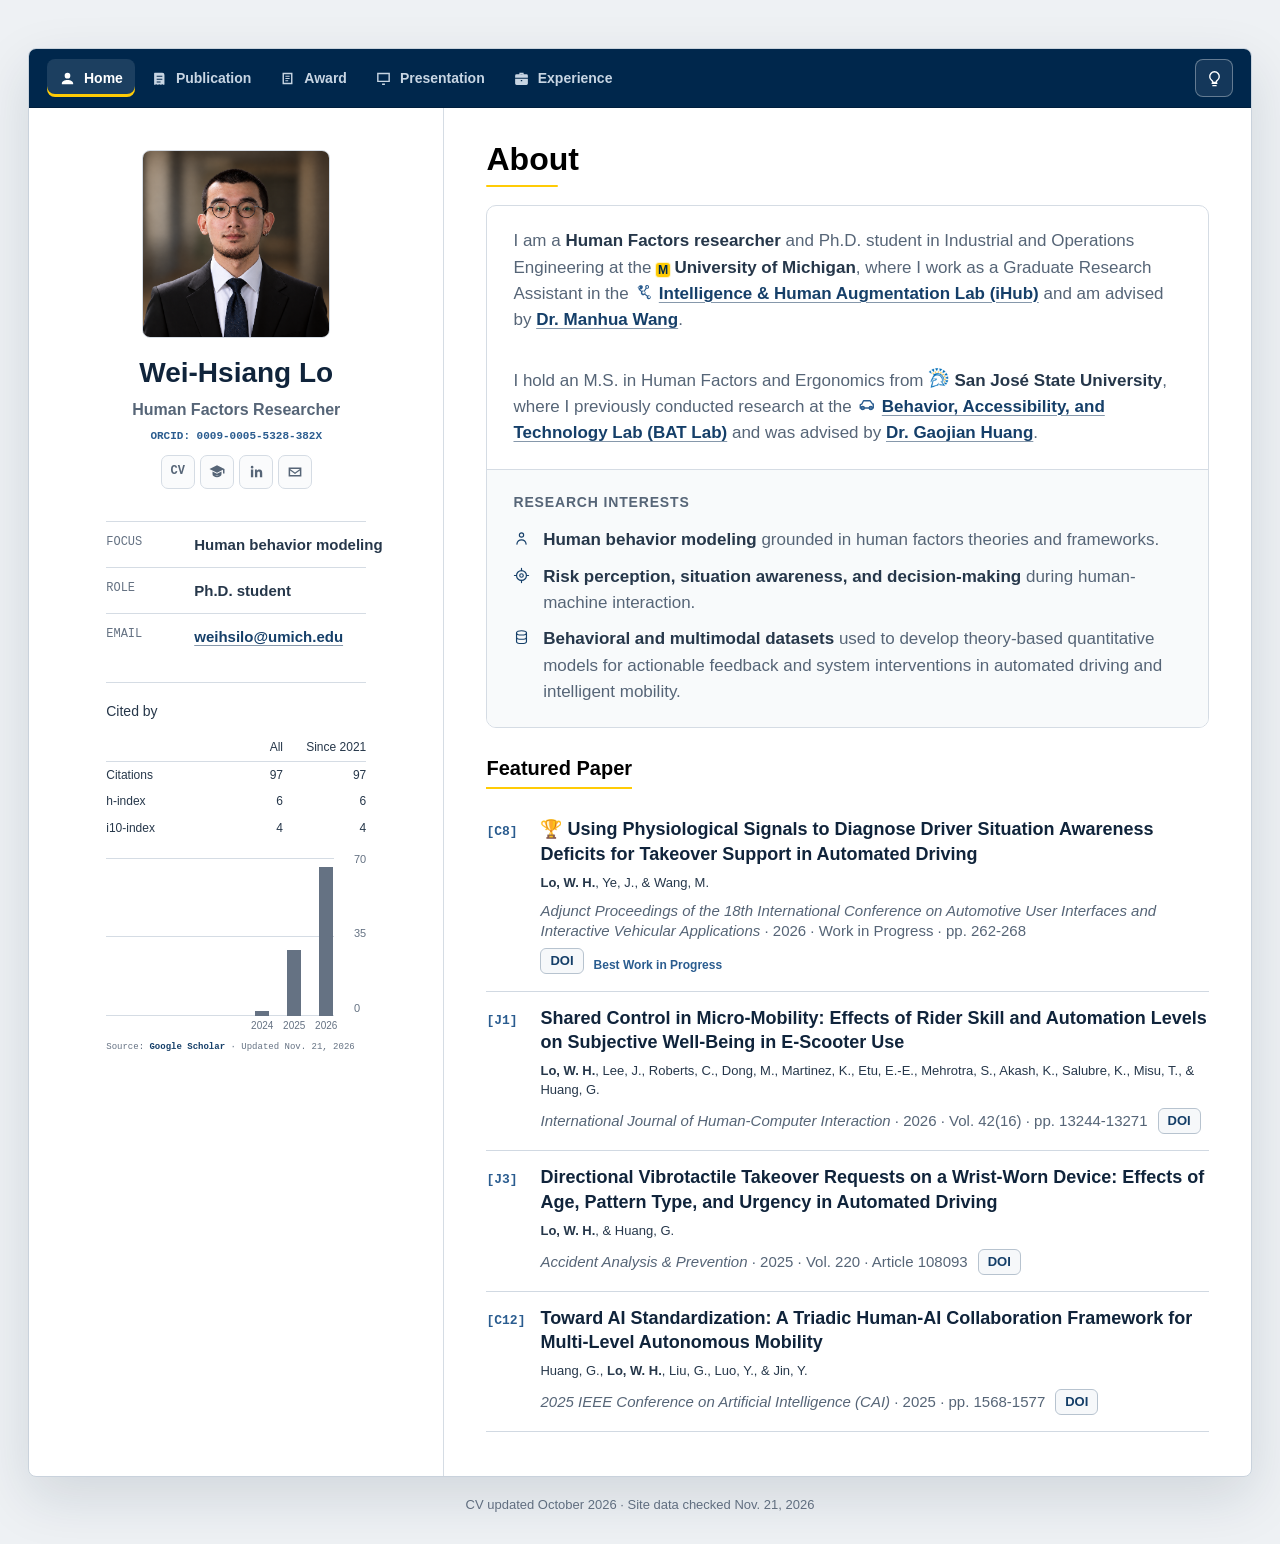
==== index.html @ ad9e1e8a "Update Google Scholar publications" ====
<!doctype html>
<html lang="en" data-theme="light">
  <head>
    <meta charset="utf-8">
    <meta name="viewport" content="width=device-width, initial-scale=1">
    <script>
      try {
        if (localStorage.getItem("site-theme") === "dark") document.documentElement.dataset.theme = "dark";
      } catch (error) {}
    </script>
    <meta name="description" content="Wei-Hsiang Lo is a Human Factors Researcher and Ph.D. student at the University of Michigan studying human behavior modeling, automated driving, multimodal feedback, and human-AI collaboration.">
    <meta name="robots" content="index, follow">
    <meta name="google-site-verification" content="HQdaaCN4bIgm5QQ38soeY5DA5hvNmg_G-Rfo0CUqxTI">
    <link rel="icon" href="assets/favicon.png?v=20260910-robin-w" type="image/png">
    <link rel="canonical" href="https://weihsianglo-academic-site.vercel.app/">
    <meta property="og:type" content="profile">
    <meta property="og:title" content="Wei-Hsiang Lo | Human Factors Researcher">
    <meta property="og:description" content="Academic portfolio and CV for Wei-Hsiang Lo, University of Michigan Ph.D. student and Human Factors Researcher.">
    <meta property="og:url" content="https://weihsianglo-academic-site.vercel.app/">
    <meta property="og:image" content="https://weihsianglo-academic-site.vercel.app/assets/profile-photo-warm-v6.png">
    <meta name="twitter:card" content="summary_large_image">
    <meta name="twitter:title" content="Wei-Hsiang Lo | Human Factors Researcher">
    <meta name="twitter:description" content="Academic portfolio and CV for Wei-Hsiang Lo, University of Michigan Ph.D. student and Human Factors Researcher.">
    <meta name="twitter:image" content="https://weihsianglo-academic-site.vercel.app/assets/profile-photo-warm-v6.png">
    <title>Wei-Hsiang Lo | Human Factors Researcher</title>
    <link rel="stylesheet" href="styles.css?v=20261027-consistency">
    <script type="application/ld+json">
      {
        "@context": "https://schema.org",
        "@type": "Person",
        "name": "Wei-Hsiang Lo",
        "url": "https://weihsianglo-academic-site.vercel.app/",
        "image": "https://weihsianglo-academic-site.vercel.app/assets/profile-photo-warm-v6.png",
        "jobTitle": "Human Factors Researcher",
        "email": "mailto:weihsilo@umich.edu",
        "affiliation": {
          "@type": "CollegeOrUniversity",
          "name": "University of Michigan",
          "url": "https://umich.edu/"
        },
        "memberOf": {
          "@type": "Organization",
          "name": "Intelligence & Human Augmentation Lab",
          "url": "https://ihub.engin.umich.edu/"
        },
        "sameAs": [
          "https://orcid.org/0009-0005-5328-382X",
          "https://scholar.google.com/citations?user=4Nh9FfoAAAAJ&hl=en",
          "https://www.linkedin.com/in/weihsiangjoshualo/"
        ],
        "knowsAbout": [
          "Human behavior modeling",
          "Human factors",
          "Automated driving",
          "Human-AI collaboration",
          "Multimodal feedback",
          "Vibrotactile feedback"
        ]
      }
    </script>
  </head>
  <body>
    <div class="outer-shell">
      <div class="site-shell">
        <header class="topbar" aria-label="Desktop navigation">
          <nav class="tabs" aria-label="Primary">
            <button id="about-tab" class="tab-button is-active" data-tab="about" aria-selected="true">
              <svg viewBox="0 0 24 24" aria-hidden="true"><path d="M12 12a4 4 0 1 0-4-4 4 4 0 0 0 4 4Zm0 2c-4.4 0-8 2.1-8 4.7V20h16v-1.3C20 16.1 16.4 14 12 14Z"/></svg>
              Home
            </button>
            <button id="research-tab" class="tab-button" data-tab="research" aria-selected="false">
              <svg viewBox="0 0 24 24" aria-hidden="true"><path d="M5 4h11a3 3 0 0 1 3 3v13.2a.8.8 0 0 1-1.2.7L16 20l-1.8.9a.8.8 0 0 1-.7 0L11.7 20l-1.8.9a.8.8 0 0 1-.7 0L7.4 20l-1.8.9a.8.8 0 0 1-1.2-.7V4.6A.6.6 0 0 1 5 4Zm3 4.2v1.5h8V8.2H8Zm0 4v1.5h8v-1.5H8Zm0 4v1.5h5.5v-1.5H8Z"/></svg>
              Publication
            </button>
            <button id="notes-tab" class="tab-button" data-tab="notes" aria-selected="false">
              <svg viewBox="0 0 24 24" aria-hidden="true"><path d="M5 4h14v16H5V4Zm2 2v12h10V6H7Zm2 2h6v1.4H9V8Zm0 3.3h6v1.4H9v-1.4Zm0 3.3h4v1.4H9v-1.4Z"/></svg>
              Award
            </button>
            <button id="presentation-tab" class="tab-button" data-tab="presentation" aria-selected="false">
              <svg viewBox="0 0 24 24" aria-hidden="true"><path d="M3 4h18v13H3V4Zm2 2v9h14V6H5Zm5 13h4v2h-4v-2Z"/></svg>
              Presentation
            </button>
            <button id="experience-tab" class="tab-button" data-tab="experience" aria-selected="false">
              <svg viewBox="0 0 24 24" aria-hidden="true"><path d="M9 6V4h6v2h4a2 2 0 0 1 2 2v3H3V8a2 2 0 0 1 2-2h4Zm1.5 0h3V5.5h-3V6ZM3 12.5h18V19a2 2 0 0 1-2 2H5a2 2 0 0 1-2-2v-6.5Zm8 1.5v2h2v-2h-2Z"/></svg>
              Experience
            </button>
          </nav>
          <button class="icon-button theme-toggle" type="button" data-theme-toggle aria-label="Turn on lights" aria-pressed="false" data-tooltip="Turn on lights">
            <svg class="theme-bulb" viewBox="0 0 24 24" aria-hidden="true"><path d="M9 18h6M10 21h4M8.8 14.6A6 6 0 1 1 15.2 14.6 3.6 3.6 0 0 0 14 17h-4a3.6 3.6 0 0 0-1.2-2.4Z"/></svg>
          </button>
        </header>

        <main class="main-panel">
          <aside class="sidebar" aria-label="Profile">
            <div class="sidebar-inner">
              <img class="avatar" src="assets/profile-photo-warm-v6.png" alt="Portrait of Wei-Hsiang Lo">
              <div class="name-block">
                <h1><strong>Wei-Hsiang Lo</strong></h1>
                <p class="zh-name">Human Factors Researcher</p>
                <p class="orcid-line"><a href="https://orcid.org/0009-0005-5328-382X">ORCID: 0009-0005-5328-382X</a></p>
              </div>
              <div class="social-links" aria-label="Social links">
                <a class="social-cv" href="Wei-Hsiang-Lo-CV.pdf" aria-label="CV" data-tooltip="CV">CV</a>
                <a class="social-scholar" href="https://scholar.google.com/citations?user=4Nh9FfoAAAAJ&amp;hl=en" aria-label="Google Scholar" data-tooltip="Google Scholar">
                  <svg viewBox="0 0 24 24" aria-hidden="true"><path d="M12 3 2 8l10 5 8-4v5h2V8L12 3Zm-6 8.2V15c0 2.2 2.7 4 6 4s6-1.8 6-4v-3.8l-6 3-6-3Zm3.3 5.4h5.4c-.8.4-1.7.7-2.7.7s-1.9-.3-2.7-.7Z"/></svg>
                </a>
                <a class="social-linkedin" href="https://www.linkedin.com/in/weihsiangjoshualo/" aria-label="LinkedIn" data-tooltip="LinkedIn">
                  <svg viewBox="0 0 24 24" aria-hidden="true"><path d="M5.2 8.8h3.1V19H5.2V8.8Zm1.6-5a1.8 1.8 0 1 1 0 3.6 1.8 1.8 0 0 1 0-3.6ZM10.2 8.8h3v1.4h.1c.4-.8 1.5-1.7 3.1-1.7 3.3 0 3.9 2.2 3.9 5V19h-3.1v-4.9c0-1.2 0-2.7-1.6-2.7s-1.9 1.3-1.9 2.6v5h-3.1V8.8Z"/></svg>
                </a>
                <a class="social-mail" href="mailto:weihsilo@umich.edu" aria-label="Email" data-tooltip="Email">
                  <svg viewBox="0 0 24 24" aria-hidden="true"><path d="M3.5 6h17v12h-17V6Zm2 2 6.5 4.7L18.5 8h-13Zm13 8V9.9l-6.5 4.7-6.5-4.7V16h13Z"/></svg>
                </a>
              </div>

              <dl class="contact-list">
                <div>
                  <dt>Focus</dt>
                  <dd>Human behavior modeling</dd>
                </div>
                <div>
                  <dt>Role</dt>
                  <dd>Ph.D. student</dd>
                </div>
                <div>
                  <dt>Email</dt>
                  <dd><a href="mailto:weihsilo@umich.edu">weihsilo@umich.edu</a></dd>
                </div>
              </dl>
              <!-- site-data:publication-stats:start -->
              <section class="scholar-card" aria-labelledby="scholar-card-title">
                <h2 id="scholar-card-title"><a id="scholar-profile-link" data-scholar-field="profile-link" href="https://scholar.google.com/citations?user=4Nh9FfoAAAAJ&amp;hl=en">Cited by</a></h2>
                <table class="scholar-metrics">
                  <thead><tr><th></th><th>All</th><th id="scholar-since-label" data-scholar-field="since-label">Since 2021</th></tr></thead>
                  <tbody>
                    <tr><th>Citations</th><td id="scholar-citations-all" data-scholar-field="citations-all">97</td><td id="scholar-citations-since" data-scholar-field="citations-since">97</td></tr>
                    <tr><th>h-index</th><td id="scholar-h-index-all" data-scholar-field="h-index-all">6</td><td id="scholar-h-index-since" data-scholar-field="h-index-since">6</td></tr>
                    <tr><th>i10-index</th><td id="scholar-i10-index-all" data-scholar-field="i10-index-all">4</td><td id="scholar-i10-index-since" data-scholar-field="i10-index-since">4</td></tr>
                  </tbody>
                </table>
                <div class="scholar-chart" style="--axis-max: 70" aria-label="Citations per year">
                  <div class="scholar-axis" aria-hidden="true"><span>70</span><span>35</span><span>0</span></div>
                  <div class="scholar-bars" id="scholar-year-bars" data-scholar-field="year-bars" role="list"><div class="scholar-year" role="listitem" data-year="2024" data-citations="2" tabindex="0" aria-label="2024: 2 citations" style="--bar-height: 2.86%"><span class="scholar-bar" aria-hidden="true"></span><span class="scholar-year-label">2024</span></div><div class="scholar-year" role="listitem" data-year="2025" data-citations="29" tabindex="0" aria-label="2025: 29 citations" style="--bar-height: 41.43%"><span class="scholar-bar" aria-hidden="true"></span><span class="scholar-year-label">2025</span></div><div class="scholar-year" role="listitem" data-year="2026" data-citations="66" tabindex="0" aria-label="2026: 66 citations" style="--bar-height: 94.29%"><span class="scholar-bar" aria-hidden="true"></span><span class="scholar-year-label">2026</span></div></div>
                </div>
                <p class="scholar-source-line">Source: <a id="scholar-source-link" data-scholar-field="source-link" href="https://scholar.google.com/citations?user=4Nh9FfoAAAAJ&amp;hl=en">Google Scholar</a> · Updated <time id="scholar-updated-label" data-scholar-field="updated-label">Nov. 21, 2026</time></p>
              </section>
              <!-- site-data:publication-stats:end -->
            </div>
          </aside>

          <section class="content-area">
            <div class="mobile-profile" aria-label="Mobile profile">
              <img class="mobile-avatar" src="assets/profile-photo-warm-v6.png" alt="Portrait of Wei-Hsiang Lo">
              <div class="mobile-copy">
                <div class="mobile-title-row">
                  <div>
                    <p class="mobile-name"><strong>Wei-Hsiang Lo</strong></p>
                    <p class="mobile-role">Human Factors Researcher</p>
                    <p class="orcid-line mobile-orcid"><a href="https://orcid.org/0009-0005-5328-382X">ORCID: 0009-0005-5328-382X</a></p>
                  </div>
                </div>
                <div class="mobile-social social-links" aria-label="Mobile social links">
                  <a class="social-cv" href="Wei-Hsiang-Lo-CV.pdf" aria-label="CV" data-tooltip="CV">CV</a>
                  <a class="social-scholar" href="https://scholar.google.com/citations?user=4Nh9FfoAAAAJ&amp;hl=en" aria-label="Google Scholar" data-tooltip="Google Scholar">
                    <svg viewBox="0 0 24 24" aria-hidden="true"><path d="M12 3 2 8l10 5 8-4v5h2V8L12 3Zm-6 8.2V15c0 2.2 2.7 4 6 4s6-1.8 6-4v-3.8l-6 3-6-3Zm3.3 5.4h5.4c-.8.4-1.7.7-2.7.7s-1.9-.3-2.7-.7Z"/></svg>
                  </a>
                  <a class="social-linkedin" href="https://www.linkedin.com/in/weihsiangjoshualo/" aria-label="LinkedIn" data-tooltip="LinkedIn">
                    <svg viewBox="0 0 24 24" aria-hidden="true"><path d="M5.2 8.8h3.1V19H5.2V8.8Zm1.6-5a1.8 1.8 0 1 1 0 3.6 1.8 1.8 0 0 1 0-3.6ZM10.2 8.8h3v1.4h.1c.4-.8 1.5-1.7 3.1-1.7 3.3 0 3.9 2.2 3.9 5V19h-3.1v-4.9c0-1.2 0-2.7-1.6-2.7s-1.9 1.3-1.9 2.6v5h-3.1V8.8Z"/></svg>
                  </a>
                  <a class="social-mail" href="mailto:weihsilo@umich.edu" aria-label="Email" data-tooltip="Email">
                    <svg viewBox="0 0 24 24" aria-hidden="true"><path d="M3.5 6h17v12h-17V6Zm2 2 6.5 4.7L18.5 8h-13Zm13 8V9.9l-6.5 4.7-6.5-4.7V16h13Z"/></svg>
                  </a>
                  <button class="icon-button theme-toggle mobile-theme-toggle" type="button" data-theme-toggle aria-label="Turn on lights" aria-pressed="false">
                    <svg class="theme-bulb" viewBox="0 0 24 24" aria-hidden="true"><path d="M9 18h6M10 21h4M8.8 14.6A6 6 0 1 1 15.2 14.6 3.6 3.6 0 0 0 14 17h-4a3.6 3.6 0 0 0-1.2-2.4Z"/></svg>
                  </button>
                </div>
              </div>
            </div>

            <nav class="mobile-tabs tabs" aria-label="Mobile primary">
              <button class="tab-button is-active" data-tab="about" aria-selected="true">Home</button>
              <button class="tab-button" data-tab="research" aria-selected="false">Publication</button>
              <button class="tab-button" data-tab="notes" aria-selected="false">Award</button>
              <button class="tab-button" data-tab="presentation" aria-selected="false">Presentation</button>
              <button class="tab-button" data-tab="experience" aria-selected="false">Experience</button>
            </nav>

            <section class="tab-panel is-active" id="about" aria-labelledby="about-tab">
              <div class="section-head">
                <h2>About</h2>
              </div>
              <!-- site-data:about:start -->
              <div class="prose about-card has-research-interests">
                <div class="about-summary">
                  <p>I am a <span class="mark mark-blue">Human Factors researcher</span> and Ph.D. student in Industrial and Operations Engineering at the <span class="brand-mention umich-mention"><span class="brand-icon brand-icon-umich" aria-hidden="true">M</span><span class="mark mark-blue">University of Michigan</span></span>, where I work as a Graduate Research Assistant in the <span class="brand-mention lab-mention"><svg class="brand-icon brand-icon-lab" viewBox="0 0 24 24" aria-hidden="true"><path d="M7 6.5a2.5 2.5 0 1 1 1.2 2.1l2.4 2.2a3 3 0 0 1 2.8-.2l2.1-3.1a2.4 2.4 0 1 1 1.2.8l-2.1 3.1a3 3 0 0 1 .6 3.2l2.7 2.1a2.5 2.5 0 1 1-.9 1.1l-2.7-2.1a3 3 0 0 1-4.4-3.8L7.4 9.7A2.5 2.5 0 0 1 7 6.5Zm0 1.3a1.2 1.2 0 1 0 0-2.4 1.2 1.2 0 0 0 0 2.4Zm6 6.7a1.6 1.6 0 1 0 0-3.2 1.6 1.6 0 0 0 0 3.2Zm4.5-7.4a1.1 1.1 0 1 0 0-2.2 1.1 1.1 0 0 0 0 2.2Zm2.3 12.6a1.2 1.2 0 1 0 0-2.4 1.2 1.2 0 0 0 0 2.4Z"/></svg><a class="mark mark-blue" href="https://ihub.engin.umich.edu/">Intelligence &amp; Human Augmentation Lab (iHub)</a></span> and am advised by <a class="mark mark-blue" href="https://ioe.engin.umich.edu/people/manhua-wang/">Dr. Manhua Wang</a>.</p>
                  <p class="about-education">I hold an M.S. in Human Factors and Ergonomics from <span class="brand-mention academic-mention"><img class="brand-icon brand-icon-sjsu" src="assets/sjsu-spirit-mark-32.png" alt="" aria-hidden="true"><span class="mark mark-blue">San José State University</span></span>, where I previously conducted research at the <span class="brand-mention lab-mention batlab-mention"><svg class="brand-icon brand-icon-car" viewBox="0 0 24 24" aria-hidden="true"><path d="M4 16v-4l2-1 2-4h8l3 4h1v5H4Z"/><circle cx="7" cy="16" r="2"/><circle cx="17" cy="16" r="2"/></svg><a class="mark mark-blue" href="https://batlab.info/">Behavior, Accessibility, and Technology Lab (BAT Lab)</a></span> and was advised by <a class="mark mark-blue" href="https://www.sjsu.edu/people/gaojian.huang/">Dr. Gaojian Huang</a>.</p>
                </div>
                <div class="about-research">
                  <p class="research-interests-label">Research interests</p>
                  <ul class="research-interests">
                    <li><svg class="brand-icon interest-icon" viewBox="0 0 24 24" aria-hidden="true"><circle cx="12" cy="7" r="3"/><path d="M5.5 20c.5-4 2.7-6 6.5-6s6 2 6.5 6"/></svg><span class="interest-copy"><span class="mark mark-gold">Human behavior modeling</span> grounded in human factors theories and frameworks.</span></li>
                    <li><svg class="brand-icon interest-icon" viewBox="0 0 24 24" aria-hidden="true"><circle cx="12" cy="12" r="7"/><circle cx="12" cy="12" r="2.5"/><path d="M12 2v3m0 14v3M2 12h3m14 0h3"/></svg><span class="interest-copy"><span class="mark mark-gold">Risk perception, situation awareness, and decision-making</span> during human-machine interaction.</span></li>
                    <li><svg class="brand-icon interest-icon" viewBox="0 0 24 24" aria-hidden="true"><ellipse cx="12" cy="5.5" rx="7" ry="3"/><path d="M5 5.5v6c0 1.7 3.1 3 7 3s7-1.3 7-3v-6M5 11.5v6c0 1.7 3.1 3 7 3s7-1.3 7-3v-6"/></svg><span class="interest-copy"><span class="mark mark-gold">Behavioral and multimodal datasets</span> used to develop theory-based quantitative models for actionable feedback and system interventions in automated driving and intelligent mobility.</span></li>
                  </ul>
                </div>
              </div>
              <!-- site-data:about:end -->

              <!-- site-data:mobile-publication-stats:start -->
              <section class="scholar-card mobile-scholar-card" aria-labelledby="mobile-scholar-card-title">
                <h2 id="mobile-scholar-card-title"><a id="mobile-scholar-profile-link" data-scholar-field="profile-link" href="https://scholar.google.com/citations?user=4Nh9FfoAAAAJ&amp;hl=en">Cited by</a></h2>
                <table class="scholar-metrics">
                  <thead><tr><th></th><th>All</th><th id="mobile-scholar-since-label" data-scholar-field="since-label">Since 2021</th></tr></thead>
                  <tbody>
                    <tr><th>Citations</th><td id="mobile-scholar-citations-all" data-scholar-field="citations-all">97</td><td id="mobile-scholar-citations-since" data-scholar-field="citations-since">97</td></tr>
                    <tr><th>h-index</th><td id="mobile-scholar-h-index-all" data-scholar-field="h-index-all">6</td><td id="mobile-scholar-h-index-since" data-scholar-field="h-index-since">6</td></tr>
                    <tr><th>i10-index</th><td id="mobile-scholar-i10-index-all" data-scholar-field="i10-index-all">4</td><td id="mobile-scholar-i10-index-since" data-scholar-field="i10-index-since">4</td></tr>
                  </tbody>
                </table>
                <div class="scholar-chart" style="--axis-max: 70" aria-label="Citations per year">
                  <div class="scholar-axis" aria-hidden="true"><span>70</span><span>35</span><span>0</span></div>
                  <div class="scholar-bars" id="mobile-scholar-year-bars" data-scholar-field="year-bars" role="list"><div class="scholar-year" role="listitem" data-year="2024" data-citations="2" tabindex="0" aria-label="2024: 2 citations" style="--bar-height: 2.86%"><span class="scholar-bar" aria-hidden="true"></span><span class="scholar-year-label">2024</span></div><div class="scholar-year" role="listitem" data-year="2025" data-citations="29" tabindex="0" aria-label="2025: 29 citations" style="--bar-height: 41.43%"><span class="scholar-bar" aria-hidden="true"></span><span class="scholar-year-label">2025</span></div><div class="scholar-year" role="listitem" data-year="2026" data-citations="66" tabindex="0" aria-label="2026: 66 citations" style="--bar-height: 94.29%"><span class="scholar-bar" aria-hidden="true"></span><span class="scholar-year-label">2026</span></div></div>
                </div>
                <p class="scholar-source-line">Source: <a id="mobile-scholar-source-link" data-scholar-field="source-link" href="https://scholar.google.com/citations?user=4Nh9FfoAAAAJ&amp;hl=en">Google Scholar</a> · Updated <time id="mobile-scholar-updated-label" data-scholar-field="updated-label">Nov. 21, 2026</time></p>
              </section>
              <!-- site-data:mobile-publication-stats:end -->

              <section class="dashboard-grid" aria-label="Research dashboard">
                <!-- site-data:appointment:start -->

                <!-- site-data:appointment:end -->
                <!-- site-data:featured-paper:start -->
                <section class="featured-papers-section" aria-labelledby="featured-papers-heading">
                  <h3 class="featured-section-title" id="featured-papers-heading">Featured Paper</h3>
                  <div class="featured-papers-grid" id="featured-papers-grid" role="list">
                <article class="dashboard-card featured-card record-card" role="listitem" data-featured-slug="using-physiological-signals-to-diagnose-driver-situation-awareness-deficits-for-takeover-support-in-automated-driving">
                  <h3><span class="publication-label">[C8]</span><a class="featured-title-link" href="https://scholar.google.com/citations?view_op=view_citation&amp;hl=en&amp;user=4Nh9FfoAAAAJ&amp;pagesize=100&amp;sortby=pubdate&amp;citation_for_view=4Nh9FfoAAAAJ:hqOjcs7Dif8C">🏆 Using Physiological Signals to Diagnose Driver Situation Awareness Deficits for Takeover Support in Automated Driving</a></h3>
                  <p class="featured-authors"><strong>Lo, W. H.</strong>, Ye, J., &amp; Wang, M.</p>
                  <div class="featured-meta-row">
                    <p class="paper-compact-meta"><em class="journal-venue">Adjunct Proceedings of the 18th International Conference on Automotive User Interfaces and Interactive Vehicular Applications</em> · 2026 · Work in Progress · pp. 262-268</p>
                    <div class="featured-links"><a href="https://doi.org/10.1145/3828158.3838261">DOI</a></div><strong class="presentation-note">Best Work in Progress</strong>
                  </div>
                </article>
                <article class="dashboard-card featured-card record-card" role="listitem" data-featured-slug="shared-control-in-micro-mobility-effects-of-rider-skill-and-automation-levels-on-subjective-well-being-in-e-scooter-use">
                  <h3><span class="publication-label">[J1]</span><a class="featured-title-link" href="https://scholar.google.com/citations?view_op=view_citation&amp;hl=en&amp;user=4Nh9FfoAAAAJ&amp;pagesize=100&amp;sortby=pubdate&amp;citation_for_view=4Nh9FfoAAAAJ:UeHWp8X0CEIC">Shared Control in Micro-Mobility: Effects of Rider Skill and Automation Levels on Subjective Well-Being in E-Scooter Use</a></h3>
                  <p class="featured-authors"><strong>Lo, W. H.</strong>, Lee, J., Roberts, C., Dong, M., Martinez, K., Etu, E.-E., Mehrotra, S., Akash, K., Salubre, K., Misu, T., &amp; Huang, G.</p>
                  <div class="featured-meta-row">
                    <p class="paper-compact-meta"><em class="journal-venue">International Journal of Human-Computer Interaction</em> · 2026 · Vol. 42(16) · pp. 13244-13271</p>
                    <div class="featured-links"><a href="https://doi.org/10.1080/10447318.2025.2601282">DOI</a></div>
                  </div>
                </article>
                <article class="dashboard-card featured-card record-card" role="listitem" data-featured-slug="directional-vibrotactile-takeover-requests-on-a-wrist-worn-device-effects-of-age-pattern-type-and-urgency-in-automated-driving">
                  <h3><span class="publication-label">[J3]</span><a class="featured-title-link" href="https://scholar.google.com/citations?view_op=view_citation&amp;hl=en&amp;user=4Nh9FfoAAAAJ&amp;pagesize=100&amp;sortby=pubdate&amp;citation_for_view=4Nh9FfoAAAAJ:u5HHmVD_uO8C">Directional Vibrotactile Takeover Requests on a Wrist-Worn Device: Effects of Age, Pattern Type, and Urgency in Automated Driving</a></h3>
                  <p class="featured-authors"><strong>Lo, W. H.</strong>, &amp; Huang, G.</p>
                  <div class="featured-meta-row">
                    <p class="paper-compact-meta"><em class="journal-venue">Accident Analysis &amp; Prevention</em> · 2025 · Vol. 220 · Article 108093</p>
                    <div class="featured-links"><a href="https://doi.org/10.1016/j.aap.2025.108093">DOI</a></div>
                  </div>
                </article>
                <article class="dashboard-card featured-card record-card" role="listitem" data-featured-slug="toward-ai-standardization-a-triadic-human-ai-collaboration-framework-for-multi-level-autonomous-mobility">
                  <h3><span class="publication-label">[C12]</span><a class="featured-title-link" href="https://scholar.google.com/citations?view_op=view_citation&amp;hl=en&amp;user=4Nh9FfoAAAAJ&amp;pagesize=100&amp;sortby=pubdate&amp;citation_for_view=4Nh9FfoAAAAJ:WF5omc3nYNoC">Toward AI Standardization: A Triadic Human-AI Collaboration Framework for Multi-Level Autonomous Mobility</a></h3>
                  <p class="featured-authors">Huang, G., <strong>Lo, W. H.</strong>, Liu, G., Luo, Y., &amp; Jin, Y.</p>
                  <div class="featured-meta-row">
                    <p class="paper-compact-meta"><em class="journal-venue">2025 IEEE Conference on Artificial Intelligence (CAI)</em> · 2025 · pp. 1568-1577</p>
                    <div class="featured-links"><a href="https://doi.org/10.1109/CAI64502.2025.00292">DOI</a></div>
                  </div>
                </article>
                  </div>
                </section>
                <!-- site-data:featured-paper:end -->
                <!-- site-data:latest-updates:start -->

                <!-- site-data:latest-updates:end -->
              </section>
            </section>

            <section class="tab-panel" id="experience" aria-labelledby="experience-tab" hidden>
              <div class="section-head">
                <h2>Experience</h2>
              </div>
              <!-- site-data:experience:start -->
              <div class="experience-sections">
                <section class="experience-group">
                  <div class="presentation-group-heading"><h3>Research Experience</h3></div>
                  <div class="timeline">
                    <article>
                      <time>2025-Present</time>
                      <div>
                        <h3>Graduate Research Assistant, Intelligence &amp; Human Augmentation Lab</h3>
                        <p><span class="brand-mention umich-mention"><span class="brand-icon brand-icon-umich" aria-hidden="true">M</span><span class="mark mark-orange">University of Michigan</span></span>, Ann Arbor. Advisor: <a href="https://ioe.engin.umich.edu/people/manhua-wang/">Dr. Manhua Wang</a>.</p>
                      </div>
                    </article>
                    <article>
                      <time>2023-2025</time>
                      <div>
                        <h3>Behavior, Accessibility, and Technology Lab</h3>
                        <p><span class="experience-role-summary"><strong>Laboratory Manager</strong> (2024-2025) · <strong>Graduate Research Assistant</strong> (2023-2025)</span><span class="experience-shared-meta"><span class="brand-mention academic-mention"><img class="brand-icon brand-icon-sjsu" src="assets/sjsu-spirit-mark-32.png" alt="" aria-hidden="true"><span class="mark mark-blue">San José State University</span></span>, San José. Advisor: <a href="https://www.sjsu.edu/people/gaojian.huang/">Dr. Gaojian Huang</a>.</span></p>
                      </div>
                    </article>
                  </div>
                </section>
                <section class="experience-group">
                  <div class="presentation-group-heading"><h3>Teaching Experience</h3></div>
                  <div class="timeline">
                    <article>
                      <time>Winter 2026</time>
                      <div>
                        <h3>[GSI] Graduate Student Instructor · IOE - 333 Human Factors Ergo</h3>
                        <p><strong>University of Michigan, Ann Arbor, MI</strong> · Lecturer: Manhua Wang, Ph.D.</p>
                      </div>
                    </article>
                    <article>
                      <time>Spring 2023</time>
                      <div>
                        <h3>[TA] Teaching Assistant · THEA - 1118 Visual Identity Design</h3>
                        <p><strong>National Taiwan University, Taipei</strong> · Lecturer: Kevin Lin</p>
                      </div>
                    </article>
                  </div>
                </section>
                <section class="experience-group">
                  <div class="presentation-group-heading"><h3>Service</h3></div>
                  <div class="timeline">
                    <article>
                      <time>2023-Present</time>
                      <div>
                        <h3>Conference Proceedings Reviewer</h3>
                        <p>Human Factors and Ergonomics Society Annual Meeting (ASPIRE); IEEE International Conference on Human-Machine Systems (IEEE ICHMS); International ACM Conference on Automotive User Interfaces (AutomotiveUI); IEEE Intelligent Vehicles Symposium (IEEE IV 2024).</p>
                      </div>
                    </article>
                    <article>
                      <time>2026</time>
                      <div>
                        <h3>Student Volunteer</h3>
                        <p>International ACM Conference on Automotive User Interfaces (AutomotiveUI)</p>
                      </div>
                    </article>
                    <article>
                      <time>2024</time>
                      <div>
                        <h3>Journal Reviewer</h3>
                        <p><em>Transportation: Planning - Policy - Research - Practice</em></p>
                      </div>
                    </article>
                    <article>
                      <time>2024</time>
                      <div>
                        <h3>Conference Session Co-Chair</h3>
                        <p>HFES Annual Meeting - Surface Transportation Technical Group</p>
                      </div>
                    </article>
                    <article>
                      <time>2024</time>
                      <div>
                        <h3>Student Volunteer</h3>
                        <p>International ACM Conference on Automotive User Interfaces (AutomotiveUI)</p>
                      </div>
                    </article>
                  </div>
                </section>
              </div>
              <!-- site-data:experience:end -->
            </section>

            <section class="tab-panel" id="research" aria-labelledby="research-tab" hidden>
              <div class="section-head section-head-with-copy">
                <div>
                  <h2>Publication</h2>
                  <p class="section-caption">Grouped as a scholarly record, with journal articles, conference proceedings, preprints, and technical reports presented in a cleaner citation-first layout.</p>
                </div>
              </div>
              <!-- site-data:publication-tabs:start -->
              <div class="catalog-index" id="publication-catalog-tabs" role="tablist" aria-label="Publication categories">
                <button class="catalog-tab is-active" id="pub-tab-all" type="button" role="tab" data-pub-tab="all" aria-selected="true" aria-controls="publication-board">All <span class="catalog-count">27</span></button>
                <button class="catalog-tab" id="pub-tab-journal" type="button" role="tab" data-pub-tab="journal" aria-selected="false" aria-controls="pub-panel-journal" tabindex="-1">Journal <span class="catalog-count">4</span></button>
                <button class="catalog-tab" id="pub-tab-conference" type="button" role="tab" data-pub-tab="conference" aria-selected="false" aria-controls="pub-panel-conference" tabindex="-1">Conference <span class="catalog-count">18</span></button>
                <button class="catalog-tab" id="pub-tab-preprint" type="button" role="tab" data-pub-tab="preprint" aria-selected="false" aria-controls="pub-panel-preprint" tabindex="-1">Preprints <span class="catalog-count">2</span></button>
                <button class="catalog-tab" id="pub-tab-report" type="button" role="tab" data-pub-tab="report" aria-selected="false" aria-controls="pub-panel-report" tabindex="-1">Technical Reports <span class="catalog-count">3</span></button>
              </div>
              <!-- site-data:publication-tabs:end -->
              <!-- site-data:publication-board:start -->
              <div class="publication-board" id="publication-board">
                <section class="publication-group" id="pub-panel-journal" role="tabpanel" data-pub-panel="journal" aria-labelledby="pub-tab-journal">
                  <h3 class="group-title">Journal Articles</h3>
                  <div class="paper-list">
                    <article class="paper-card record-card with-visual" tabindex="0" aria-expanded="false" data-publication-label="[J1]">
                      <div class="paper-copy">
                        <h3><span class="publication-label">[J1]</span><span>Shared Control in Micro-Mobility: Effects of Rider Skill and Automation Levels on Subjective Well-Being in E-Scooter Use</span></h3>
                        <p class="authors"><strong>Lo, W. H.</strong>, Lee, J., Roberts, C., Dong, M., Martinez, K., Etu, E.-E., Mehrotra, S., Akash, K., Salubre, K., Misu, T., &amp; Huang, G.</p>
                        <div class="meta-line"><span>2026</span><em class="publication-venue journal-venue">International Journal of Human-Computer Interaction</em><span class="publication-detail">Vol. 42(16) · pp. 13244-13271</span><div class="paper-actions"><a href="https://doi.org/10.1080/10447318.2025.2601282">DOI</a></div></div>
                        <div class="paper-details"><p>Studies how <span class="mark mark-lime">rider skill</span> and <span class="mark mark-gold">automation levels</span> affect subjective well-being in e-scooter use, contributing to human-AI collaboration for mobility.</p></div>
                      </div>
                      <img src="assets/project-ledger.svg" alt="Visual preview for shared control in micro-mobility">
                      <button class="paper-toggle" type="button" aria-label="Expand paper">
                        <svg viewBox="0 0 24 24" aria-hidden="true"><path d="m7 9 5 5 5-5H7Z"/></svg>
                      </button>
                    </article>
                    <article class="paper-card record-card text-only" tabindex="0" aria-expanded="false" data-publication-label="[J2]">
                      <div class="paper-copy">
                        <h3><span class="publication-label">[J2]</span><span>Advisor, Co-pilot, or Guardian? AI Role Framing and Human Decision Behavior in Automated Vehicle Takeovers</span></h3>
                        <p class="authors"><strong>Lo, W. H.</strong>, Xie, J., &amp; Huang, G.</p>
                        <div class="meta-line"><span>2026</span><em class="publication-venue journal-venue">Journal of Safety Research</em><span class="publication-detail">Accepted for publication (October 27, 2026) · Publication year, volume, issue, pages/article number, and DOI: TBD</span></div>
                        <div class="paper-details"></div>
                      </div>
                      <button class="paper-toggle" type="button" aria-label="Expand paper">
                        <svg viewBox="0 0 24 24" aria-hidden="true"><path d="m7 9 5 5 5-5H7Z"/></svg>
                      </button>
                    </article>
                    <article class="paper-card record-card with-visual" tabindex="0" aria-expanded="false" data-publication-label="[J3]">
                      <div class="paper-copy">
                        <h3><span class="publication-label">[J3]</span><span>Directional Vibrotactile Takeover Requests on a Wrist-Worn Device: Effects of Age, Pattern Type, and Urgency in Automated Driving</span></h3>
                        <p class="authors"><strong>Lo, W. H.</strong>, &amp; Huang, G.</p>
                        <div class="meta-line"><span>2025</span><em class="publication-venue journal-venue">Accident Analysis &amp; Prevention</em><span class="publication-detail">Vol. 220 · Article 108093</span><div class="paper-actions"><a href="https://doi.org/10.1016/j.aap.2025.108093">DOI</a></div></div>
                        <div class="paper-details"><p>Examines how <span class="mark mark-pink">age</span>, <span class="mark mark-purple">vibration pattern type</span>, and <span class="mark mark-gold">urgency</span> affect directional vibrotactile takeover requests delivered through a wrist-worn device in automated driving.</p></div>
                      </div>
                      <img src="assets/project-order-free.svg" alt="Visual preview for directional vibrotactile takeover requests">
                      <button class="paper-toggle" type="button" aria-label="Expand paper">
                        <svg viewBox="0 0 24 24" aria-hidden="true"><path d="m7 9 5 5 5-5H7Z"/></svg>
                      </button>
                    </article>
                    <article class="paper-card record-card with-visual" tabindex="0" aria-expanded="false" data-publication-label="[J4]">
                      <div class="paper-copy">
                        <h3><span class="publication-label">[J4]</span><span>Vibration Patterns That Persuade: A National Survey of Driver Preferences for Wrist-Worn Vibrotactile Displays in Automated Vehicle Takeover</span></h3>
                        <p class="authors"><strong>Lo, W. H.</strong>, &amp; Huang, G.</p>
                        <div class="meta-line"><span>2025</span><em class="publication-venue journal-venue">International Journal of Human-Computer Interaction</em><span class="publication-detail">pp. 1-21</span><div class="paper-actions"><a href="https://doi.org/10.1080/10447318.2025.2598454">DOI</a></div></div>
                        <div class="paper-details"><p>A national survey of <span class="mark mark-cyan">driver preferences</span> for <span class="mark mark-pink">wrist-worn vibrotactile displays</span> in automated vehicle takeover contexts.</p></div>
                      </div>
                      <img src="assets/project-lime.svg" alt="Visual preview for vibration preference survey results">
                      <button class="paper-toggle" type="button" aria-label="Expand paper">
                        <svg viewBox="0 0 24 24" aria-hidden="true"><path d="m7 9 5 5 5-5H7Z"/></svg>
                      </button>
                    </article>
                  </div>
                </section>
                <section class="publication-group" id="pub-panel-conference" role="tabpanel" data-pub-panel="conference" aria-labelledby="pub-tab-conference">
                  <h3 class="group-title">Conference Proceedings</h3>
                  <div class="paper-list compact">
                    <article class="paper-card record-card text-only" tabindex="0" aria-expanded="false" data-publication-label="[C1]">
                      <div class="paper-copy">
                        <h3><span class="publication-label">[C1]</span><span>What Drivers Know and Think They Know During Takeover: Effects of Spatial Risk, Temporal Risk, and NDRT on Situation Awareness</span></h3>
                        <p class="authors"><strong>Lo, W. H.</strong>, Ye, J., &amp; Wang, M.</p>
                        <div class="meta-line"><span>2026</span><em class="publication-venue journal-venue">Proceedings of the Human Factors and Ergonomics Society Annual Meeting</em><span class="publication-detail">OnlineFirst</span><div class="paper-actions"><a href="https://doi.org/10.1177/10711813261475148">DOI</a></div></div>
                        <div class="paper-details"><p>Uses QASA to examine how spatial risk, temporal risk, and non-driving-related tasks shape actual and perceived situation awareness and response bias during automated-driving takeovers.</p></div>
                      </div>
                      <button class="paper-toggle" type="button" aria-label="Expand paper">
                        <svg viewBox="0 0 24 24" aria-hidden="true"><path d="m7 9 5 5 5-5H7Z"/></svg>
                      </button>
                    </article>
                    <article class="paper-card record-card text-only" tabindex="0" aria-expanded="false" data-publication-label="[C2]">
                      <div class="paper-copy">
                        <h3><span class="publication-label">[C2]</span><span>Connecting Automotive HMI Research and Practice: A Workshop on Exploring Effective Academia-Industry Collaboration</span></h3>
                        <p class="authors"><strong>Lo, W. H.</strong>, Kiran, N., Fraser, D., Rampton, J. M., Lee, S. C., &amp; Wang, M.</p>
                        <div class="meta-line"><span>2026</span><em class="publication-venue journal-venue">Adjunct Proceedings of the 18th International Conference on Automotive User Interfaces and Interactive Vehicular Applications</em><span class="publication-detail">pp. 390-393</span><div class="paper-actions"><a href="https://doi.org/10.1145/3828158.3834794">DOI</a></div></div>
                        <div class="paper-details"></div>
                      </div>
                      <button class="paper-toggle" type="button" aria-label="Expand paper">
                        <svg viewBox="0 0 24 24" aria-hidden="true"><path d="m7 9 5 5 5-5H7Z"/></svg>
                      </button>
                    </article>
                    <article class="paper-card record-card text-only" tabindex="0" aria-expanded="false" data-publication-label="[C3]">
                      <div class="paper-copy">
                        <h3><span class="publication-label">[C3]</span><span>Driver-Adaptive Support Tree (DAST): From Driver Awareness to Adaptive Takeover Support</span></h3>
                        <p class="authors">Ye, J., <strong>Lo, W. H.</strong>, &amp; Wang, M.</p>
                        <div class="meta-line"><span>2026</span><em class="publication-venue journal-venue">Adjunct Proceedings of the 18th International Conference on Automotive User Interfaces and Interactive Vehicular Applications</em><span class="publication-detail">pp. 403-405</span><div class="paper-actions"><a href="https://doi.org/10.1145/3828158.3833207">DOI</a></div></div>
                        <div class="paper-details"></div>
                      </div>
                      <button class="paper-toggle" type="button" aria-label="Expand paper">
                        <svg viewBox="0 0 24 24" aria-hidden="true"><path d="m7 9 5 5 5-5H7Z"/></svg>
                      </button>
                    </article>
                    <article class="paper-card record-card text-only" tabindex="0" aria-expanded="false" data-publication-label="[C4]">
                      <div class="paper-copy">
                        <h3><span class="publication-label">[C4]</span><span>From Papers to Production: Opportunities and Challenges in Academic Automotive HMI Research Translation - An Expert Interview</span></h3>
                        <p class="authors"><strong>Lo, W. H.</strong>, Plank, R., Rampton, J., Fraser, D., &amp; Wang, M.</p>
                        <div class="meta-line"><span>2026</span><em class="publication-venue journal-venue">Adjunct Proceedings of the 18th International Conference on Automotive User Interfaces and Interactive Vehicular Applications</em><span class="publication-detail">Work in Progress · pp. 256-261</span><div class="paper-actions"><a href="https://doi.org/10.1145/3828158.3838260">DOI</a></div></div>
                        <div class="paper-details"></div>
                      </div>
                      <button class="paper-toggle" type="button" aria-label="Expand paper">
                        <svg viewBox="0 0 24 24" aria-hidden="true"><path d="m7 9 5 5 5-5H7Z"/></svg>
                      </button>
                    </article>
                    <article class="paper-card record-card text-only" tabindex="0" aria-expanded="false" data-publication-label="[C5]">
                      <div class="paper-copy">
                        <h3><span class="publication-label">[C5]</span><span>Narrate-to-Sim: A Human Factors-Oriented Driving Simulator with Natural-Language-Supported Scenario Authoring</span></h3>
                        <p class="authors"><strong>Lo, W. H.</strong>, Ye, J., &amp; Wang, M.</p>
                        <div class="meta-line"><span>2026</span><em class="publication-venue journal-venue">Adjunct Proceedings of the 18th International Conference on Automotive User Interfaces and Interactive Vehicular Applications</em><span class="publication-detail">pp. 416-419</span><div class="paper-actions"><a href="https://doi.org/10.1145/3828158.3833211">DOI</a></div></div>
                        <div class="paper-details"></div>
                      </div>
                      <button class="paper-toggle" type="button" aria-label="Expand paper">
                        <svg viewBox="0 0 24 24" aria-hidden="true"><path d="m7 9 5 5 5-5H7Z"/></svg>
                      </button>
                    </article>
                    <article class="paper-card record-card text-only" tabindex="0" aria-expanded="false" data-publication-label="[C6]">
                      <div class="paper-copy">
                        <h3><span class="publication-label">[C6]</span><span>Not All Situation Awareness Is the Same: Decoding Driver Awareness with Physiological Signals</span></h3>
                        <p class="authors"><strong>Lo, W. H.</strong>, Ye, J., &amp; Wang, M.</p>
                        <div class="meta-line"><span>2026</span><em class="publication-venue journal-venue">Adjunct Proceedings of the 18th International Conference on Automotive User Interfaces and Interactive Vehicular Applications</em><span class="publication-detail">pp. 434-436</span><div class="paper-actions"><a href="https://doi.org/10.1145/3828158.3833055">DOI</a></div></div>
                        <div class="paper-details"></div>
                      </div>
                      <button class="paper-toggle" type="button" aria-label="Expand paper">
                        <svg viewBox="0 0 24 24" aria-hidden="true"><path d="m7 9 5 5 5-5H7Z"/></svg>
                      </button>
                    </article>
                    <article class="paper-card record-card text-only" tabindex="0" aria-expanded="false" data-publication-label="[C7]">
                      <div class="paper-copy">
                        <h3><span class="publication-label">[C7]</span><span>Student Research Track: Drivers&#x27; Correctness on Cue-Level Situation Awareness Probes: The Roles of Spatial Direction and Event State During Automated Driving Takeovers</span></h3>
                        <p class="authors">Ye, J., <strong>Lo, W. H.</strong>, &amp; Wang, M.</p>
                        <div class="meta-line"><span>2026</span><em class="publication-venue journal-venue">Adjunct Proceedings of the 18th International Conference on Automotive User Interfaces and Interactive Vehicular Applications</em><span class="publication-detail">pp. 441-444</span><div class="paper-actions"><a href="https://doi.org/10.1145/3828158.3834800">DOI</a></div></div>
                        <div class="paper-details"></div>
                      </div>
                      <button class="paper-toggle" type="button" aria-label="Expand paper">
                        <svg viewBox="0 0 24 24" aria-hidden="true"><path d="m7 9 5 5 5-5H7Z"/></svg>
                      </button>
                    </article>
                    <article class="paper-card record-card text-only" tabindex="0" aria-expanded="false" data-publication-label="[C8]">
                      <div class="paper-copy">
                        <h3><span class="publication-label">[C8]</span><span>Using Physiological Signals to Diagnose Driver Situation Awareness Deficits for Takeover Support in Automated Driving</span></h3>
                        <p class="authors"><strong>Lo, W. H.</strong>, Ye, J., &amp; Wang, M.</p>
                        <div class="meta-line"><span>2026</span><em class="publication-venue journal-venue">Adjunct Proceedings of the 18th International Conference on Automotive User Interfaces and Interactive Vehicular Applications</em><span class="publication-detail">Work in Progress · pp. 262-268</span><div class="paper-actions"><a href="https://doi.org/10.1145/3828158.3838261">DOI</a></div></div>
                        <div class="publication-award"><span class="presentation-note">Best Work in Progress</span></div>
                        <div class="paper-details"></div>
                      </div>
                      <button class="paper-toggle" type="button" aria-label="Expand paper">
                        <svg viewBox="0 0 24 24" aria-hidden="true"><path d="m7 9 5 5 5-5H7Z"/></svg>
                      </button>
                    </article>
                    <article class="paper-card record-card text-only" tabindex="0" aria-expanded="false" data-publication-label="[C9]">
                      <div class="paper-copy">
                        <h3><span class="publication-label">[C9]</span><span>Effects of AI Role and Speech Message Design on Takeover Requests in Automated Driving</span></h3>
                        <p class="authors"><strong>Lo, W. H.</strong>, Xie, J., &amp; Huang, G.</p>
                        <div class="meta-line"><span>2026</span><em class="publication-venue journal-venue">Proceedings of the Human Factors and Ergonomics Society Annual Meeting</em><span class="publication-detail">Volume, issue, and pages: TBD</span><div class="paper-actions"><a href="https://doi.org/10.1177/10711813261485988">DOI</a></div></div>
                        <div class="paper-details"></div>
                      </div>
                      <button class="paper-toggle" type="button" aria-label="Expand paper">
                        <svg viewBox="0 0 24 24" aria-hidden="true"><path d="m7 9 5 5 5-5H7Z"/></svg>
                      </button>
                    </article>
                    <article class="paper-card record-card text-only" tabindex="0" aria-expanded="false" data-publication-label="[C10]">
                      <div class="paper-copy">
                        <h3><span class="publication-label">[C10]</span><span>The Impact of Mental States, Scenarios, and Modalities on Informative Takeover Requests in Automated Driving</span></h3>
                        <p class="authors"><strong>Lo, W. H.</strong>, Chu, A., Luo, Y., Etu, E.-E., Attar, N., Liu, G., &amp; Huang, G.</p>
                        <div class="meta-line"><span>2025</span><em class="publication-venue journal-venue">Proceedings of the Human Factors and Ergonomics Society Annual Meeting</em><span class="publication-detail">Vol. 69(1) · pp. 1486-1493</span><div class="paper-actions"><a href="https://doi.org/10.1177/10711813251360008">DOI</a></div></div>
                        <div class="paper-details"><p>Studies how <span class="mark mark-pink">mental states</span>, scenario context, and modality shape informative takeover requests in automated driving.</p></div>
                      </div>
                      <button class="paper-toggle" type="button" aria-label="Expand paper">
                        <svg viewBox="0 0 24 24" aria-hidden="true"><path d="m7 9 5 5 5-5H7Z"/></svg>
                      </button>
                    </article>
                    <article class="paper-card record-card text-only" tabindex="0" aria-expanded="false" data-publication-label="[C11]">
                      <div class="paper-copy">
                        <h3><span class="publication-label">[C11]</span><span>A Multi-Modal Human-AI Collaboration Framework for E-Scooters: Evaluating AI Roles in User Preference</span></h3>
                        <p class="authors"><strong>Lo, W. H.</strong>, Wang, Y., Wintersberger, P., &amp; Huang, G.</p>
                        <div class="meta-line"><span>2025</span><em class="publication-venue journal-venue">Proceedings of the Human Factors and Ergonomics Society Annual Meeting</em><span class="publication-detail">Vol. 69(1) · pp. 849-852</span><div class="paper-actions"><a href="https://doi.org/10.1177/10711813251360714">DOI</a></div></div>
                        <div class="paper-details"><p>Evaluates AI roles and user preference in a <span class="mark mark-purple">multi-modal human-AI collaboration</span> framework for e-scooters.</p></div>
                      </div>
                      <button class="paper-toggle" type="button" aria-label="Expand paper">
                        <svg viewBox="0 0 24 24" aria-hidden="true"><path d="m7 9 5 5 5-5H7Z"/></svg>
                      </button>
                    </article>
                    <article class="paper-card record-card text-only" tabindex="0" aria-expanded="false" data-publication-label="[C12]">
                      <div class="paper-copy">
                        <h3><span class="publication-label">[C12]</span><span>Toward AI Standardization: A Triadic Human-AI Collaboration Framework for Multi-Level Autonomous Mobility</span></h3>
                        <p class="authors">Huang, G., <strong>Lo, W. H.</strong>, Liu, G., Luo, Y., &amp; Jin, Y.</p>
                        <div class="meta-line"><span>2025</span><em class="publication-venue journal-venue">2025 IEEE Conference on Artificial Intelligence (CAI)</em><span class="publication-detail">pp. 1568-1577</span><div class="paper-actions"><a href="https://doi.org/10.1109/CAI64502.2025.00292">DOI</a></div></div>
                        <div class="paper-details"><p>Frames multi-level autonomous mobility through a triadic human-AI collaboration model.</p></div>
                      </div>
                      <button class="paper-toggle" type="button" aria-label="Expand paper">
                        <svg viewBox="0 0 24 24" aria-hidden="true"><path d="m7 9 5 5 5-5H7Z"/></svg>
                      </button>
                    </article>
                    <article class="paper-card record-card text-only" tabindex="0" aria-expanded="false" data-publication-label="[C13]">
                      <div class="paper-copy">
                        <h3><span class="publication-label">[C13]</span><span>Comparing Static and Dynamic Vibration Cues in Wristband Haptic Feedback for Enhanced Driver Response in Automated Vehicles</span></h3>
                        <p class="authors"><strong>Lo, W. H.</strong>, &amp; Huang, G.</p>
                        <div class="meta-line"><span>2024</span><em class="publication-venue journal-venue">Proceedings of the Human Factors and Ergonomics Society Annual Meeting</em><span class="publication-detail">Vol. 68(1) · pp. 958-959</span><div class="paper-actions"><a href="https://doi.org/10.1177/10711813241268758">DOI</a></div></div>
                        <div class="paper-details"><p>Compares static and dynamic wristband vibration cues for enhanced driver response in automated vehicles.</p></div>
                      </div>
                      <button class="paper-toggle" type="button" aria-label="Expand paper">
                        <svg viewBox="0 0 24 24" aria-hidden="true"><path d="m7 9 5 5 5-5H7Z"/></svg>
                      </button>
                    </article>
                    <article class="paper-card record-card text-only" tabindex="0" aria-expanded="false" data-publication-label="[C14]">
                      <div class="paper-copy">
                        <h3><span class="publication-label">[C14]</span><span>A Survey on Perceptions of Smartwatch Haptic Feedback for Enhancing Automated Vehicle Takeover Decisions</span></h3>
                        <p class="authors"><strong>Lo, W. H.</strong>, &amp; Huang, G.</p>
                        <div class="meta-line"><span>2024</span><em class="publication-venue journal-venue">Proceedings of the Human Factors and Ergonomics Society Annual Meeting</em><span class="publication-detail">Vol. 68(1) · pp. 1276-1278</span><div class="paper-actions"><a href="https://doi.org/10.1177/10711813241275929">DOI</a></div></div>
                        <div class="paper-details"><p>Examines perceptions of smartwatch haptic feedback for automated vehicle takeover decision support.</p></div>
                      </div>
                      <button class="paper-toggle" type="button" aria-label="Expand paper">
                        <svg viewBox="0 0 24 24" aria-hidden="true"><path d="m7 9 5 5 5-5H7Z"/></svg>
                      </button>
                    </article>
                    <article class="paper-card record-card text-only" tabindex="0" aria-expanded="false" data-publication-label="[C15]">
                      <div class="paper-copy">
                        <h3><span class="publication-label">[C15]</span><span>Assessing Meaningful Visual and Tactile Feedback for Effective Automated Vehicle Takeover by Hearing and Non-hearing Drivers</span></h3>
                        <p class="authors">Chu, A., <strong>Lo, W. H.</strong>, &amp; Huang, G.</p>
                        <div class="meta-line"><span>2024</span><em class="publication-venue journal-venue">Proceedings of the Human Factors and Ergonomics Society Annual Meeting</em><span class="publication-detail">Vol. 68(1) · pp. 1345-1346</span><div class="paper-actions"><a href="https://doi.org/10.1177/10711813241268844">DOI</a></div></div>
                        <div class="paper-details"><p>Assesses meaningful visual and tactile feedback for hearing and non-hearing drivers in automated vehicle takeover.</p></div>
                      </div>
                      <button class="paper-toggle" type="button" aria-label="Expand paper">
                        <svg viewBox="0 0 24 24" aria-hidden="true"><path d="m7 9 5 5 5-5H7Z"/></svg>
                      </button>
                    </article>
                    <article class="paper-card record-card text-only" tabindex="0" aria-expanded="false" data-publication-label="[C16]">
                      <div class="paper-copy">
                        <h3><span class="publication-label">[C16]</span><span>Multimodal Feedback for Effective Takeover in Automated Vehicles for Hearing Impairment</span></h3>
                        <p class="authors">Chu, A., <strong>Lo, W. H.</strong>, &amp; Huang, G.</p>
                        <div class="meta-line"><span>2024</span><em class="publication-venue journal-venue">Adjunct Proceedings of the 16th International Conference on Automotive User Interfaces and Interactive Vehicular Applications</em><span class="publication-detail">pp. 304-306</span><div class="paper-actions"><a href="https://doi.org/10.1145/3641308.3680515">DOI</a></div></div>
                        <div class="publication-award"><span class="presentation-note">Best Video Award</span></div>
                        <div class="paper-details"><p>Explores multimodal feedback for hearing and non-hearing drivers, recognized with the <span class="mark mark-gold">AutomotiveUI Best Video Award</span>.</p></div>
                      </div>
                      <button class="paper-toggle" type="button" aria-label="Expand paper">
                        <svg viewBox="0 0 24 24" aria-hidden="true"><path d="m7 9 5 5 5-5H7Z"/></svg>
                      </button>
                    </article>
                    <article class="paper-card record-card text-only" tabindex="0" aria-expanded="false" data-publication-label="[C17]">
                      <div class="paper-copy">
                        <h3><span class="publication-label">[C17]</span><span>The Impact of Meaningful Vibrotactile Displays on User Preferences Across Age Groups in Automated Driving</span></h3>
                        <p class="authors">Zhang, Z., <strong>Lo, W. H.</strong>, &amp; Huang, G.</p>
                        <div class="meta-line"><span>2024</span><em class="publication-venue journal-venue">Proceedings of the Human Factors and Ergonomics Society Annual Meeting</em><span class="publication-detail">Vol. 68(1) · pp. 951-952</span><div class="paper-actions"><a href="https://doi.org/10.1177/10711813241275919">DOI</a></div></div>
                        <div class="paper-details"><p>Studies how meaningful vibrotactile displays shape user preferences across age groups in automated driving.</p></div>
                      </div>
                      <button class="paper-toggle" type="button" aria-label="Expand paper">
                        <svg viewBox="0 0 24 24" aria-hidden="true"><path d="m7 9 5 5 5-5H7Z"/></svg>
                      </button>
                    </article>
                    <article class="paper-card record-card text-only" tabindex="0" aria-expanded="false" data-publication-label="[C18]">
                      <div class="paper-copy">
                        <h3><span class="publication-label">[C18]</span><span>Design Principles and Measurement Frameworks for Human-Centered AI and Human-AI Interaction: A Systematic Review</span></h3>
                        <p class="authors">X Wang, C Lo, WH Lo, M Wang, G Huang</p>
                        <div class="meta-line"><em class="publication-venue journal-venue">Proceedings of the Human Factors and Ergonomics Society Annual Meeting …</em><div class="paper-actions"><a href="https://scholar.google.com/citations?view_op=view_citation&amp;hl=en&amp;user=4Nh9FfoAAAAJ&amp;pagesize=100&amp;sortby=pubdate&amp;citation_for_view=4Nh9FfoAAAAJ:MXK_kJrjxJIC">Scholar</a></div></div>
                        <div class="paper-details"></div>
                      </div>
                      <button class="paper-toggle" type="button" aria-label="Expand paper">
                        <svg viewBox="0 0 24 24" aria-hidden="true"><path d="m7 9 5 5 5-5H7Z"/></svg>
                      </button>
                    </article>
                  </div>
                </section>
                <section class="publication-group" id="pub-panel-preprint" role="tabpanel" data-pub-panel="preprint" aria-labelledby="pub-tab-preprint">
                  <h3 class="group-title">Preprints</h3>
                  <div class="paper-list compact">
                    <article class="paper-card record-card text-only" tabindex="0" aria-expanded="false" data-publication-label="[P1]">
                      <div class="paper-copy">
                        <h3><span class="publication-label">[P1]</span><span>Multimodal Takeover Requests for Drivers with Hearing Loss: Implications for AI-Enabled Communication in Automated Vehicles</span></h3>
                        <p class="authors">Chu, A., <strong>Lo, W. H.</strong>, &amp; Huang, G.</p>
                        <div class="meta-line"><span>2026</span><em class="publication-venue journal-venue">arXiv</em><span class="publication-detail">arXiv:2608.30013</span><div class="paper-actions"><a href="https://arxiv.org/abs/2608.30013">arXiv</a></div></div>
                        <div class="paper-details"><p>Examines multimodal takeover requests for drivers with hearing loss and their implications for AI-enabled communication in automated vehicles.</p></div>
                      </div>
                      <button class="paper-toggle" type="button" aria-label="Expand paper">
                        <svg viewBox="0 0 24 24" aria-hidden="true"><path d="m7 9 5 5 5-5H7Z"/></svg>
                      </button>
                    </article>
                    <article class="paper-card record-card text-only" tabindex="0" aria-expanded="false" data-publication-label="[P2]">
                      <div class="paper-copy">
                        <h3><span class="publication-label">[P2]</span><span>Beyond Levels of Driving Automation: A Triadic Framework of Human-AI Collaboration in On-Road Mobility</span></h3>
                        <p class="authors">Huang, G., Jin, Y., &amp; <strong>Lo, W. H.</strong></p>
                        <div class="meta-line"><span>2025</span><em class="publication-venue journal-venue">arXiv</em><span class="publication-detail">arXiv:2504.19120</span><div class="paper-actions"><a href="https://arxiv.org/abs/2504.19120">arXiv</a></div></div>
                        <div class="paper-details"><p>Develops a triadic framework for human-AI collaboration beyond traditional driving automation levels.</p></div>
                      </div>
                      <button class="paper-toggle" type="button" aria-label="Expand paper">
                        <svg viewBox="0 0 24 24" aria-hidden="true"><path d="m7 9 5 5 5-5H7Z"/></svg>
                      </button>
                    </article>
                  </div>
                </section>
                <section class="publication-group" id="pub-panel-report" role="tabpanel" data-pub-panel="report" aria-labelledby="pub-tab-report">
                  <h3 class="group-title">Technical Reports</h3>
                  <div class="paper-list compact">
                    <article class="paper-card record-card text-only" tabindex="0" aria-expanded="false" data-publication-label="[T1]">
                      <div class="paper-copy">
                        <h3><span class="publication-label">[T1]</span><span>Mental States &amp; Machine: Enhancing Driver Engagement in Automated Vehicles for Safer Transitions</span></h3>
                        <p class="authors"><strong>Lo, W. H.</strong>, Chu, A., Luo, Y., Etu, E.-E., Attar, N., &amp; Huang, G.</p>
                        <div class="meta-line"><span>2025</span><em class="publication-venue journal-venue">ROSA / National Transportation Library</em><span class="publication-detail">Report REPS-HU-25-01</span><div class="paper-actions"><a href="https://rosap.ntl.bts.gov/view/dot/86331">ROSA</a></div></div>
                        <div class="paper-details"><p>Technical report on driver engagement, mental states, and safer automated vehicle transitions.</p></div>
                      </div>
                      <button class="paper-toggle" type="button" aria-label="Expand paper">
                        <svg viewBox="0 0 24 24" aria-hidden="true"><path d="m7 9 5 5 5-5H7Z"/></svg>
                      </button>
                    </article>
                    <article class="paper-card record-card text-only" tabindex="0" aria-expanded="false" data-publication-label="[T2]">
                      <div class="paper-copy">
                        <h3><span class="publication-label">[T2]</span><span>Insights for the Future of Car Rental and Ridesharing: Driving Behavior Across Different Levels of Automation</span></h3>
                        <p class="authors">Meda, P., Contreras, A. V., <strong>Lo, W. H.</strong>, Huang, G., &amp; Luo, Y.</p>
                        <div class="meta-line"><span>2025</span><em class="publication-venue journal-venue">Mineta Transportation Institute</em><span class="publication-detail">Report 24-51</span><div class="paper-actions"><a href="https://doi.org/10.31979/mti.2024.2427">DOI</a></div></div>
                        <div class="paper-details"><p>Report on driving behavior across automation levels for future rental and ridesharing contexts.</p></div>
                      </div>
                      <button class="paper-toggle" type="button" aria-label="Expand paper">
                        <svg viewBox="0 0 24 24" aria-hidden="true"><path d="m7 9 5 5 5-5H7Z"/></svg>
                      </button>
                    </article>
                    <article class="paper-card record-card text-only" tabindex="0" aria-expanded="false" data-publication-label="[T3]">
                      <div class="paper-copy">
                        <h3><span class="publication-label">[T3]</span><span>Insights for the Future of Car Rental and Ridesharing: Driving Behavior Across Different Levels of Automation [Research Brief]</span></h3>
                        <p class="authors">Meda, P., Contreras, A. V., <strong>Lo, W. H.</strong>, Huang, G., &amp; Luo, Y.</p>
                        <div class="meta-line"><span>2025</span><em class="publication-venue journal-venue">Mineta Transportation Institute</em><span class="publication-detail">Research Brief · Project 2427</span><div class="paper-actions"><a href="https://rosap.ntl.bts.gov/view/dot/80460">ROSA</a></div></div>
                        <div class="paper-details"><p>Brief version of the Mineta report on driving behavior and traveler experience across different levels of automation.</p></div>
                      </div>
                      <button class="paper-toggle" type="button" aria-label="Expand paper">
                        <svg viewBox="0 0 24 24" aria-hidden="true"><path d="m7 9 5 5 5-5H7Z"/></svg>
                      </button>
                    </article>
                  </div>
                </section>
              </div>
              <!-- site-data:publication-board:end -->
            </section>

            <section class="tab-panel" id="presentation" aria-labelledby="presentation-tab" hidden>
              <div class="section-head">
                <h2>Presentation</h2>
              </div>
              <!-- site-data:presentations:start -->
              <div class="catalog-index" id="presentation-catalog-tabs" role="tablist" aria-label="Presentation categories">
              <button class="catalog-tab is-active" id="presentation-tab-all" type="button" role="tab" data-presentation-tab="all" aria-selected="true" aria-controls="presentation-board">All <span class="catalog-count">18</span></button>
              <button class="catalog-tab" id="presentation-tab-lecture" type="button" role="tab" data-presentation-tab="lecture" aria-selected="false" aria-controls="presentation-panel-lecture" tabindex="-1">Lecture <span class="catalog-count">6</span></button>
              <button class="catalog-tab" id="presentation-tab-poster" type="button" role="tab" data-presentation-tab="poster" aria-selected="false" aria-controls="presentation-panel-poster" tabindex="-1">Poster <span class="catalog-count">7</span></button>
              <button class="catalog-tab" id="presentation-tab-workshop" type="button" role="tab" data-presentation-tab="workshop" aria-selected="false" aria-controls="presentation-panel-workshop" tabindex="-1">Workshop <span class="catalog-count">1</span></button>
              <button class="catalog-tab" id="presentation-tab-demo-video" type="button" role="tab" data-presentation-tab="demo-video" aria-selected="false" aria-controls="presentation-panel-demo-video" tabindex="-1">Demo &amp; Video <span class="catalog-count">4</span></button>
              </div>
              <div class="presentation-groups" id="presentation-board">
              <section class="presentation-group" id="presentation-panel-lecture" role="tabpanel" data-presentation-panel="lecture" aria-labelledby="presentation-tab-lecture">
                <div class="presentation-group-heading"><h3>Lecture</h3><span>2024-Present</span></div>
                <div class="presentation-list">
                  <article class="presentation-card record-card">
                    <div class="presentation-year">2026</div>
                    <div class="presentation-copy">
                      <p class="presentation-authors">Wang, X., Lo, C., <strong>Lo, W. H.</strong>, Wang, M., &amp; Huang, G.</p>
                      <h3>Design Principles and Measure Frameworks for Human-Centered AI and Human-AI Interaction: A Systematic Review</h3>
                      <div class="presentation-meta-row">
                        <p class="presentation-venue">HFES ASPIRE 2026 Annual Meeting · October 22, 2026</p>
                        <a class="presentation-doi" href="https://hfesam2026.conference-program.com/presentation/?id=LECT425&amp;sess=sess213">Program</a>
                      </div>
                      <div class="presentation-role"><span class="presentation-note">Co-author; not presenter</span></div>
                    </div>
                  </article>
                  <article class="presentation-card record-card">
                    <div class="presentation-year">2026</div>
                    <div class="presentation-copy">
                      <p class="presentation-authors"><strong>Lo, W. H.</strong>, Xie, J., &amp; Huang, G.</p>
                      <h3>Effects of AI Role and Speech Message Design on Takeover Requests in Automated Driving</h3>
                      <div class="presentation-meta-row">
                        <p class="presentation-venue">HFES ASPIRE 2026 Annual Meeting · October 21, 2026</p>
                        <a class="presentation-doi" href="https://hfesam2026.conference-program.com/presentation/?id=LECT163&amp;sess=sess243">Program</a>
                      </div>
                      <div class="presentation-role"><span class="presentation-note">Presenter</span></div>
                    </div>
                  </article>
                  <article class="presentation-card record-card">
                    <div class="presentation-year">2025</div>
                    <div class="presentation-copy">
                      <p class="presentation-authors"><strong>Lo, W. H.</strong>, &amp; Huang, G.</p>
                      <h3>Assessing AI Roles in a Multi-Modal Human-AI Collaboration Framework for E-Scooters</h3>
                      <div class="presentation-meta-row">
                        <p class="presentation-venue">2025 IEEE 21st International Conference on Automation Science and Engineering (CASE)</p>
                      </div>
                      <div class="presentation-role"><span class="presentation-note">Co-author; not presenter</span></div>
                      <span class="presentation-note">Presented by Gaojian Huang</span>
                    </div>
                  </article>
                  <article class="presentation-card record-card">
                    <div class="presentation-year">2025</div>
                    <div class="presentation-copy">
                      <p class="presentation-authors"><strong>Lo, W. H.</strong>, &amp; Huang, G.</p>
                      <h3>Age-Driven Takeover Optimization in Automated Driving: Smart Wearables and Vibrotactile Feedback for Enhanced Safety</h3>
                      <div class="presentation-meta-row">
                        <p class="presentation-venue">2025 PSR UTC Annual Congress</p>
                      </div>
                      <div class="presentation-role"><span class="presentation-note">Presenter</span></div>
                    </div>
                  </article>
                  <article class="presentation-card record-card">
                    <div class="presentation-year">2024</div>
                    <div class="presentation-copy">
                      <p class="presentation-authors"><strong>Lo, W. H.</strong>, &amp; Huang, G.</p>
                      <h3>Comparing Static and Dynamic Vibration Cues in Wristband Haptic Feedback for Enhanced Driver Response in Automated Vehicles</h3>
                      <div class="presentation-meta-row">
                        <p class="presentation-venue">HFES Annual Meeting</p>
                        <a class="presentation-doi" href="https://doi.org/10.1177/10711813241268758">DOI</a>
                      </div>
                      <div class="presentation-role"><span class="presentation-note">Presenter</span></div>
                    </div>
                  </article>
                  <article class="presentation-card record-card">
                    <div class="presentation-year">2024</div>
                    <div class="presentation-copy">
                      <p class="presentation-authors">Zhang, Z., <strong>Lo, W. H.</strong>, &amp; Huang, G.</p>
                      <h3>The Impact of Meaningful Vibrotactile Displays on User Preferences Across Age Groups in Automated Driving</h3>
                      <div class="presentation-meta-row">
                        <p class="presentation-venue">HFES Annual Meeting</p>
                        <a class="presentation-doi" href="https://doi.org/10.1177/10711813241275919">DOI</a>
                      </div>
                      <div class="presentation-role"><span class="presentation-note">Presenter</span></div>
                    </div>
                  </article>
                </div>
              </section>
              <section class="presentation-group" id="presentation-panel-poster" role="tabpanel" data-presentation-panel="poster" aria-labelledby="presentation-tab-poster">
                <div class="presentation-group-heading"><h3>Poster</h3><span>2024-Present</span></div>
                <div class="presentation-list">
                  <article class="presentation-card record-card">
                    <div class="presentation-year">2026</div>
                    <div class="presentation-copy">
                      <p class="presentation-authors"><strong>Lo, W. H.</strong>, Ye, J., &amp; Wang, M.</p>
                      <h3>What Drivers Know and Think They Know During Takeover: Effects of Spatial Risk, Temporal Risk, and NDRT on Situation Awareness</h3>
                      <div class="presentation-meta-row">
                        <p class="presentation-venue">HFES ASPIRE 2026 Annual Meeting · October 22, 2026</p>
                        <a class="presentation-doi" href="https://hfesam2026.conference-program.com/presentation/?id=POST389&amp;sess=sess246">Program</a>
                      </div>
                      <div class="presentation-role"><span class="presentation-note">Presenter</span></div>
                    </div>
                  </article>
                  <article class="presentation-card record-card">
                    <div class="presentation-year">2026</div>
                    <div class="presentation-copy">
                      <p class="presentation-authors"><strong>Lo, W. H.</strong>, Ye, J., &amp; Wang, M.</p>
                      <h3>Using Physiological Signals to Diagnose Driver Situation Awareness Deficits for Takeover Support in Automated Driving</h3>
                      <div class="presentation-meta-row">
                        <p class="presentation-venue">AutomotiveUI 2026 · Work in Progress</p>
                        <a class="presentation-doi" href="https://doi.org/10.1145/3828158.3838261">DOI</a>
                      </div>
                      <div class="presentation-role"><span class="presentation-note">Presenter</span></div>
                      <span class="presentation-note">Best Work in Progress</span>
                    </div>
                  </article>
                  <article class="presentation-card record-card">
                    <div class="presentation-year">2026</div>
                    <div class="presentation-copy">
                      <p class="presentation-authors"><strong>Lo, W. H.</strong>, Plank, R., Rampton, J., Fraser, D., &amp; Wang, M.</p>
                      <h3>From Papers to Production: Opportunities and Challenges in Academic Automotive HMI Research Translation - An Expert Interview</h3>
                      <div class="presentation-meta-row">
                        <p class="presentation-venue">AutomotiveUI 2026 · Work in Progress</p>
                        <a class="presentation-doi" href="https://doi.org/10.1145/3828158.3838260">DOI</a>
                      </div>
                      <div class="presentation-role"><span class="presentation-note">Presenter</span></div>
                    </div>
                  </article>
                  <article class="presentation-card record-card">
                    <div class="presentation-year">2026</div>
                    <div class="presentation-copy">
                      <p class="presentation-authors">Ye, J., <strong>Lo, W. H.</strong>, &amp; Wang, M.</p>
                      <h3>Student Research Track: Drivers&#x27; Correctness on Cue-Level Situation Awareness Probes: The Roles of Spatial Direction and Event State During Automated Driving Takeovers</h3>
                      <div class="presentation-meta-row">
                        <p class="presentation-venue">AutomotiveUI 2026 · Student Research Track</p>
                        <a class="presentation-doi" href="https://doi.org/10.1145/3828158.3834800">DOI</a>
                      </div>
                      <div class="presentation-role"><span class="presentation-note">Co-author; not presenter</span></div>
                      <span class="presentation-note">Presented by Jincheng Ye</span>
                    </div>
                  </article>
                  <article class="presentation-card record-card">
                    <div class="presentation-year">2025</div>
                    <div class="presentation-copy">
                      <p class="presentation-authors"><strong>Lo, W. H.</strong>, &amp; Huang, G.</p>
                      <h3>Enhancing E-Scooter Safety with AI-Driven Systems: A National Survey on User Preferences for Multi-Modal Human-Machine Interfaces</h3>
                      <div class="presentation-meta-row">
                        <p class="presentation-venue">HFES Western Region Annual Meeting</p>
                      </div>
                      <div class="presentation-role"><span class="presentation-note">Presenter</span></div>
                      <span class="presentation-note">2nd Best Poster Award</span>
                    </div>
                  </article>
                  <article class="presentation-card record-card">
                    <div class="presentation-year">2024</div>
                    <div class="presentation-copy">
                      <p class="presentation-authors"><strong>Lo, W. H.</strong>, &amp; Huang, G.</p>
                      <h3>A Survey on Perceptions of Smartwatch Haptic Feedback for Enhancing Automated Vehicle Takeover Decisions</h3>
                      <div class="presentation-meta-row">
                        <p class="presentation-venue">HFES Annual Meeting</p>
                        <a class="presentation-doi" href="https://doi.org/10.1177/10711813241275929">DOI</a>
                      </div>
                      <div class="presentation-role"><span class="presentation-note">Presenter</span></div>
                    </div>
                  </article>
                  <article class="presentation-card record-card">
                    <div class="presentation-year">2024</div>
                    <div class="presentation-copy">
                      <p class="presentation-authors">Chu, A., <strong>Lo, W. H.</strong>, &amp; Huang, G.</p>
                      <h3>Assessing Meaningful Visual and Tactile Feedback for Effective Automated Vehicle Takeover by Hearing and Non-hearing Drivers</h3>
                      <div class="presentation-meta-row">
                        <p class="presentation-venue">HFES Annual Meeting</p>
                        <a class="presentation-doi" href="https://doi.org/10.1177/10711813241268844">DOI</a>
                      </div>
                      <div class="presentation-role"><span class="presentation-note">Presenter</span></div>
                      <span class="presentation-note">Co-presenter: Aries Chu</span>
                    </div>
                  </article>
                </div>
              </section>
              <section class="presentation-group" id="presentation-panel-workshop" role="tabpanel" data-presentation-panel="workshop" aria-labelledby="presentation-tab-workshop">
                <div class="presentation-group-heading"><h3>Workshop</h3><span>2026-Present</span></div>
                <div class="presentation-list">
                  <article class="presentation-card record-card">
                    <div class="presentation-year">2026</div>
                    <div class="presentation-copy">
                      <p class="presentation-authors"><strong>Lo, W. H.</strong>, Kiran, N., Fraser, D., Rampton, J. M., Lee, S. C., &amp; Wang, M.</p>
                      <h3>Connecting Automotive HMI Research and Practice: A Workshop on Exploring Effective Academia-Industry Collaboration</h3>
                      <div class="presentation-meta-row">
                        <p class="presentation-venue">AutomotiveUI 2026 · Workshop</p>
                        <a class="presentation-doi" href="https://doi.org/10.1145/3828158.3834794">DOI</a>
                      </div>
                    </div>
                  </article>
                </div>
              </section>
              <section class="presentation-group" id="presentation-panel-demo-video" role="tabpanel" data-presentation-panel="demo-video" aria-labelledby="presentation-tab-demo-video">
                <div class="presentation-group-heading"><h3>Demo &amp; Video</h3><span>2024-Present</span></div>
                <div class="presentation-list">
                  <article class="presentation-card record-card">
                    <div class="presentation-year">2026</div>
                    <div class="presentation-copy">
                      <p class="presentation-authors">Ye, J., <strong>Lo, W. H.</strong>, &amp; Wang, M.</p>
                      <h3>Driver-Adaptive Support Tree (DAST): From Driver Awareness to Adaptive Takeover Support</h3>
                      <div class="presentation-meta-row">
                        <p class="presentation-venue">AutomotiveUI 2026 · Interactive Demo</p>
                        <a class="presentation-doi" href="https://doi.org/10.1145/3828158.3833207">DOI</a>
                      </div>
                    </div>
                  </article>
                  <article class="presentation-card record-card">
                    <div class="presentation-year">2026</div>
                    <div class="presentation-copy">
                      <p class="presentation-authors"><strong>Lo, W. H.</strong>, Ye, J., &amp; Wang, M.</p>
                      <h3>Narrate-to-Sim: A Human Factors-Oriented Driving Simulator with Natural-Language-Supported Scenario Authoring</h3>
                      <div class="presentation-meta-row">
                        <p class="presentation-venue">AutomotiveUI 2026 · Interactive Demo</p>
                        <a class="presentation-doi" href="https://doi.org/10.1145/3828158.3833211">DOI</a>
                      </div>
                    </div>
                  </article>
                  <article class="presentation-card record-card">
                    <div class="presentation-year">2026</div>
                    <div class="presentation-copy">
                      <p class="presentation-authors"><strong>Lo, W. H.</strong>, Ye, J., &amp; Wang, M.</p>
                      <h3>Not All Situation Awareness Is the Same: Decoding Driver Awareness with Physiological Signals</h3>
                      <div class="presentation-meta-row">
                        <p class="presentation-venue">AutomotiveUI 2026 · Video</p>
                        <a class="presentation-doi" href="https://doi.org/10.1145/3828158.3833055">DOI</a>
                      </div>
                    </div>
                  </article>
                  <article class="presentation-card record-card">
                    <div class="presentation-year">2024</div>
                    <div class="presentation-copy">
                      <p class="presentation-authors">Chu, A., <strong>Lo, W. H.</strong>, &amp; Huang, G.</p>
                      <h3>Multimodal Feedback for Effective Takeover in Automated Vehicles for Hearing Impairment</h3>
                      <div class="presentation-meta-row">
                        <p class="presentation-venue">AutomotiveUI 2024 · Video</p>
                        <a class="presentation-doi" href="https://doi.org/10.1145/3641308.3680515">DOI</a>
                      </div>
                    </div>
                  </article>
                </div>
              </section>
              </div>
              <!-- site-data:presentations:end -->
            </section>

            <section class="tab-panel" id="notes" aria-labelledby="notes-tab" hidden>
              <div class="section-head">
	                <h2>Award</h2>
              </div>
              <!-- site-data:awards:start -->
              <div class="award-strip">
                <article class="award-tile record-card" data-pinned="true">
                  <time>2026</time>
                  <h3>Best Work in Progress - AutomotiveUI 2026</h3>
                  <p>Awarded for <a href="https://lnkd.in/e_ExkqBx"><em>Using Physiological Signals to Diagnose Driver Situation Awareness Deficits for Takeover Support in Automated Driving</em></a> by Wei-Hsiang Lo, Jincheng Ye, and Manhua Wang.</p>
                </article>
                <article class="award-tile record-card" data-pinned="false">
                  <time>2025-2027</time>
                  <h3>Rackham Conference Travel Grant - University of Michigan</h3>
                  <p>Rackham Graduate School provides travel support for Wei-Hsiang Lo to present research and participate in academic conferences.</p>
                </article>
                <article class="award-tile record-card" data-pinned="false">
                  <time>2025</time>
                  <h3>2nd Best Poster Award - HFES Western Region 2025</h3>
                  <p>The HFES Western Region awarded second place to a poster presenting related research; <a href="https://journals.sagepub.com/doi/full/10.1177/10711813251360714"><em>A Multi-Modal Human-AI Collaboration Framework for E-Scooters: Evaluating AI Roles in User Preference</em></a> was later developed from the same study.</p>
                </article>
                <article class="award-tile record-card" data-pinned="false">
                  <time>2025</time>
                  <h3>Donald Beall Student Award for Engineering Accomplishment - San José State University</h3>
                  <p>The SJSU College of Engineering honored his engineering and research accomplishments in Industrial and Systems Engineering.</p>
                </article>
                <article class="award-tile record-card" data-pinned="false">
                  <time>2024-2025</time>
                  <h3>SJSU Research and Innovation Student RSCA Fellowship - San José State University</h3>
                  <p>The SJSU fellowship supported the related student-led research from which <a href="https://www.sciencedirect.com/science/article/pii/S0001457525001794"><em>Directional Vibrotactile Takeover Requests on a Wrist-Worn Device: Effects of Age, Pattern Type, and Urgency in Automated Driving</em></a> was later developed.</p>
                </article>
                <article class="award-tile record-card" data-pinned="false">
                  <time>2024</time>
                  <h3>Best Video Award - AutomotiveUI 2024</h3>
                  <p>Awarded for <a href="https://doi.org/10.1145/3641308.3680515"><em>Multimodal Feedback for Effective Takeover in Automated Vehicles for Hearing Impairment</em></a> by A. Chu, Wei-Hsiang Lo, and Gaojian Huang.</p>
                </article>
              </div>
              <!-- site-data:awards:end -->
            </section>
          </section>
        </main>
      </div>
	      <!-- site-data:footer:start -->
	      <footer class="site-footer">CV updated October 2026 · Site data checked Nov. 21, 2026</footer>
	      <!-- site-data:footer:end -->
    </div>

    <script src="script.js?v=20261027-consistency"></script>
  </body>
</html>
---- styles.css ----
:root {
  color-scheme: dark;
  --bg: #05070b;
  --panel: #09111c;
  --panel-soft: #0f1725;
  --panel-lift: #152235;
  --text: #f4f7fb;
  --muted: #bcc7d6;
  --quiet: #7d8ca2;
  --border: #21324a;
  --border-strong: #39577b;
  --heading: #ffffff;
  --accent: #2f65a7;
  --accent-strong: #9cc1ec;
  --cyan: #79b7ea;
  --coral: #d4ab1f;
  --umich-blue: #00274c;
  --umich-maize: #ffcb05;
  --umich-arboretum-blue: #2f65a7;
  --umich-arboretum-blue-soft: rgba(47, 101, 167, 0.9);
  --umich-maize-soft: rgba(255, 203, 5, 0.82);
  --highlight: var(--umich-maize);
  --highlight-soft: var(--umich-maize-soft);
  --shadow: 0 28px 80px rgba(0, 0, 0, 0.55);
  --radius: 8px;
  --font: -apple-system, BlinkMacSystemFont, "Segoe UI", "PingFang TC", "Microsoft JhengHei", Arial, sans-serif;
  --mono: "SFMono-Regular", Consolas, "Liberation Mono", monospace;
  --type-page-title: 32px;
  --type-section-title: 20px;
  --type-record-title: 18px;
  --type-intro: 17px;
  --type-body: 15px;
  --type-meta: 13px;
  --type-label: 12px;
}

html[data-theme="light"] {
  color-scheme: light;
  --bg: #eef1f4;
  --panel: #ffffff;
  --panel-soft: #f8fafb;
  --panel-lift: #f0f4f7;
  --text: #26374a;
  --muted: #566577;
  --quiet: #657283;
  --border: #d5dce4;
  --border-strong: #8698ab;
  --heading: #10243b;
  --accent: #2a5c8f;
  --accent-strong: #153f69;
  --cyan: #2a5c8f;
  --coral: #2a5c8f;
  --umich-maize: #ffcb05;
  --umich-arboretum-blue: #2a5c8f;
  --umich-arboretum-blue-soft: rgba(42, 92, 143, 0.72);
  --umich-maize-soft: rgba(255, 203, 5, 0.68);
  --highlight: #2a5c8f;
  --highlight-soft: rgba(42, 92, 143, 0.34);
  --shadow: 0 20px 55px rgba(16, 36, 59, 0.13);
}

* {
  box-sizing: border-box;
}

[hidden] {
  display: none !important;
}

html {
  scroll-behavior: smooth;
}

body {
  position: relative;
  margin: 0;
  min-height: 100vh;
  color: var(--text);
  background: var(--bg);
  font-family: var(--font);
  font-size: 15px;
  line-height: 1.55;
  letter-spacing: 0;
  -webkit-font-smoothing: antialiased;
}

body::before,
body::after {
  content: "";
  position: fixed;
  inset: 0;
  z-index: 0;
  pointer-events: none;
}

body::before {
  background-image:
    linear-gradient(rgba(255, 255, 255, 0.018) 1px, transparent 1px),
    linear-gradient(90deg, rgba(255, 255, 255, 0.014) 1px, transparent 1px);
  background-size: 72px 72px;
  -webkit-mask-image: linear-gradient(180deg, rgba(0, 0, 0, 0.4), transparent 72%);
  mask-image: linear-gradient(180deg, rgba(0, 0, 0, 0.4), transparent 72%);
}

body::after {
  display: none;
}

html[data-theme="light"] body::before {
  background-image: none;
}

a {
  color: var(--accent);
  text-decoration: none;
}

a:hover {
  color: var(--accent-strong);
}

button,
a {
  -webkit-tap-highlight-color: transparent;
}

svg {
  display: block;
  width: 1em;
  height: 1em;
  fill: currentColor;
}

.outer-shell {
  position: relative;
  z-index: 1;
  width: min(100%, 1280px);
  margin: 0 auto;
  padding: 48px 28px 24px;
}

.site-shell {
  position: relative;
  overflow: clip;
  background: var(--panel);
  border: 1px solid var(--border);
  border-radius: var(--radius);
  box-shadow: var(--shadow);
}

.site-shell::before {
  content: "";
  position: absolute;
  inset: 0 0 auto;
  z-index: 40;
  height: 2px;
  background: var(--border-strong);
  opacity: 0.7;
  pointer-events: none;
}

.topbar {
  position: sticky;
  top: 0;
  z-index: 20;
  display: flex;
  align-items: center;
  gap: 12px;
  padding: 10px 18px;
  background: var(--panel);
  border-bottom: 1px solid var(--border);
}

.tabs {
  display: flex;
  align-items: center;
  gap: 4px;
}

.topbar .tabs {
  flex: 1;
}

.tab-button,
.icon-button {
  position: relative;
  display: inline-flex;
  align-items: center;
  justify-content: center;
  gap: 8px;
  min-height: 38px;
  border: 0;
  border-radius: var(--radius);
  color: var(--muted);
  background: transparent;
  cursor: pointer;
  transition: background 160ms ease, color 160ms ease, transform 160ms ease;
}

.tab-button {
  padding: 8px 12px;
  font-size: 14px;
  font-weight: 600;
}

.tab-button svg {
  font-size: 17px;
}

.tab-button:hover,
.icon-button:hover {
  color: var(--heading);
  background: var(--panel-lift);
}

.tab-button.is-active {
  color: var(--heading);
  background: rgba(47, 101, 167, 0.18);
  box-shadow: inset 0 -2px 0 var(--highlight);
}

.icon-button {
  width: 38px;
  padding: 0;
  font-size: 18px;
}

.theme-toggle {
  flex: 0 0 auto;
  border: 1px solid var(--border);
}

.theme-bulb {
  width: 19px;
  height: 19px;
  fill: none;
  stroke: currentColor;
  stroke-width: 1.8;
  stroke-linecap: round;
  stroke-linejoin: round;
}

html[data-theme="light"] .theme-toggle {
  color: var(--accent);
  border-color: #bdc8d4;
  background: #f8fafc;
  box-shadow: none;
}

html[data-theme="light"] .theme-toggle:hover,
html[data-theme="light"] .theme-toggle:focus-visible {
  color: var(--heading);
  border-color: var(--border-strong);
  background: var(--panel-lift);
}

html[data-theme="light"] .brand-icon-umich {
  color: #00274c;
  background: #ffcb05;
}

html[data-theme="light"] .orcid-line a {
  color: var(--accent);
}

html[data-theme="light"] .orcid-line a:hover,
html[data-theme="light"] .orcid-line a:focus-visible {
  color: var(--accent-strong);
}

html[data-theme="light"] .catalog-tab.is-active .catalog-count {
  color: var(--heading);
}

html[data-theme="light"] .site-shell {
  border-color: #c9d2dc;
}

html[data-theme="light"] .site-shell::before {
  display: none;
}

html[data-theme="light"] .topbar {
  border-bottom-color: #001f3d;
  background: var(--umich-blue);
}

html[data-theme="light"] .topbar .tab-button {
  color: #c7d5e3;
}

html[data-theme="light"] .topbar .tab-button:hover,
html[data-theme="light"] .topbar .tab-button:focus-visible,
html[data-theme="light"] .topbar .icon-button:hover,
html[data-theme="light"] .topbar .icon-button:focus-visible {
  color: #ffffff;
  background: rgba(255, 255, 255, 0.08);
}

html[data-theme="light"] .topbar .tab-button.is-active {
  color: #ffffff;
  background: rgba(255, 255, 255, 0.11);
  box-shadow: inset 0 -3px 0 var(--umich-maize);
}

html[data-theme="light"] .topbar .theme-toggle {
  color: #ffffff;
  border-color: rgba(255, 255, 255, 0.34);
  background: rgba(255, 255, 255, 0.08);
}

html[data-theme="light"] .tab-button.is-active {
  background: #edf3f8;
}

html[data-theme="light"] .catalog-tab.is-active {
  color: var(--umich-blue);
  border-color: transparent;
  background: transparent;
  box-shadow: none;
}

html[data-theme="light"] .record-card {
  border-color: #d1d9e2;
  background: transparent;
  box-shadow: none;
}

html[data-theme="light"] .record-card:hover,
html[data-theme="light"] .record-card:focus-visible {
  border-color: #d1d9e2;
  background: transparent;
  box-shadow: none;
}

html[data-theme="light"] .meta-line > span,
html[data-theme="light"] .presentation-year,
html[data-theme="light"] .presentation-group-heading span,
html[data-theme="light"] .timeline time {
  color: var(--highlight);
}

html[data-theme="light"] .section-head h2,
html[data-theme="light"] .featured-section-title {
  color: #000000;
}

html[data-theme="light"] .social-links a {
  background: #fafbfc;
}

html[data-theme="light"] .paper-actions a,
html[data-theme="light"] .presentation-doi,
html[data-theme="light"] .featured-links a {
  color: var(--accent-strong);
  border-color: #b7c3cf;
  background: #f6f8fa;
}

html[data-theme="light"] .paper-actions a:hover,
html[data-theme="light"] .paper-actions a:focus-visible,
html[data-theme="light"] .presentation-doi:hover,
html[data-theme="light"] .presentation-doi:focus-visible,
html[data-theme="light"] .featured-links a:hover,
html[data-theme="light"] .featured-links a:focus-visible {
  color: var(--panel);
  border-color: var(--accent-strong);
  background: var(--accent-strong);
}

html[data-theme="light"] .mobile-tabs {
  border-bottom-color: #001f3d;
  background: var(--umich-blue);
}

html[data-theme="light"] .mobile-tabs .tab-button {
  color: #c7d5e3;
}

html[data-theme="light"] .mobile-tabs .tab-button.is-active {
  color: #ffffff;
  background: rgba(255, 255, 255, 0.11);
  box-shadow: inset 0 -3px 0 var(--umich-maize);
}

.icon-button:active,
.tab-button:active {
  transform: translateY(1px);
}

[data-tooltip]::after {
  content: attr(data-tooltip);
  position: absolute;
  left: 50%;
  bottom: calc(100% + 8px);
  z-index: 40;
  width: max-content;
  max-width: 180px;
  padding: 4px 7px;
  border: 1px solid var(--border);
  border-radius: 6px;
  color: var(--text);
  background: var(--panel);
  box-shadow: 0 8px 22px rgba(0, 0, 0, 0.12);
  font-size: 12px;
  font-weight: 500;
  opacity: 0;
  pointer-events: none;
  transform: translate(-50%, 4px);
  transition: opacity 140ms ease, transform 140ms ease;
}

[data-tooltip]:hover::after,
[data-tooltip]:focus-visible::after {
  opacity: 1;
  transform: translate(-50%, 0);
}

.main-panel {
  position: relative;
  display: grid;
  grid-template-columns: minmax(260px, 0.34fr) minmax(0, 0.66fr);
  min-height: 720px;
}

.main-panel::before {
  display: none;
}

.sidebar {
  position: relative;
  z-index: 1;
  border-right: 1px solid var(--border);
}

.sidebar-inner {
  position: sticky;
  top: 70px;
  display: flex;
  flex-direction: column;
  align-items: center;
  padding: 42px 30px;
  text-align: center;
}

.avatar {
  width: 188px;
  aspect-ratio: 1;
  border-radius: var(--radius);
  border: 1px solid var(--border);
  object-fit: cover;
  object-position: 50% 42%;
  background: var(--panel-soft);
}

.name-block {
  margin-top: 18px;
}

.name-block h1 {
  margin: 0;
  color: var(--heading);
  font-size: 28px;
  font-weight: 300;
  line-height: 1.2;
}

.name-block strong {
  font-weight: 700;
}

.zh-name {
  margin: 8px 0 0;
  color: var(--muted);
  font-size: 16px;
  font-weight: 600;
}

.orcid-line {
  margin: 7px 0 0;
  font-family: var(--mono);
  font-size: 11px;
  line-height: 1.4;
  white-space: nowrap;
}

.orcid-line a {
  color: #a6ce39;
  font-weight: 700;
}

.orcid-line a:hover,
.orcid-line a:focus-visible {
  color: #c5e86c;
}

.social-links {
  grid-area: social;
  display: flex;
  flex-wrap: wrap;
  justify-content: center;
  gap: 5px;
  margin: 10px 0;
}

.social-links a {
  --social-color: var(--muted);
  position: relative;
  display: inline-flex;
  align-items: center;
  justify-content: center;
  width: 34px;
  height: 34px;
  border-radius: 7px;
  border: 1px solid var(--border);
  color: var(--muted);
  background: rgba(255, 255, 255, 0.018);
  font-size: 12px;
  font-weight: 800;
  font-family: var(--mono);
  transition: background 160ms ease, border-color 160ms ease, color 160ms ease, transform 160ms ease;
}

.social-links a svg {
  width: 18px;
  height: 18px;
}

.social-links a:hover {
  color: var(--social-color);
  border-color: var(--social-color);
  background: var(--panel-lift);
  transform: translateY(-1px);
}

.social-cv {
  --social-color: var(--accent-strong);
}

.social-scholar {
  --social-color: var(--accent-strong);
}

.social-linkedin {
  --social-color: var(--accent-strong);
}

.social-mail {
  --social-color: var(--highlight);
}

.contact-list {
  grid-area: contact;
  width: 100%;
  max-width: 260px;
  margin: 22px 0 0;
  text-align: left;
}

.contact-list div {
  display: grid;
  grid-template-columns: 78px minmax(0, 1fr);
  gap: 10px;
  padding: 11px 0;
  border-top: 1px solid var(--border);
}

.contact-list dt {
  color: var(--quiet);
  font-size: 12px;
  font-family: var(--mono);
  text-transform: uppercase;
}

.contact-list dd {
  margin: 0;
  color: var(--text);
  font-weight: 600;
  white-space: nowrap;
}

.contact-list dd a {
  color: var(--accent-strong);
  text-decoration: underline;
  text-decoration-color: var(--border-strong);
  text-decoration-thickness: 1px;
  text-underline-offset: 3px;
  transition: color 140ms ease, text-decoration-color 140ms ease;
}

.contact-list dd a:hover,
.contact-list dd a:focus-visible {
  color: var(--accent-strong);
  text-decoration-color: var(--accent-strong);
  text-decoration-thickness: 2px;
}

.scholar-card {
  width: 100%;
  max-width: 260px;
  margin-top: 22px;
  padding-top: 18px;
  border-top: 1px solid var(--border);
  text-align: left;
}

.mobile-scholar-card {
  display: none;
}

.scholar-card h2 {
  margin: 0 0 12px;
  font-size: 14px;
  font-weight: 500;
}

.scholar-card h2 a {
  color: var(--text);
}

.scholar-metrics {
  width: 100%;
  border-collapse: collapse;
  color: var(--text);
  font-size: 12px;
}

.scholar-metrics thead {
  border-bottom: 1px solid var(--border);
}

.scholar-metrics th,
.scholar-metrics td {
  padding: 4px 0;
  font-weight: 400;
}

.scholar-metrics th:first-child {
  text-align: left;
}

.scholar-metrics th:not(:first-child),
.scholar-metrics td {
  width: 32%;
  text-align: right;
}

.scholar-chart {
  position: relative;
  height: 174px;
  margin-top: 16px;
}

.scholar-axis {
  position: absolute;
  top: -7px;
  right: 0;
  bottom: 15px;
  display: flex;
  flex-direction: column;
  justify-content: space-between;
  color: var(--quiet);
  font-size: 11px;
}

.scholar-bars {
  position: absolute;
  inset: 0 32px 16px 0;
  display: flex;
  justify-content: flex-end;
  gap: 16px;
  align-items: flex-end;
  background:
    linear-gradient(to bottom, var(--border) 0 1px, transparent 1px calc(50% - 1px), var(--border) calc(50% - 1px) 50%, transparent 50% calc(100% - 1px), var(--border) calc(100% - 1px));
}

.scholar-year {
  position: relative;
  display: flex;
  width: 16px;
  height: 100%;
  align-items: flex-end;
  justify-content: center;
}

.scholar-year::after {
  content: attr(data-citations) " citations";
  position: absolute;
  z-index: 2;
  top: max(2px, calc(100% - var(--bar-height) - 28px));
  left: 50%;
  padding: 3px 6px;
  color: var(--panel);
  background: var(--heading);
  border-radius: 4px;
  font-family: var(--mono);
  font-size: 9px;
  font-weight: 700;
  line-height: 1.2;
  white-space: nowrap;
  opacity: 0;
  pointer-events: none;
  transform: translate(-50%, 2px);
  transition: opacity 140ms ease, transform 140ms ease;
}

.scholar-bar {
  width: 14px;
  height: var(--bar-height);
  min-height: 2px;
  background: var(--quiet);
  transition: height 220ms ease, background 180ms ease;
}

.scholar-year:hover .scholar-bar,
.scholar-year:focus-visible .scholar-bar {
  background: var(--accent);
}

.scholar-year:hover::after,
.scholar-year:focus-visible::after {
  opacity: 1;
  transform: translate(-50%, 0);
}

.scholar-year:focus-visible {
  outline: none;
}

.scholar-year:focus-visible .scholar-bar {
  box-shadow: 0 0 0 2px var(--panel), 0 0 0 3px var(--accent-strong);
}

.scholar-year-label {
  position: absolute;
  top: calc(100% + 2px);
  color: var(--quiet);
  font-size: 10px;
}

.scholar-source-line {
  margin: 9px 0 0;
  color: var(--quiet);
  font-family: var(--mono);
  font-size: 9px;
  line-height: 1.45;
}

.scholar-source-line a {
  color: var(--accent-strong);
  font-weight: 700;
}

.scholar-source-line a:hover,
.scholar-source-line a:focus-visible {
  color: var(--heading);
}

.content-area {
  position: relative;
  z-index: 1;
  min-width: 0;
  padding: 34px 42px 44px;
}

.mobile-profile,
.mobile-tabs {
  display: none;
}

.section-head {
  display: flex;
  align-items: baseline;
  justify-content: space-between;
  gap: 16px;
  margin-bottom: 28px;
}

.section-head-with-copy {
  align-items: end;
}

.section-head h2 {
  position: relative;
  margin: 0;
  color: var(--heading);
  font-family: var(--font);
  font-size: var(--type-page-title);
  font-weight: 700;
  line-height: 1.1;
}

.section-head h2::after {
  content: "";
  position: absolute;
  left: 0;
  bottom: -10px;
  width: 72px;
  height: 2px;
  border-radius: 99px;
  background: var(--umich-maize);
}

.section-head h2::before {
  display: none;
}

.section-caption {
  max-width: 760px;
  margin: 14px 0 0;
  color: var(--muted);
  font-size: var(--type-body);
  line-height: 1.55;
}

.tab-panel {
  animation: panel-in 220ms ease both;
}

@keyframes panel-in {
  from {
    opacity: 0;
    transform: translateY(4px);
  }
  to {
    opacity: 1;
    transform: translateY(0);
  }
}

@keyframes scan-y {
  from {
    background-position: 0 -320px;
  }
  to {
    background-position: 0 320px;
  }
}

@keyframes rail-shift {
  from {
    background-position: 220% 0;
  }
  to {
    background-position: -220% 0;
  }
}

@keyframes title-line {
  0%,
  100% {
    transform: translateX(0);
  }
  50% {
    transform: translateX(66px);
  }
}

@keyframes panel-sweep {
  0%,
  34% {
    transform: translateX(-100%);
  }
  72%,
  100% {
    transform: translateX(100%);
  }
}

.dashboard-card,
.timeline article,
.presentation-card,
.paper-card,
.award-tile {
  --reveal-y: 0px;
  --hover-y: 0px;
  transform: translateY(calc(var(--reveal-y) + var(--hover-y)));
}

.motion-ready .dashboard-card,
.motion-ready .timeline article,
.motion-ready .presentation-card,
.motion-ready .paper-card,
.motion-ready .award-tile {
  --reveal-y: 10px;
  opacity: 0;
  transition-property: opacity, transform, border-color, background, box-shadow;
  transition-duration: 280ms;
  transition-timing-function: ease;
}

.motion-ready .dashboard-card.is-visible,
.motion-ready .timeline article.is-visible,
.motion-ready .presentation-card.is-visible,
.motion-ready .paper-card.is-visible,
.motion-ready .award-tile.is-visible {
  --reveal-y: 0px;
  opacity: 1;
}

.prose {
  max-width: 760px;
}

.about-card {
  overflow: hidden;
  border: 1px solid var(--border);
  border-radius: 10px;
  background: var(--panel);
  box-shadow: none;
}

.about-card.has-research-interests {
  display: grid;
  grid-template-columns: minmax(0, 1fr);
}

.about-summary,
.about-research {
  min-width: 0;
  padding: 22px 26px;
}

.about-summary {
  display: grid;
  gap: 18px;
}

.about-research {
  background: var(--panel-soft);
  border-top: 1px solid var(--border);
}

.about-summary > :last-child,
.about-research > :last-child {
  margin-bottom: 0;
}

.about-summary p {
  max-width: 78ch;
  margin: 0;
  text-align: left;
  text-wrap: pretty;
}

#about .research-interests li {
  text-align: left;
  text-wrap: pretty;
}

.about-card .about-education {
  color: var(--quiet);
  font-size: var(--type-intro);
}

.prose p {
  margin: 0 0 16px;
  color: var(--text);
  font-size: var(--type-intro);
}

#about .prose p {
  color: var(--muted);
}

#about .research-interests-label {
  margin-bottom: 14px;
  color: var(--accent-strong);
  font-size: 14px;
  font-weight: 800;
  letter-spacing: 0.06em;
  text-transform: uppercase;
}

#about .research-interests {
  display: grid;
  grid-template-columns: minmax(0, 1fr);
  gap: 10px;
  margin: 0;
  padding-left: 0;
  color: var(--muted);
  font-size: var(--type-intro);
  list-style: none;
}

#about .research-interests li {
  display: grid;
  grid-template-columns: 1.15em minmax(0, 1fr);
  column-gap: 0.6em;
  align-items: start;
  max-width: 78ch;
  margin: 0;
  padding-left: 0;
}

#about .interest-icon {
  color: var(--accent-strong);
}

#about .interest-icon {
  width: 1em;
  height: 1em;
  margin: 0.18em 0 0;
  fill: none;
  stroke: currentColor;
  stroke-width: 1.65;
  stroke-linecap: round;
  stroke-linejoin: round;
}

#about .interest-copy {
  min-width: 0;
}

#about .prose .mark {
  color: var(--text);
  text-decoration: none;
}

#about .prose a.mark {
  color: var(--accent-strong);
  font-weight: 600;
  text-decoration: underline;
  text-decoration-color: var(--border-strong);
  text-decoration-thickness: 1px;
  text-underline-offset: 3px;
  transition: color 140ms ease, text-decoration-color 140ms ease;
}

#about .prose a.mark:hover,
#about .prose a.mark:focus-visible {
  color: var(--accent-strong);
  text-decoration-color: var(--accent-strong);
  text-decoration-thickness: 2px;
}

.dashboard-grid {
  display: grid;
  grid-template-columns: repeat(6, minmax(0, 1fr));
  gap: 12px;
  margin-top: 28px;
}

.dashboard-card {
  position: relative;
  display: flex;
  flex-direction: column;
  overflow: hidden;
  min-height: 142px;
  padding: 18px 18px 26px;
  border: 1px solid var(--border);
  border-radius: var(--radius);
  background: linear-gradient(180deg, rgba(255, 255, 255, 0.018), rgba(255, 255, 255, 0.008)), var(--panel-soft);
  box-shadow: inset 0 1px 0 rgba(255, 255, 255, 0.025);
  transition: border-color 180ms ease, background 180ms ease, box-shadow 180ms ease;
}

.dashboard-card::before,
.dashboard-card::after {
  content: "";
  position: absolute;
  pointer-events: none;
}

.dashboard-card::before {
  display: none;
}

.dashboard-card::after {
  display: none;
}

.dashboard-card:hover {
  border-color: var(--border-strong);
  background: var(--panel-lift);
  box-shadow: 0 16px 38px rgba(0, 0, 0, 0.22);
}

.featured-card {
  grid-column: 1 / -1;
}

.featured-papers-section {
  grid-column: 1 / -1;
}

.featured-papers-grid {
  display: grid;
  gap: 0;
}

.dashboard-label {
  display: block;
  margin-bottom: 10px;
  color: var(--quiet);
  font-family: var(--mono);
  font-size: 11px;
  font-weight: 800;
  letter-spacing: 0;
  text-transform: uppercase;
}

.dashboard-label,
.dashboard-card h3,
.dashboard-card p,
.stat-metrics,
.featured-card a {
  position: relative;
  z-index: 1;
}

.dashboard-card h3 {
  margin: 0;
  color: var(--heading);
  font-size: 20px;
  line-height: 1.25;
}

.dashboard-card p {
  margin: 8px 0 0;
  color: var(--muted);
}

.paper-compact-meta {
  line-height: 1.35;
}

.featured-card h3 {
  font-size: var(--type-record-title);
}

.featured-title-link {
  color: inherit;
  text-decoration: underline;
  text-decoration-color: transparent;
  text-decoration-thickness: 1px;
  text-underline-offset: 4px;
  transition: color 150ms ease, text-decoration-color 150ms ease, text-decoration-thickness 150ms ease;
}

.featured-title-link:hover,
.featured-title-link:focus-visible {
  color: var(--accent-strong);
  text-decoration-color: currentColor;
  text-decoration-thickness: 2px;
}

.featured-card .featured-authors {
  color: var(--text);
  font-size: var(--type-meta);
  line-height: 1.45;
}

.featured-meta-row {
  display: flex;
  flex-wrap: wrap;
  align-items: center;
  gap: 6px 10px;
  margin-top: 8px;
}

.featured-meta-row .paper-compact-meta,
.featured-meta-row .featured-links {
  margin: 0;
  padding: 0;
}

.featured-links {
  display: flex;
  flex-wrap: wrap;
  gap: 8px 14px;
  margin-top: auto;
  padding-top: 8px;
}

.brand-mention {
  white-space: normal;
}

.brand-icon {
  display: inline-flex;
  align-items: center;
  justify-content: center;
  width: 1.15em;
  height: 1.15em;
  margin-right: 0.34em;
  vertical-align: -0.14em;
}

.brand-icon-umich {
  border-radius: 3px;
  color: var(--umich-blue);
  background: var(--umich-maize);
  box-shadow: 0 0 0 1px rgba(255, 203, 5, 0.22);
  font-family: var(--font);
  font-size: 0.72em;
  font-weight: 900;
  line-height: 1;
}

.brand-icon-lab {
  color: var(--umich-arboretum-blue);
}

.brand-icon-sjsu {
  width: 1.2em;
  height: 1.2em;
  object-fit: contain;
}

.brand-icon-car {
  color: var(--umich-arboretum-blue);
  fill: none;
  stroke: currentColor;
  stroke-width: 1.7;
  stroke-linecap: round;
  stroke-linejoin: round;
}

.mark {
  display: inline;
  color: var(--text);
  font-weight: 700;
  padding: 0;
  text-decoration: underline;
  text-decoration-color: var(--border-strong);
  text-decoration-thickness: 1px;
  text-underline-offset: 4px;
  box-shadow: none;
}

.mark-blue,
.mark-cyan,
.mark-purple,
.mark-orange,
.mark-lime,
.mark-pink,
.mark-gold {
  color: var(--text);
  text-decoration-color: var(--border-strong);
}

.featured-section-title {
  display: inline-block;
  margin: 0 0 14px;
  padding-bottom: 6px;
  color: var(--heading);
  border-bottom: 2px solid var(--border-strong);
  font-family: var(--font);
  font-size: var(--type-section-title);
  font-weight: 700;
  line-height: 1.25;
}

#about .featured-section-title {
  border-bottom-color: var(--umich-maize);
}

.news-list {
  display: grid;
  gap: 8px;
  max-height: 205px;
  margin: 0;
  padding: 0 8px 0 0;
  overflow: auto;
  list-style: none;
  scrollbar-color: var(--border-strong) transparent;
}

.news-list li {
  display: grid;
  grid-template-columns: 104px minmax(0, 1fr);
  gap: 12px;
  align-items: start;
  padding: 6px 0;
}

.news-list time {
  display: inline-flex;
  align-items: center;
  justify-content: center;
  min-height: 25px;
  padding: 2px 8px;
  border: 1px solid var(--border);
  border-radius: 999px;
  color: var(--muted);
  font-family: var(--mono);
  font-size: 12px;
  white-space: nowrap;
}

.news-list p {
  margin: 0;
  color: var(--text);
}

.quick-grid {
  display: grid;
  grid-template-columns: repeat(3, minmax(0, 1fr));
  gap: 10px;
}

.quick-grid article,
.note-list article {
  border: 1px solid var(--border);
  border-radius: var(--radius);
  background: var(--panel-soft);
}

.quick-grid article {
  padding: 16px;
  border-top-color: color-mix(in srgb, var(--accent) 55%, var(--border));
}

.metric {
  display: inline-flex;
  margin-bottom: 8px;
  color: var(--accent);
  font-family: var(--mono);
  font-size: 22px;
  font-weight: 800;
}

.quick-grid article:nth-child(2) .metric {
  color: var(--accent-strong);
}

.quick-grid article:nth-child(3) .metric {
  color: var(--accent-strong);
}

.quick-grid p {
  margin: 0;
  color: var(--muted);
}

.timeline {
  display: grid;
  gap: 18px;
}

.experience-sections,
.presentation-groups {
  display: grid;
  gap: 34px;
}

.experience-group {
  display: grid;
  gap: 14px;
}

.timeline article {
  display: grid;
  grid-template-columns: 86px minmax(0, 1fr);
  gap: 16px;
  padding-bottom: 18px;
  border-bottom: 1px solid var(--border);
}

.timeline time {
  color: var(--muted);
  font-family: var(--mono);
  font-size: var(--type-label);
  font-weight: 800;
  white-space: nowrap;
}

.timeline h3,
.note-list h3,
.award-tile h3,
.paper-card h3,
.presentation-card h3,
.featured-card h3 {
  margin: 0;
  color: var(--heading);
  font-family: var(--font);
  font-size: var(--type-record-title);
  font-weight: 700;
  line-height: 1.35;
}

.publication-label {
  flex: 0 0 auto;
  color: var(--highlight);
  font-family: var(--mono);
  font-size: 13px;
  font-weight: 900;
}

.paper-card h3,
.featured-card h3 {
  display: grid;
  grid-template-columns: 44px minmax(0, 1fr);
  column-gap: 10px;
  align-items: baseline;
}

.paper-card .authors,
.paper-card .meta-line,
.paper-card .publication-award,
.paper-card .paper-details,
.featured-card .featured-authors,
.featured-card .featured-meta-row {
  margin-left: 54px;
}

.timeline p,
.note-list p,
.award-tile p {
  margin: 6px 0 0;
  color: var(--muted);
  font-size: var(--type-body);
  line-height: 1.55;
}

.experience-role-summary,
.experience-shared-meta {
  display: block;
}

.experience-role-summary {
  color: var(--text);
}

.experience-shared-meta {
  margin-top: 5px;
}

.paper-list {
  display: grid;
  gap: 0;
  max-height: none;
  overflow: visible;
  padding-right: 0;
}

.publication-board {
  display: grid;
  gap: 34px;
  margin-top: 22px;
}

.catalog-index {
  display: flex;
  flex-wrap: wrap;
  gap: 24px;
  margin: -4px 0 0;
  border-bottom: 1px solid var(--border);
}

.catalog-tab {
  position: relative;
  display: inline-flex;
  align-items: center;
  justify-content: center;
  gap: 6px;
  min-height: 38px;
  padding: 0 2px 10px;
  border: 0;
  border-radius: 0;
  color: var(--muted);
  background: transparent;
  font-family: var(--font);
  font-size: 12px;
  font-weight: 700;
  letter-spacing: 0.035em;
  text-transform: uppercase;
  cursor: pointer;
  transition: color 160ms ease;
}

.catalog-tab::after {
  content: "";
  position: absolute;
  right: 0;
  bottom: -1px;
  left: 0;
  height: 2px;
  background: transparent;
}

.catalog-tab:hover {
  color: var(--heading);
}

.catalog-tab:focus-visible {
  outline: 2px solid var(--accent-strong);
  outline-offset: 3px;
}

.catalog-tab.is-active {
  color: var(--heading);
  border-color: transparent;
  background: transparent;
  box-shadow: none;
}

.catalog-tab.is-active::after {
  background: var(--umich-maize);
}

.catalog-count {
  display: inline;
  min-width: 0;
  height: auto;
  padding: 0;
  border-radius: 0;
  color: var(--quiet);
  background: transparent;
  font-size: 11px;
  font-weight: 700;
  line-height: 1;
}

.catalog-tab.is-active .catalog-count {
  color: inherit;
  background: transparent;
}

.publication-group {
  display: grid;
  gap: 12px;
  padding-top: 16px;
}

.group-title,
.presentation-group-heading h3 {
  margin: 0;
  color: var(--accent-strong);
  font-family: var(--font);
  font-size: 14px;
  font-weight: 800;
  line-height: 1.2;
  letter-spacing: 0.08em;
  text-transform: uppercase;
}

.paper-list.compact {
  gap: 0;
  max-height: none;
}

.paper-card {
  position: relative;
  display: grid;
  grid-template-columns: 1fr;
  gap: 0;
  align-items: start;
  min-height: 0;
  padding: 12px 42px 12px 16px;
  border: 1px solid var(--border);
  border-radius: var(--radius);
  background: rgba(255, 255, 255, 0.012);
  cursor: pointer;
  overflow: hidden;
  transition: border-color 160ms ease, background 160ms ease, box-shadow 160ms ease, transform 160ms ease;
}

.paper-card::before {
  content: "";
  position: absolute;
  left: 0;
  top: 10px;
  bottom: 10px;
  width: 2px;
  border-radius: 0 99px 99px 0;
  background: rgba(156, 193, 236, 0.55);
  transition: background 180ms ease, top 180ms ease, bottom 180ms ease;
}

.paper-card.text-only {
  min-height: 0;
  padding: 12px 42px 12px 16px;
}

.paper-card:hover,
.paper-card:focus-visible {
  border-color: var(--border-strong);
  background: rgba(255, 255, 255, 0.025);
  box-shadow: 0 10px 26px rgba(0, 0, 0, 0.16);
  outline: none;
}

.paper-card:hover::before,
.paper-card:focus-visible::before,
.paper-card.is-expanded::before {
  top: 0;
  bottom: 0;
  background: var(--paper-accent);
}

.paper-card:active {
  --hover-y: 1px;
}

.paper-card img {
  display: none;
}

.authors {
  margin: 4px 0 0;
  color: var(--muted);
  font-size: var(--type-meta);
  line-height: 1.45;
}

.meta-line {
  display: flex;
  flex-wrap: wrap;
  gap: 8px 6px;
  align-items: center;
  margin-top: 6px;
  color: var(--quiet);
  font-size: var(--type-meta);
  line-height: 1.45;
}

.meta-line > span,
.meta-line > .publication-venue {
  padding-right: 10px;
  border-right: 1px solid var(--border-strong);
}

.meta-line > span:last-child,
.meta-line > .publication-venue:last-child {
  padding-right: 0;
  border-right: 0;
}

.publication-venue {
  color: var(--heading);
  font-weight: 800;
}

.journal-venue {
  font-style: italic;
  font-weight: 400;
}

.publication-detail {
  color: var(--quiet);
  white-space: nowrap;
}

.paper-card.text-only .publication-detail {
  white-space: normal;
  overflow-wrap: anywhere;
}

.paper-details {
  max-height: 0;
  overflow: hidden;
  transition: max-height 220ms ease;
}

.paper-card.is-expanded .paper-details {
  max-height: 300px;
}

.paper-details p {
  margin: 10px 0 0;
  color: var(--muted);
  font-size: var(--type-body);
  line-height: 1.55;
}

.paper-actions {
  display: flex;
  flex-wrap: wrap;
  gap: 7px;
  margin-top: 0;
}

.paper-actions a,
.presentation-doi,
.featured-links a {
  display: inline-flex;
  align-items: center;
  min-height: 26px;
  padding: 2px 9px;
  border: 1px solid rgba(156, 193, 236, 0.48);
  border-radius: 6px;
  color: var(--heading);
  background: rgba(47, 101, 167, 0.18);
  font-size: 13px;
  font-weight: 700;
  transition: color 140ms ease, border-color 140ms ease, background-color 140ms ease;
}

.paper-actions a:hover,
.paper-actions a:focus-visible,
.presentation-doi:hover,
.presentation-doi:focus-visible,
.featured-links a:hover,
.featured-links a:focus-visible {
  color: var(--panel);
  border-color: var(--accent-strong);
  background: var(--accent-strong);
}

.meta-line .paper-actions a {
  min-height: 20px;
  padding: 1px 7px;
  font-size: 11px;
}

.paper-toggle {
  position: absolute;
  top: 9px;
  right: 9px;
  display: inline-flex;
  align-items: center;
  justify-content: center;
  width: 26px;
  height: 26px;
  border: 0;
  border-radius: 6px;
  color: var(--muted);
  background: transparent;
  cursor: pointer;
}

.paper-toggle:hover {
  color: var(--accent);
  background: var(--panel);
}

.paper-toggle svg {
  font-size: 20px;
  transition: transform 180ms ease;
}

.paper-card.is-expanded .paper-toggle svg {
  transform: rotate(180deg);
}

.note-list,
.award-strip {
  display: grid;
  gap: 0;
}

.note-list article {
  padding: 18px;
}

.award-strip {
  grid-template-columns: 1fr;
}

.award-tile {
  --award-color: var(--border-strong);
  position: relative;
  overflow: hidden;
  min-height: 190px;
  padding: 20px;
  border: 1px solid var(--border);
  border-radius: var(--radius);
  background: var(--panel-soft);
  transition: border-color 180ms ease, background 180ms ease, transform 180ms ease;
}

.award-tile::before {
  content: "";
  position: absolute;
  inset: 0 0 auto;
  height: 3px;
  background: var(--award-color);
  opacity: 0.85;
}

.award-tile:hover {
  border-color: var(--border-strong);
  background: var(--panel-lift);
  --hover-y: -2px;
}

.award-tile h3 {
  margin-top: 0;
}

.presentation-group {
  display: grid;
  gap: 14px;
}

#presentation-board {
  margin-top: 22px;
}

.presentation-group-heading {
  display: flex;
  align-items: baseline;
  justify-content: space-between;
  gap: 16px;
  padding-bottom: 10px;
}

.presentation-group-heading span {
  color: var(--quiet);
  font-family: var(--mono);
  font-size: var(--type-label);
  font-weight: 800;
}

.presentation-list {
  display: grid;
  gap: 0;
}

.presentation-card {
  display: grid;
  grid-template-columns: 58px minmax(0, 1fr);
  gap: 16px;
  padding: 17px 18px;
  border: 1px solid var(--border);
  border-radius: var(--radius);
  background: rgba(255, 255, 255, 0.012);
}

.presentation-year {
  color: var(--highlight);
  font-family: var(--mono);
  font-size: var(--type-label);
  font-weight: 800;
}

.presentation-authors,
.presentation-venue {
  margin: 0;
  color: var(--muted);
  font-size: var(--type-meta);
  line-height: 1.45;
}

.presentation-venue {
  font-style: italic;
  font-weight: 400;
}

.presentation-card h3 {
  margin: 5px 0 7px;
}

.presentation-meta-row {
  display: flex;
  flex-wrap: wrap;
  align-items: center;
  gap: 6px 10px;
}

.presentation-note {
  display: inline-flex;
  margin-top: 9px;
  color: var(--highlight);
  font-size: 12px;
  font-weight: 800;
}

.presentation-doi {
  flex: 0 0 auto;
  width: fit-content;
  margin-top: 0;
}

.note-list time,
.award-tile time {
  display: inline-block;
  margin-bottom: 8px;
  color: var(--accent);
  font-family: var(--mono);
  font-size: var(--type-label);
  font-weight: 800;
}

.record-card {
  --card-accent: var(--border-strong);
  position: relative;
  overflow: hidden;
  min-height: 0;
  border: 0;
  border-bottom: 1px solid var(--border);
  border-radius: 0;
  background: transparent;
  box-shadow: none;
  transition: border-color 160ms ease, background 160ms ease, transform 160ms ease;
}

.featured-card.record-card,
.presentation-card.record-card,
.award-tile.record-card {
  padding: 14px 0 16px;
}

.paper-card.record-card,
.paper-card.text-only {
  padding: 14px 34px 16px 0;
}

.award-tile.record-card {
  --card-accent: var(--award-color);
}

.record-card::before {
  display: none;
}

.record-card::after {
  display: none;
}

.record-card:hover,
.record-card:focus-visible {
  --hover-y: 0px;
  border-color: var(--border);
  background: transparent;
  box-shadow: none;
}

.paper-card h3 > span:last-child {
  transition: color 150ms ease;
}

.paper-card.record-card:hover,
.paper-card.record-card:focus-visible {
  border-color: var(--border-strong);
  background: rgba(47, 101, 167, 0.09);
}

.paper-card.record-card:hover h3 > span:last-child,
.paper-card.record-card:focus-visible h3 > span:last-child {
  color: var(--accent-strong);
}

.paper-card.record-card:hover .paper-toggle,
.paper-card.record-card:focus-visible .paper-toggle {
  color: var(--accent-strong);
  background: var(--panel-lift);
}

html[data-theme="light"] .paper-card.record-card:hover,
html[data-theme="light"] .paper-card.record-card:focus-visible {
  background: rgba(42, 92, 143, 0.07);
}

.featured-card.record-card:hover,
.featured-card.record-card:focus-within {
  border-color: var(--border-strong);
  background: rgba(47, 101, 167, 0.09);
}

.featured-card.record-card:hover .featured-title-link,
.featured-card.record-card:focus-within .featured-title-link {
  color: var(--accent-strong);
}

html[data-theme="light"] .featured-card.record-card:hover,
html[data-theme="light"] .featured-card.record-card:focus-within {
  background: rgba(42, 92, 143, 0.07);
}

.award-tile time {
  color: var(--highlight);
}

.site-footer {
  padding: 18px 0 4px;
  color: var(--quiet);
  text-align: center;
  font-size: 13px;
}

@media (max-width: 1023px) {
  .outer-shell {
    padding: 10px;
  }

  .topbar,
  .sidebar {
    display: none;
  }

  .main-panel {
    display: block;
    min-height: 0;
  }

  .content-area {
    padding: 0 18px 26px;
  }

  .mobile-profile {
    position: sticky;
    top: 0;
    z-index: 30;
    display: flex;
    gap: 12px;
    align-items: center;
    margin: 0 -18px;
    padding: 16px 18px;
    background: var(--panel);
    border-bottom: 1px solid var(--border);
  }

  .mobile-scholar-card {
    display: block;
    max-width: none;
    margin: 26px 0 30px;
    padding-top: 24px;
  }

  .mobile-scholar-card h2 {
    margin-bottom: 16px;
    font-size: var(--type-section-title);
    font-weight: 700;
  }

  .mobile-scholar-card .scholar-metrics {
    font-size: 14px;
  }

  .mobile-scholar-card .scholar-chart {
    height: 220px;
  }

  .mobile-scholar-card .scholar-source-line {
    font-size: 11px;
  }

  .mobile-avatar {
    width: 76px;
    aspect-ratio: 1;
    border-radius: var(--radius);
    border: 1px solid var(--border);
  }

  .mobile-copy {
    min-width: 0;
    flex: 1;
  }

  .mobile-title-row {
    display: flex;
    align-items: center;
    justify-content: space-between;
    gap: 8px;
  }

  .mobile-theme-toggle {
    width: 34px;
    min-height: 34px;
  }

  .mobile-name,
  .mobile-role {
    margin: 0;
  }

  .mobile-name {
    color: var(--heading);
    font-size: 20px;
    font-weight: 300;
    line-height: 1.2;
  }

  .mobile-role {
    color: var(--muted);
    font-size: 13px;
  }

  .mobile-orcid {
    margin-top: 3px;
    font-size: 10px;
  }

  .mobile-social {
    justify-content: flex-start;
    margin: 5px 0 0;
  }

  .mobile-social a {
    width: 30px;
    height: 30px;
  }

  .mobile-tabs {
    position: sticky;
    top: 109px;
    z-index: 25;
    display: flex;
    margin: 0 -18px 26px;
    padding: 8px 14px;
    overflow-x: auto;
    background: var(--panel);
    border-bottom: 1px solid var(--border);
  }

  .mobile-tabs .tab-button {
    flex: 0 0 auto;
  }

  .section-head h2 {
    font-size: 28px;
  }

  .quick-grid {
    grid-template-columns: 1fr;
  }

  .dashboard-grid {
    grid-template-columns: 1fr;
  }

  .catalog-index {
    flex-wrap: nowrap;
    overflow-x: auto;
    padding-bottom: 4px;
  }

  .catalog-tab {
    flex: 0 0 auto;
    min-height: 38px;
    padding: 0 14px;
  }

  .featured-card {
    grid-column: auto;
  }

  .award-strip {
    grid-template-columns: 1fr;
  }

  .paper-list {
    max-height: none;
    overflow: visible;
    padding-right: 0;
  }

  .paper-list.compact {
    max-height: none;
  }

  .paper-card {
    grid-template-columns: 1fr;
    padding: 12px 40px 12px 0;
  }

}

@media (max-width: 640px) {
  body {
    font-size: 14px;
  }

  .content-area {
    padding-left: 14px;
    padding-right: 14px;
  }

  .mobile-profile,
  .mobile-tabs {
    margin-left: -14px;
    margin-right: -14px;
  }

  .mobile-tabs {
    top: 109px;
    padding-left: 10px;
    padding-right: 10px;
  }

  .tab-button {
    min-height: 36px;
    padding: 7px 10px;
  }

  #about .prose p,
  #about .research-interests {
    font-size: 16px;
  }

  #about .research-interests-label {
    font-size: 14px;
  }

  .about-card {
    border-radius: 8px;
  }

  .about-card.has-research-interests {
    grid-template-columns: 1fr;
  }

  .about-summary,
  .about-research {
    padding: 20px 18px;
  }

  .about-research {
    border-top: 1px solid var(--border);
    border-left: 0;
  }

  .news-list li,
  .timeline article,
  .presentation-card {
    grid-template-columns: 1fr;
    gap: 7px;
  }

  .news-list time {
    width: fit-content;
  }

  .paper-card h3,
  .timeline h3,
  .note-list h3,
  .award-tile h3,
  .presentation-card h3,
  .featured-card h3 {
    font-size: 17px;
  }

  .meta-line > span,
  .meta-line > .publication-venue {
    border-right: 0;
    padding-right: 0;
  }
}

@media (prefers-reduced-motion: reduce) {
  *,
  *::before,
  *::after {
    scroll-behavior: auto !important;
    transition-duration: 0.01ms !important;
    animation-duration: 0.01ms !important;
    animation-iteration-count: 1 !important;
  }
}
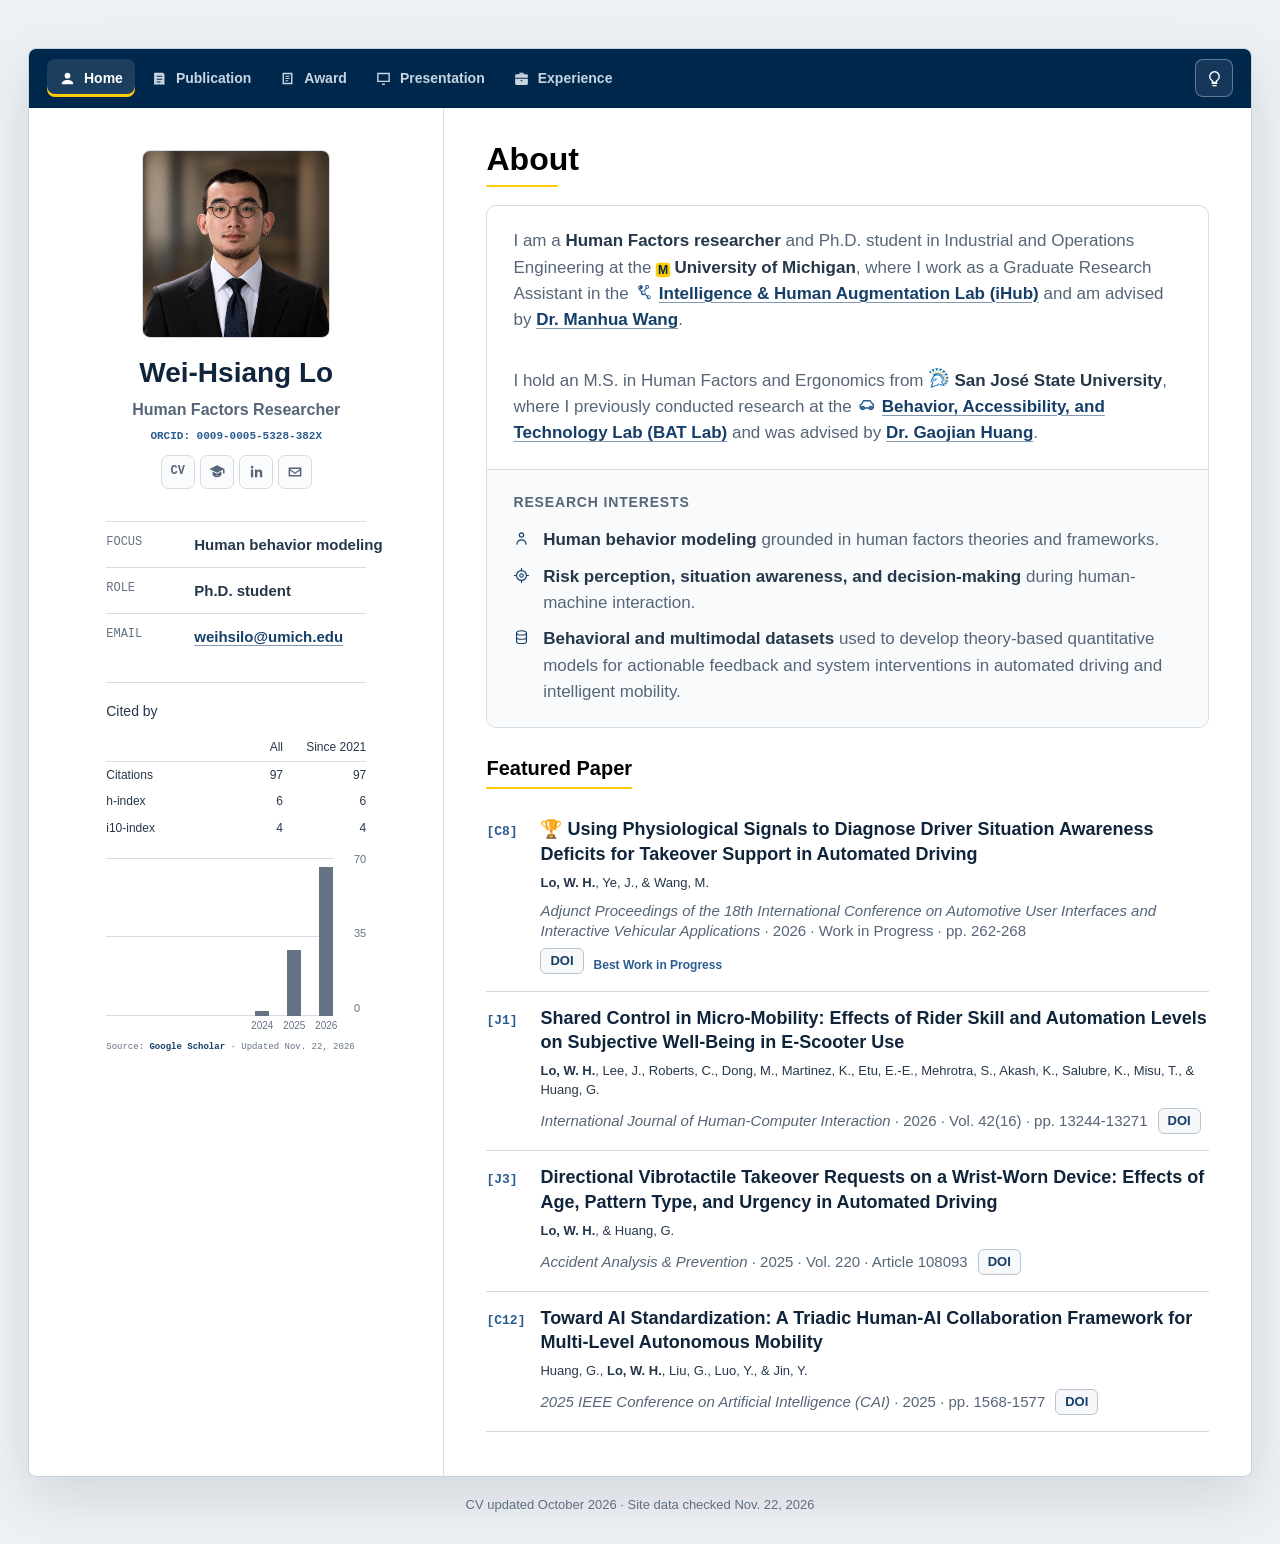
==== commit c60da2a1: "Update Google Scholar publications" ====
--- a/index.html
+++ b/index.html
@@ -141,7 +141,7 @@
                   <div class="scholar-axis" aria-hidden="true"><span>70</span><span>35</span><span>0</span></div>
                   <div class="scholar-bars" id="scholar-year-bars" data-scholar-field="year-bars" role="list"><div class="scholar-year" role="listitem" data-year="2024" data-citations="2" tabindex="0" aria-label="2024: 2 citations" style="--bar-height: 2.86%"><span class="scholar-bar" aria-hidden="true"></span><span class="scholar-year-label">2024</span></div><div class="scholar-year" role="listitem" data-year="2025" data-citations="29" tabindex="0" aria-label="2025: 29 citations" style="--bar-height: 41.43%"><span class="scholar-bar" aria-hidden="true"></span><span class="scholar-year-label">2025</span></div><div class="scholar-year" role="listitem" data-year="2026" data-citations="66" tabindex="0" aria-label="2026: 66 citations" style="--bar-height: 94.29%"><span class="scholar-bar" aria-hidden="true"></span><span class="scholar-year-label">2026</span></div></div>
                 </div>
-                <p class="scholar-source-line">Source: <a id="scholar-source-link" data-scholar-field="source-link" href="https://scholar.google.com/citations?user=4Nh9FfoAAAAJ&amp;hl=en">Google Scholar</a> · Updated <time id="scholar-updated-label" data-scholar-field="updated-label">Nov. 21, 2026</time></p>
+                <p class="scholar-source-line">Source: <a id="scholar-source-link" data-scholar-field="source-link" href="https://scholar.google.com/citations?user=4Nh9FfoAAAAJ&amp;hl=en">Google Scholar</a> · Updated <time id="scholar-updated-label" data-scholar-field="updated-label">Nov. 22, 2026</time></p>
               </section>
               <!-- site-data:publication-stats:end -->
             </div>
@@ -220,7 +220,7 @@
                   <div class="scholar-axis" aria-hidden="true"><span>70</span><span>35</span><span>0</span></div>
                   <div class="scholar-bars" id="mobile-scholar-year-bars" data-scholar-field="year-bars" role="list"><div class="scholar-year" role="listitem" data-year="2024" data-citations="2" tabindex="0" aria-label="2024: 2 citations" style="--bar-height: 2.86%"><span class="scholar-bar" aria-hidden="true"></span><span class="scholar-year-label">2024</span></div><div class="scholar-year" role="listitem" data-year="2025" data-citations="29" tabindex="0" aria-label="2025: 29 citations" style="--bar-height: 41.43%"><span class="scholar-bar" aria-hidden="true"></span><span class="scholar-year-label">2025</span></div><div class="scholar-year" role="listitem" data-year="2026" data-citations="66" tabindex="0" aria-label="2026: 66 citations" style="--bar-height: 94.29%"><span class="scholar-bar" aria-hidden="true"></span><span class="scholar-year-label">2026</span></div></div>
                 </div>
-                <p class="scholar-source-line">Source: <a id="mobile-scholar-source-link" data-scholar-field="source-link" href="https://scholar.google.com/citations?user=4Nh9FfoAAAAJ&amp;hl=en">Google Scholar</a> · Updated <time id="mobile-scholar-updated-label" data-scholar-field="updated-label">Nov. 21, 2026</time></p>
+                <p class="scholar-source-line">Source: <a id="mobile-scholar-source-link" data-scholar-field="source-link" href="https://scholar.google.com/citations?user=4Nh9FfoAAAAJ&amp;hl=en">Google Scholar</a> · Updated <time id="mobile-scholar-updated-label" data-scholar-field="updated-label">Nov. 22, 2026</time></p>
               </section>
               <!-- site-data:mobile-publication-stats:end -->
 
@@ -998,7 +998,7 @@
         </main>
       </div>
 	      <!-- site-data:footer:start -->
-	      <footer class="site-footer">CV updated October 2026 · Site data checked Nov. 21, 2026</footer>
+	      <footer class="site-footer">CV updated October 2026 · Site data checked Nov. 22, 2026</footer>
 	      <!-- site-data:footer:end -->
     </div>
 
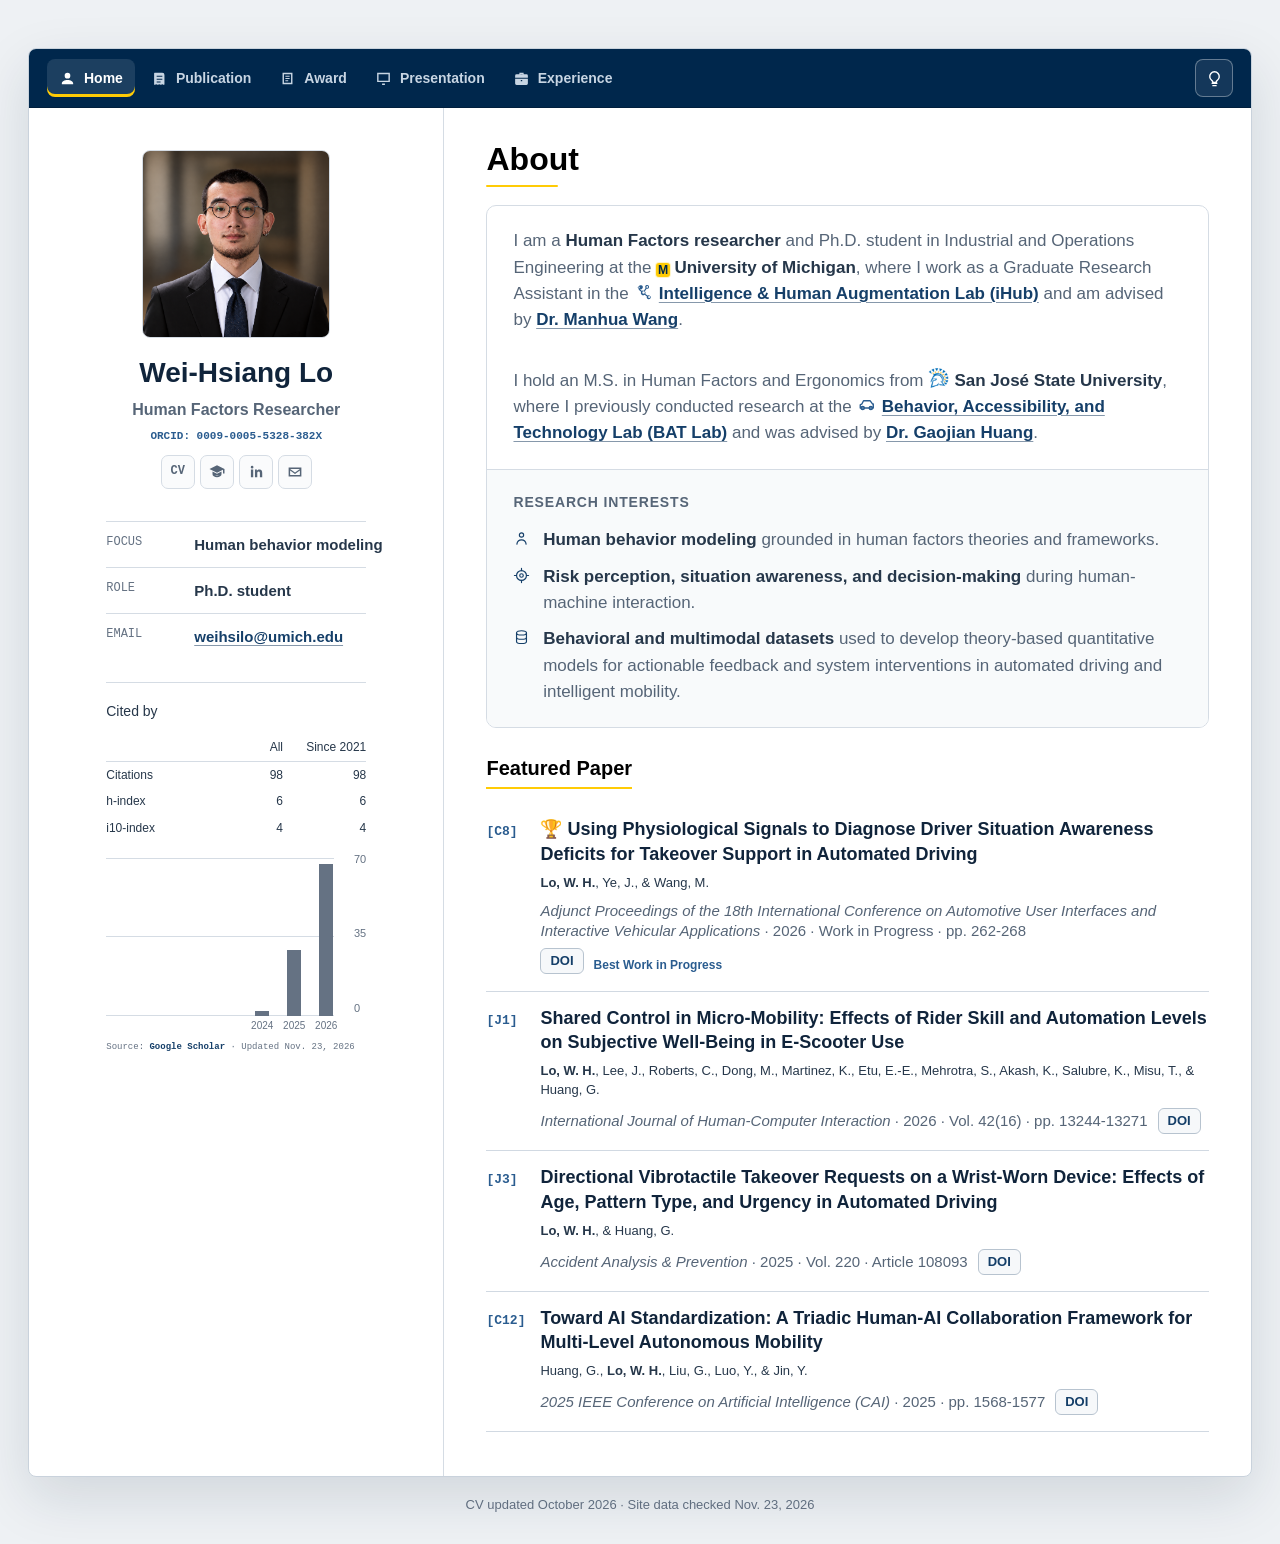
==== commit 54393da7: "Update Google Scholar publications" ====
--- a/index.html
+++ b/index.html
@@ -132,16 +132,16 @@
                 <table class="scholar-metrics">
                   <thead><tr><th></th><th>All</th><th id="scholar-since-label" data-scholar-field="since-label">Since 2021</th></tr></thead>
                   <tbody>
-                    <tr><th>Citations</th><td id="scholar-citations-all" data-scholar-field="citations-all">97</td><td id="scholar-citations-since" data-scholar-field="citations-since">97</td></tr>
+                    <tr><th>Citations</th><td id="scholar-citations-all" data-scholar-field="citations-all">98</td><td id="scholar-citations-since" data-scholar-field="citations-since">98</td></tr>
                     <tr><th>h-index</th><td id="scholar-h-index-all" data-scholar-field="h-index-all">6</td><td id="scholar-h-index-since" data-scholar-field="h-index-since">6</td></tr>
                     <tr><th>i10-index</th><td id="scholar-i10-index-all" data-scholar-field="i10-index-all">4</td><td id="scholar-i10-index-since" data-scholar-field="i10-index-since">4</td></tr>
                   </tbody>
                 </table>
                 <div class="scholar-chart" style="--axis-max: 70" aria-label="Citations per year">
                   <div class="scholar-axis" aria-hidden="true"><span>70</span><span>35</span><span>0</span></div>
-                  <div class="scholar-bars" id="scholar-year-bars" data-scholar-field="year-bars" role="list"><div class="scholar-year" role="listitem" data-year="2024" data-citations="2" tabindex="0" aria-label="2024: 2 citations" style="--bar-height: 2.86%"><span class="scholar-bar" aria-hidden="true"></span><span class="scholar-year-label">2024</span></div><div class="scholar-year" role="listitem" data-year="2025" data-citations="29" tabindex="0" aria-label="2025: 29 citations" style="--bar-height: 41.43%"><span class="scholar-bar" aria-hidden="true"></span><span class="scholar-year-label">2025</span></div><div class="scholar-year" role="listitem" data-year="2026" data-citations="66" tabindex="0" aria-label="2026: 66 citations" style="--bar-height: 94.29%"><span class="scholar-bar" aria-hidden="true"></span><span class="scholar-year-label">2026</span></div></div>
-                </div>
-                <p class="scholar-source-line">Source: <a id="scholar-source-link" data-scholar-field="source-link" href="https://scholar.google.com/citations?user=4Nh9FfoAAAAJ&amp;hl=en">Google Scholar</a> · Updated <time id="scholar-updated-label" data-scholar-field="updated-label">Nov. 22, 2026</time></p>
+                  <div class="scholar-bars" id="scholar-year-bars" data-scholar-field="year-bars" role="list"><div class="scholar-year" role="listitem" data-year="2024" data-citations="2" tabindex="0" aria-label="2024: 2 citations" style="--bar-height: 2.86%"><span class="scholar-bar" aria-hidden="true"></span><span class="scholar-year-label">2024</span></div><div class="scholar-year" role="listitem" data-year="2025" data-citations="29" tabindex="0" aria-label="2025: 29 citations" style="--bar-height: 41.43%"><span class="scholar-bar" aria-hidden="true"></span><span class="scholar-year-label">2025</span></div><div class="scholar-year" role="listitem" data-year="2026" data-citations="67" tabindex="0" aria-label="2026: 67 citations" style="--bar-height: 95.71%"><span class="scholar-bar" aria-hidden="true"></span><span class="scholar-year-label">2026</span></div></div>
+                </div>
+                <p class="scholar-source-line">Source: <a id="scholar-source-link" data-scholar-field="source-link" href="https://scholar.google.com/citations?user=4Nh9FfoAAAAJ&amp;hl=en">Google Scholar</a> · Updated <time id="scholar-updated-label" data-scholar-field="updated-label">Nov. 23, 2026</time></p>
               </section>
               <!-- site-data:publication-stats:end -->
             </div>
@@ -211,16 +211,16 @@
                 <table class="scholar-metrics">
                   <thead><tr><th></th><th>All</th><th id="mobile-scholar-since-label" data-scholar-field="since-label">Since 2021</th></tr></thead>
                   <tbody>
-                    <tr><th>Citations</th><td id="mobile-scholar-citations-all" data-scholar-field="citations-all">97</td><td id="mobile-scholar-citations-since" data-scholar-field="citations-since">97</td></tr>
+                    <tr><th>Citations</th><td id="mobile-scholar-citations-all" data-scholar-field="citations-all">98</td><td id="mobile-scholar-citations-since" data-scholar-field="citations-since">98</td></tr>
                     <tr><th>h-index</th><td id="mobile-scholar-h-index-all" data-scholar-field="h-index-all">6</td><td id="mobile-scholar-h-index-since" data-scholar-field="h-index-since">6</td></tr>
                     <tr><th>i10-index</th><td id="mobile-scholar-i10-index-all" data-scholar-field="i10-index-all">4</td><td id="mobile-scholar-i10-index-since" data-scholar-field="i10-index-since">4</td></tr>
                   </tbody>
                 </table>
                 <div class="scholar-chart" style="--axis-max: 70" aria-label="Citations per year">
                   <div class="scholar-axis" aria-hidden="true"><span>70</span><span>35</span><span>0</span></div>
-                  <div class="scholar-bars" id="mobile-scholar-year-bars" data-scholar-field="year-bars" role="list"><div class="scholar-year" role="listitem" data-year="2024" data-citations="2" tabindex="0" aria-label="2024: 2 citations" style="--bar-height: 2.86%"><span class="scholar-bar" aria-hidden="true"></span><span class="scholar-year-label">2024</span></div><div class="scholar-year" role="listitem" data-year="2025" data-citations="29" tabindex="0" aria-label="2025: 29 citations" style="--bar-height: 41.43%"><span class="scholar-bar" aria-hidden="true"></span><span class="scholar-year-label">2025</span></div><div class="scholar-year" role="listitem" data-year="2026" data-citations="66" tabindex="0" aria-label="2026: 66 citations" style="--bar-height: 94.29%"><span class="scholar-bar" aria-hidden="true"></span><span class="scholar-year-label">2026</span></div></div>
-                </div>
-                <p class="scholar-source-line">Source: <a id="mobile-scholar-source-link" data-scholar-field="source-link" href="https://scholar.google.com/citations?user=4Nh9FfoAAAAJ&amp;hl=en">Google Scholar</a> · Updated <time id="mobile-scholar-updated-label" data-scholar-field="updated-label">Nov. 22, 2026</time></p>
+                  <div class="scholar-bars" id="mobile-scholar-year-bars" data-scholar-field="year-bars" role="list"><div class="scholar-year" role="listitem" data-year="2024" data-citations="2" tabindex="0" aria-label="2024: 2 citations" style="--bar-height: 2.86%"><span class="scholar-bar" aria-hidden="true"></span><span class="scholar-year-label">2024</span></div><div class="scholar-year" role="listitem" data-year="2025" data-citations="29" tabindex="0" aria-label="2025: 29 citations" style="--bar-height: 41.43%"><span class="scholar-bar" aria-hidden="true"></span><span class="scholar-year-label">2025</span></div><div class="scholar-year" role="listitem" data-year="2026" data-citations="67" tabindex="0" aria-label="2026: 67 citations" style="--bar-height: 95.71%"><span class="scholar-bar" aria-hidden="true"></span><span class="scholar-year-label">2026</span></div></div>
+                </div>
+                <p class="scholar-source-line">Source: <a id="mobile-scholar-source-link" data-scholar-field="source-link" href="https://scholar.google.com/citations?user=4Nh9FfoAAAAJ&amp;hl=en">Google Scholar</a> · Updated <time id="mobile-scholar-updated-label" data-scholar-field="updated-label">Nov. 23, 2026</time></p>
               </section>
               <!-- site-data:mobile-publication-stats:end -->
 
@@ -998,7 +998,7 @@
         </main>
       </div>
 	      <!-- site-data:footer:start -->
-	      <footer class="site-footer">CV updated October 2026 · Site data checked Nov. 22, 2026</footer>
+	      <footer class="site-footer">CV updated October 2026 · Site data checked Nov. 23, 2026</footer>
 	      <!-- site-data:footer:end -->
     </div>
 
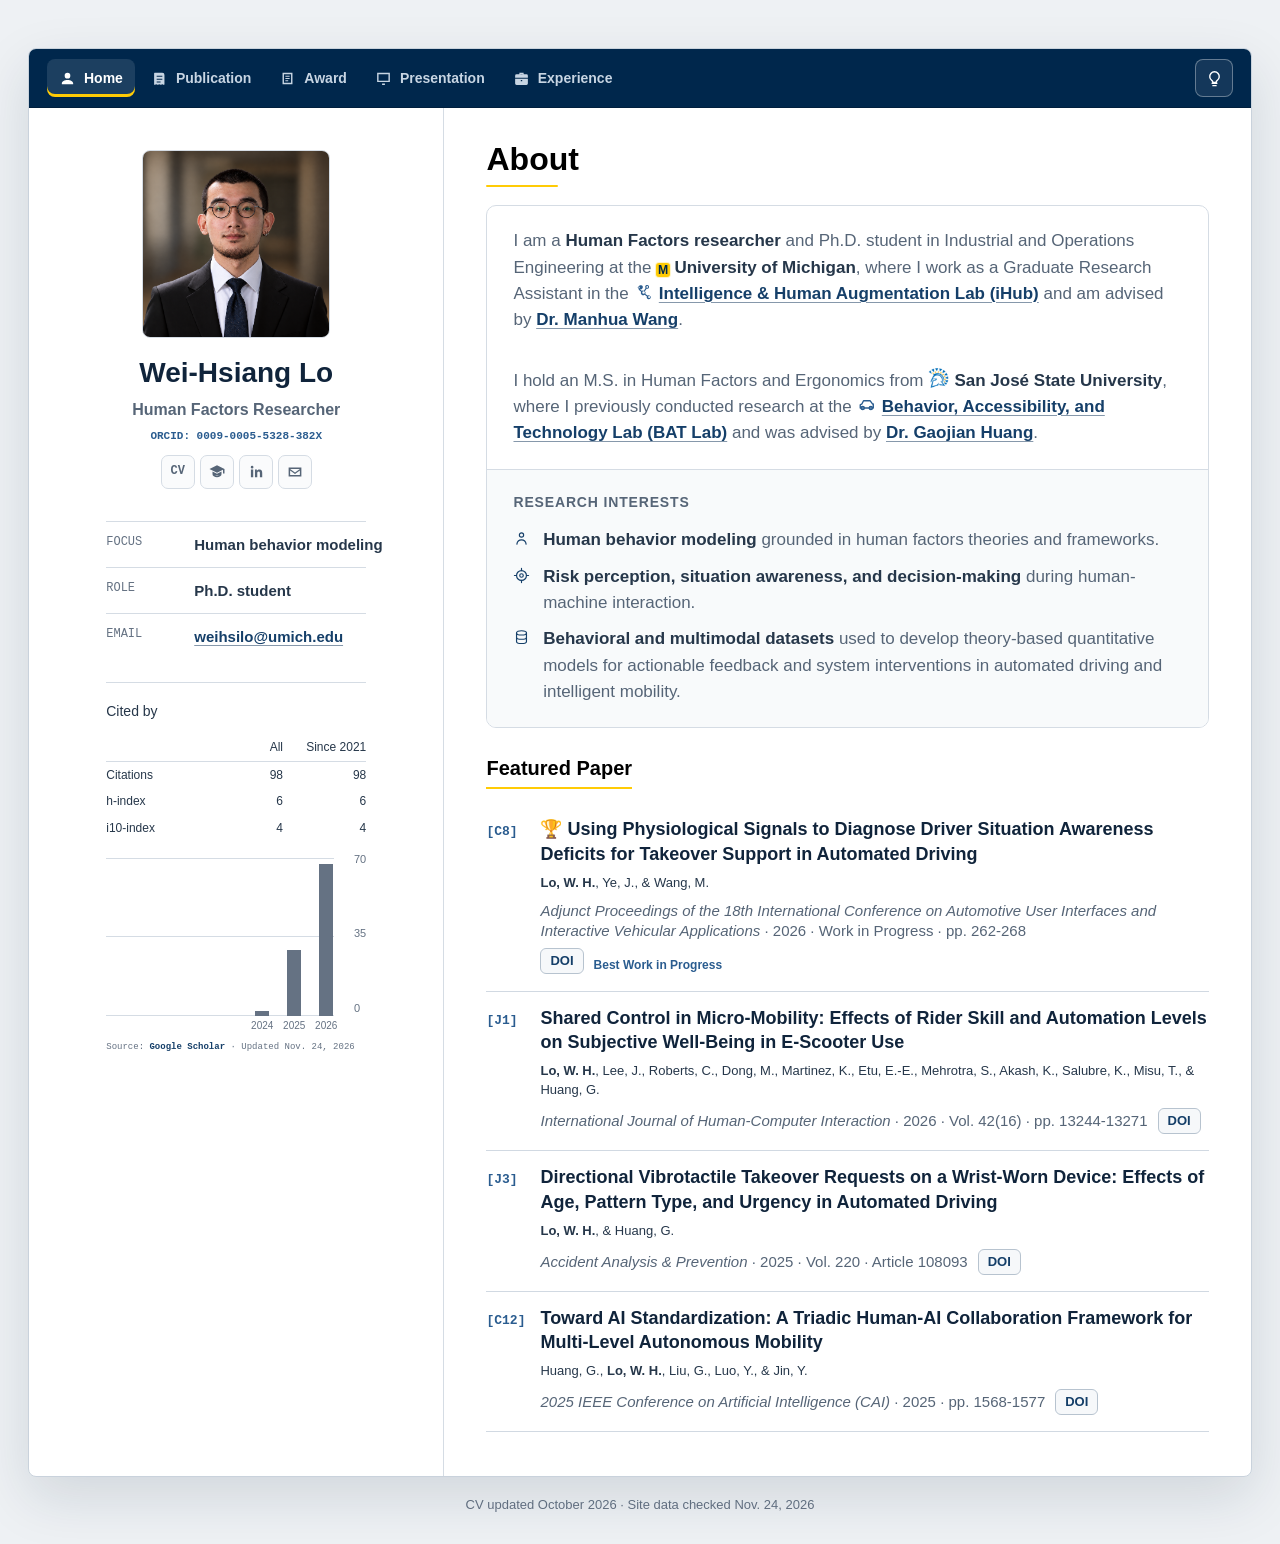
==== commit 04778ad3: "Update Google Scholar publications" ====
--- a/index.html
+++ b/index.html
@@ -141,7 +141,7 @@
                   <div class="scholar-axis" aria-hidden="true"><span>70</span><span>35</span><span>0</span></div>
                   <div class="scholar-bars" id="scholar-year-bars" data-scholar-field="year-bars" role="list"><div class="scholar-year" role="listitem" data-year="2024" data-citations="2" tabindex="0" aria-label="2024: 2 citations" style="--bar-height: 2.86%"><span class="scholar-bar" aria-hidden="true"></span><span class="scholar-year-label">2024</span></div><div class="scholar-year" role="listitem" data-year="2025" data-citations="29" tabindex="0" aria-label="2025: 29 citations" style="--bar-height: 41.43%"><span class="scholar-bar" aria-hidden="true"></span><span class="scholar-year-label">2025</span></div><div class="scholar-year" role="listitem" data-year="2026" data-citations="67" tabindex="0" aria-label="2026: 67 citations" style="--bar-height: 95.71%"><span class="scholar-bar" aria-hidden="true"></span><span class="scholar-year-label">2026</span></div></div>
                 </div>
-                <p class="scholar-source-line">Source: <a id="scholar-source-link" data-scholar-field="source-link" href="https://scholar.google.com/citations?user=4Nh9FfoAAAAJ&amp;hl=en">Google Scholar</a> · Updated <time id="scholar-updated-label" data-scholar-field="updated-label">Nov. 23, 2026</time></p>
+                <p class="scholar-source-line">Source: <a id="scholar-source-link" data-scholar-field="source-link" href="https://scholar.google.com/citations?user=4Nh9FfoAAAAJ&amp;hl=en">Google Scholar</a> · Updated <time id="scholar-updated-label" data-scholar-field="updated-label">Nov. 24, 2026</time></p>
               </section>
               <!-- site-data:publication-stats:end -->
             </div>
@@ -220,7 +220,7 @@
                   <div class="scholar-axis" aria-hidden="true"><span>70</span><span>35</span><span>0</span></div>
                   <div class="scholar-bars" id="mobile-scholar-year-bars" data-scholar-field="year-bars" role="list"><div class="scholar-year" role="listitem" data-year="2024" data-citations="2" tabindex="0" aria-label="2024: 2 citations" style="--bar-height: 2.86%"><span class="scholar-bar" aria-hidden="true"></span><span class="scholar-year-label">2024</span></div><div class="scholar-year" role="listitem" data-year="2025" data-citations="29" tabindex="0" aria-label="2025: 29 citations" style="--bar-height: 41.43%"><span class="scholar-bar" aria-hidden="true"></span><span class="scholar-year-label">2025</span></div><div class="scholar-year" role="listitem" data-year="2026" data-citations="67" tabindex="0" aria-label="2026: 67 citations" style="--bar-height: 95.71%"><span class="scholar-bar" aria-hidden="true"></span><span class="scholar-year-label">2026</span></div></div>
                 </div>
-                <p class="scholar-source-line">Source: <a id="mobile-scholar-source-link" data-scholar-field="source-link" href="https://scholar.google.com/citations?user=4Nh9FfoAAAAJ&amp;hl=en">Google Scholar</a> · Updated <time id="mobile-scholar-updated-label" data-scholar-field="updated-label">Nov. 23, 2026</time></p>
+                <p class="scholar-source-line">Source: <a id="mobile-scholar-source-link" data-scholar-field="source-link" href="https://scholar.google.com/citations?user=4Nh9FfoAAAAJ&amp;hl=en">Google Scholar</a> · Updated <time id="mobile-scholar-updated-label" data-scholar-field="updated-label">Nov. 24, 2026</time></p>
               </section>
               <!-- site-data:mobile-publication-stats:end -->
 
@@ -998,7 +998,7 @@
         </main>
       </div>
 	      <!-- site-data:footer:start -->
-	      <footer class="site-footer">CV updated October 2026 · Site data checked Nov. 23, 2026</footer>
+	      <footer class="site-footer">CV updated October 2026 · Site data checked Nov. 24, 2026</footer>
 	      <!-- site-data:footer:end -->
     </div>
 
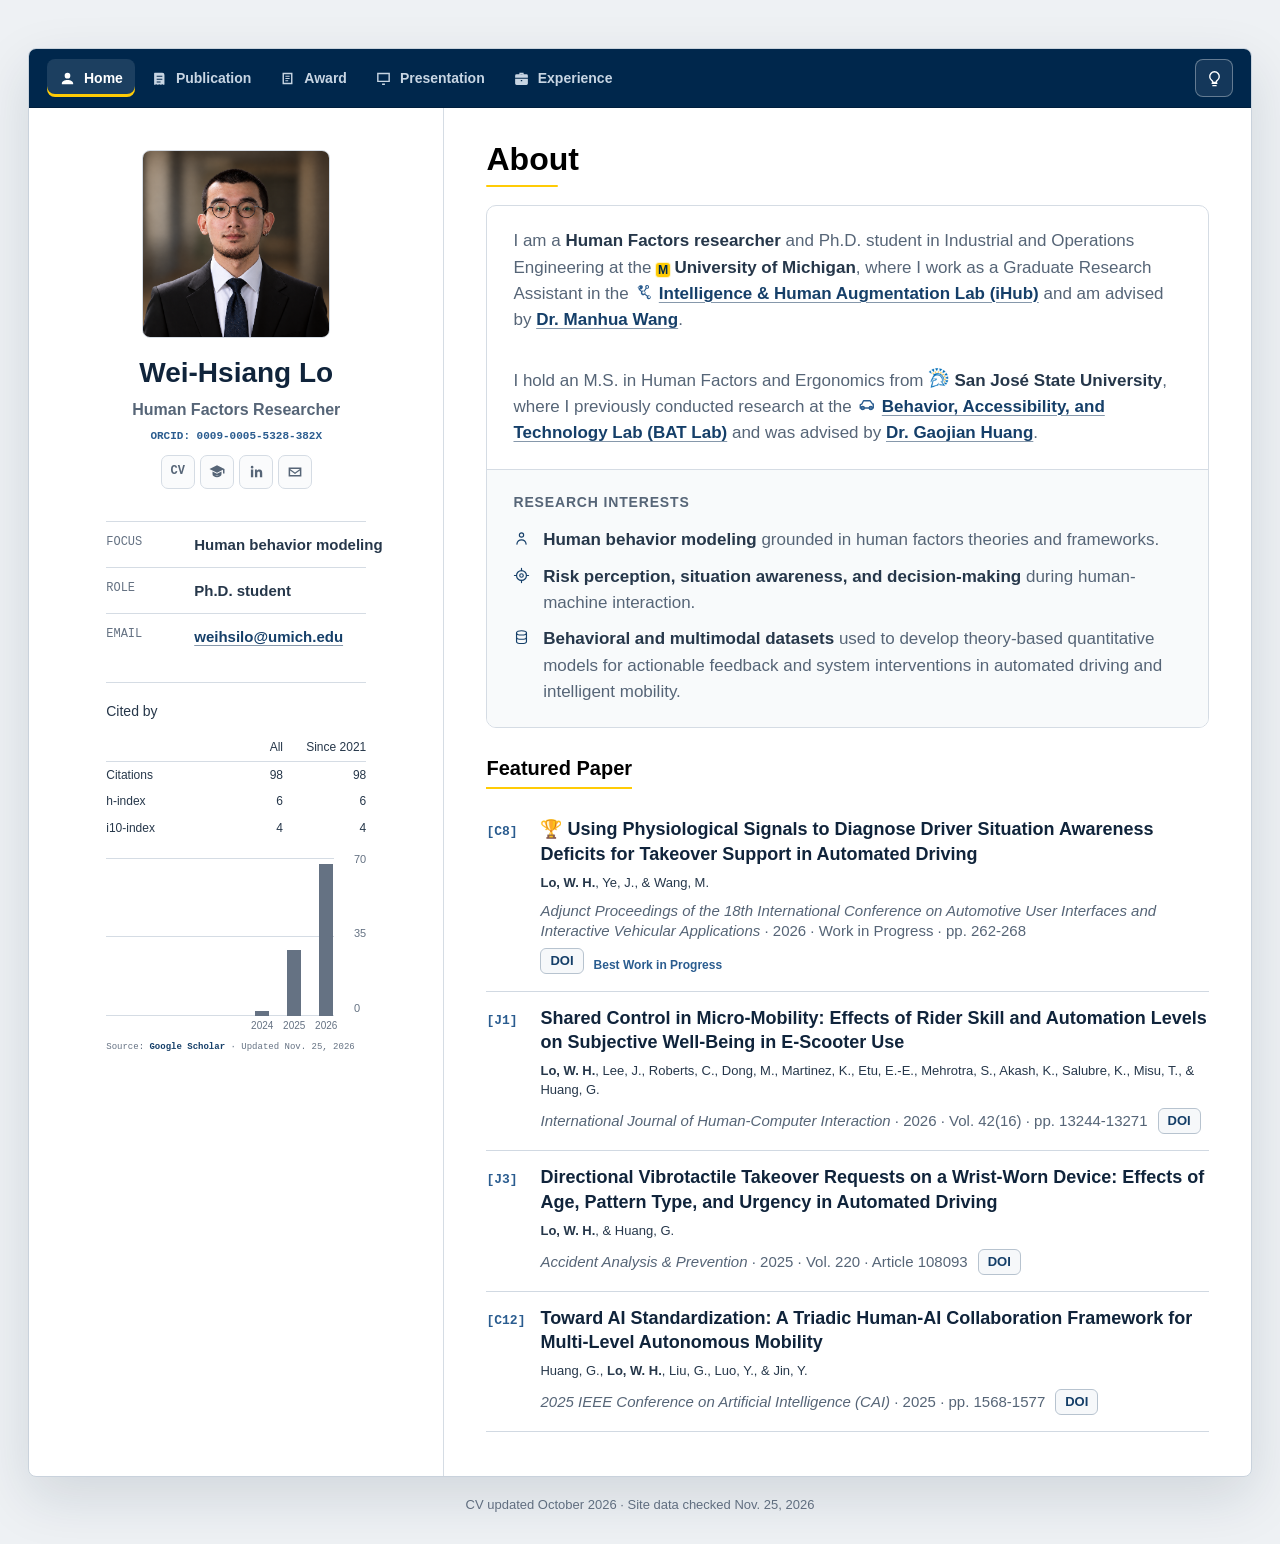
==== commit c9f7ea8f: "Update Google Scholar publications" ====
--- a/index.html
+++ b/index.html
@@ -141,7 +141,7 @@
                   <div class="scholar-axis" aria-hidden="true"><span>70</span><span>35</span><span>0</span></div>
                   <div class="scholar-bars" id="scholar-year-bars" data-scholar-field="year-bars" role="list"><div class="scholar-year" role="listitem" data-year="2024" data-citations="2" tabindex="0" aria-label="2024: 2 citations" style="--bar-height: 2.86%"><span class="scholar-bar" aria-hidden="true"></span><span class="scholar-year-label">2024</span></div><div class="scholar-year" role="listitem" data-year="2025" data-citations="29" tabindex="0" aria-label="2025: 29 citations" style="--bar-height: 41.43%"><span class="scholar-bar" aria-hidden="true"></span><span class="scholar-year-label">2025</span></div><div class="scholar-year" role="listitem" data-year="2026" data-citations="67" tabindex="0" aria-label="2026: 67 citations" style="--bar-height: 95.71%"><span class="scholar-bar" aria-hidden="true"></span><span class="scholar-year-label">2026</span></div></div>
                 </div>
-                <p class="scholar-source-line">Source: <a id="scholar-source-link" data-scholar-field="source-link" href="https://scholar.google.com/citations?user=4Nh9FfoAAAAJ&amp;hl=en">Google Scholar</a> · Updated <time id="scholar-updated-label" data-scholar-field="updated-label">Nov. 24, 2026</time></p>
+                <p class="scholar-source-line">Source: <a id="scholar-source-link" data-scholar-field="source-link" href="https://scholar.google.com/citations?user=4Nh9FfoAAAAJ&amp;hl=en">Google Scholar</a> · Updated <time id="scholar-updated-label" data-scholar-field="updated-label">Nov. 25, 2026</time></p>
               </section>
               <!-- site-data:publication-stats:end -->
             </div>
@@ -220,7 +220,7 @@
                   <div class="scholar-axis" aria-hidden="true"><span>70</span><span>35</span><span>0</span></div>
                   <div class="scholar-bars" id="mobile-scholar-year-bars" data-scholar-field="year-bars" role="list"><div class="scholar-year" role="listitem" data-year="2024" data-citations="2" tabindex="0" aria-label="2024: 2 citations" style="--bar-height: 2.86%"><span class="scholar-bar" aria-hidden="true"></span><span class="scholar-year-label">2024</span></div><div class="scholar-year" role="listitem" data-year="2025" data-citations="29" tabindex="0" aria-label="2025: 29 citations" style="--bar-height: 41.43%"><span class="scholar-bar" aria-hidden="true"></span><span class="scholar-year-label">2025</span></div><div class="scholar-year" role="listitem" data-year="2026" data-citations="67" tabindex="0" aria-label="2026: 67 citations" style="--bar-height: 95.71%"><span class="scholar-bar" aria-hidden="true"></span><span class="scholar-year-label">2026</span></div></div>
                 </div>
-                <p class="scholar-source-line">Source: <a id="mobile-scholar-source-link" data-scholar-field="source-link" href="https://scholar.google.com/citations?user=4Nh9FfoAAAAJ&amp;hl=en">Google Scholar</a> · Updated <time id="mobile-scholar-updated-label" data-scholar-field="updated-label">Nov. 24, 2026</time></p>
+                <p class="scholar-source-line">Source: <a id="mobile-scholar-source-link" data-scholar-field="source-link" href="https://scholar.google.com/citations?user=4Nh9FfoAAAAJ&amp;hl=en">Google Scholar</a> · Updated <time id="mobile-scholar-updated-label" data-scholar-field="updated-label">Nov. 25, 2026</time></p>
               </section>
               <!-- site-data:mobile-publication-stats:end -->
 
@@ -998,7 +998,7 @@
         </main>
       </div>
 	      <!-- site-data:footer:start -->
-	      <footer class="site-footer">CV updated October 2026 · Site data checked Nov. 24, 2026</footer>
+	      <footer class="site-footer">CV updated October 2026 · Site data checked Nov. 25, 2026</footer>
 	      <!-- site-data:footer:end -->
     </div>
 
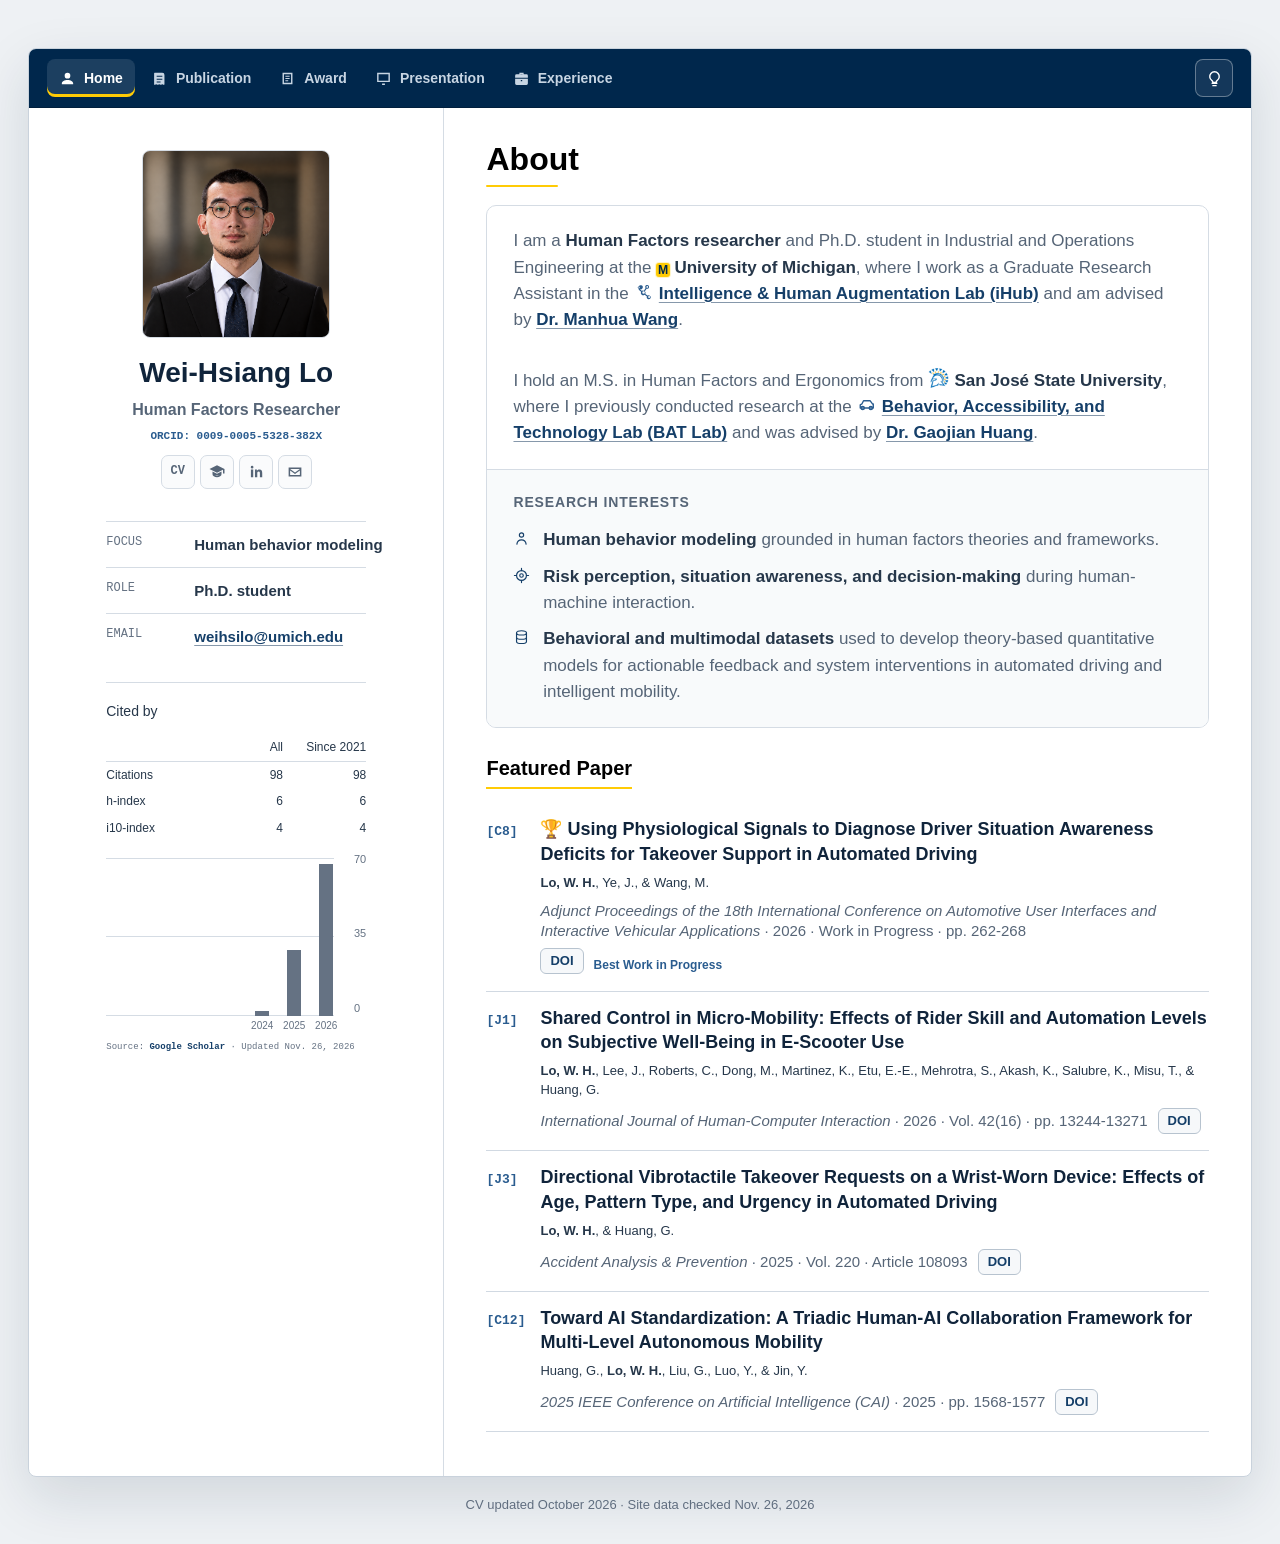
==== commit 7be18600: "Update Google Scholar publications" ====
--- a/index.html
+++ b/index.html
@@ -141,7 +141,7 @@
                   <div class="scholar-axis" aria-hidden="true"><span>70</span><span>35</span><span>0</span></div>
                   <div class="scholar-bars" id="scholar-year-bars" data-scholar-field="year-bars" role="list"><div class="scholar-year" role="listitem" data-year="2024" data-citations="2" tabindex="0" aria-label="2024: 2 citations" style="--bar-height: 2.86%"><span class="scholar-bar" aria-hidden="true"></span><span class="scholar-year-label">2024</span></div><div class="scholar-year" role="listitem" data-year="2025" data-citations="29" tabindex="0" aria-label="2025: 29 citations" style="--bar-height: 41.43%"><span class="scholar-bar" aria-hidden="true"></span><span class="scholar-year-label">2025</span></div><div class="scholar-year" role="listitem" data-year="2026" data-citations="67" tabindex="0" aria-label="2026: 67 citations" style="--bar-height: 95.71%"><span class="scholar-bar" aria-hidden="true"></span><span class="scholar-year-label">2026</span></div></div>
                 </div>
-                <p class="scholar-source-line">Source: <a id="scholar-source-link" data-scholar-field="source-link" href="https://scholar.google.com/citations?user=4Nh9FfoAAAAJ&amp;hl=en">Google Scholar</a> · Updated <time id="scholar-updated-label" data-scholar-field="updated-label">Nov. 25, 2026</time></p>
+                <p class="scholar-source-line">Source: <a id="scholar-source-link" data-scholar-field="source-link" href="https://scholar.google.com/citations?user=4Nh9FfoAAAAJ&amp;hl=en">Google Scholar</a> · Updated <time id="scholar-updated-label" data-scholar-field="updated-label">Nov. 26, 2026</time></p>
               </section>
               <!-- site-data:publication-stats:end -->
             </div>
@@ -220,7 +220,7 @@
                   <div class="scholar-axis" aria-hidden="true"><span>70</span><span>35</span><span>0</span></div>
                   <div class="scholar-bars" id="mobile-scholar-year-bars" data-scholar-field="year-bars" role="list"><div class="scholar-year" role="listitem" data-year="2024" data-citations="2" tabindex="0" aria-label="2024: 2 citations" style="--bar-height: 2.86%"><span class="scholar-bar" aria-hidden="true"></span><span class="scholar-year-label">2024</span></div><div class="scholar-year" role="listitem" data-year="2025" data-citations="29" tabindex="0" aria-label="2025: 29 citations" style="--bar-height: 41.43%"><span class="scholar-bar" aria-hidden="true"></span><span class="scholar-year-label">2025</span></div><div class="scholar-year" role="listitem" data-year="2026" data-citations="67" tabindex="0" aria-label="2026: 67 citations" style="--bar-height: 95.71%"><span class="scholar-bar" aria-hidden="true"></span><span class="scholar-year-label">2026</span></div></div>
                 </div>
-                <p class="scholar-source-line">Source: <a id="mobile-scholar-source-link" data-scholar-field="source-link" href="https://scholar.google.com/citations?user=4Nh9FfoAAAAJ&amp;hl=en">Google Scholar</a> · Updated <time id="mobile-scholar-updated-label" data-scholar-field="updated-label">Nov. 25, 2026</time></p>
+                <p class="scholar-source-line">Source: <a id="mobile-scholar-source-link" data-scholar-field="source-link" href="https://scholar.google.com/citations?user=4Nh9FfoAAAAJ&amp;hl=en">Google Scholar</a> · Updated <time id="mobile-scholar-updated-label" data-scholar-field="updated-label">Nov. 26, 2026</time></p>
               </section>
               <!-- site-data:mobile-publication-stats:end -->
 
@@ -998,7 +998,7 @@
         </main>
       </div>
 	      <!-- site-data:footer:start -->
-	      <footer class="site-footer">CV updated October 2026 · Site data checked Nov. 25, 2026</footer>
+	      <footer class="site-footer">CV updated October 2026 · Site data checked Nov. 26, 2026</footer>
 	      <!-- site-data:footer:end -->
     </div>
 
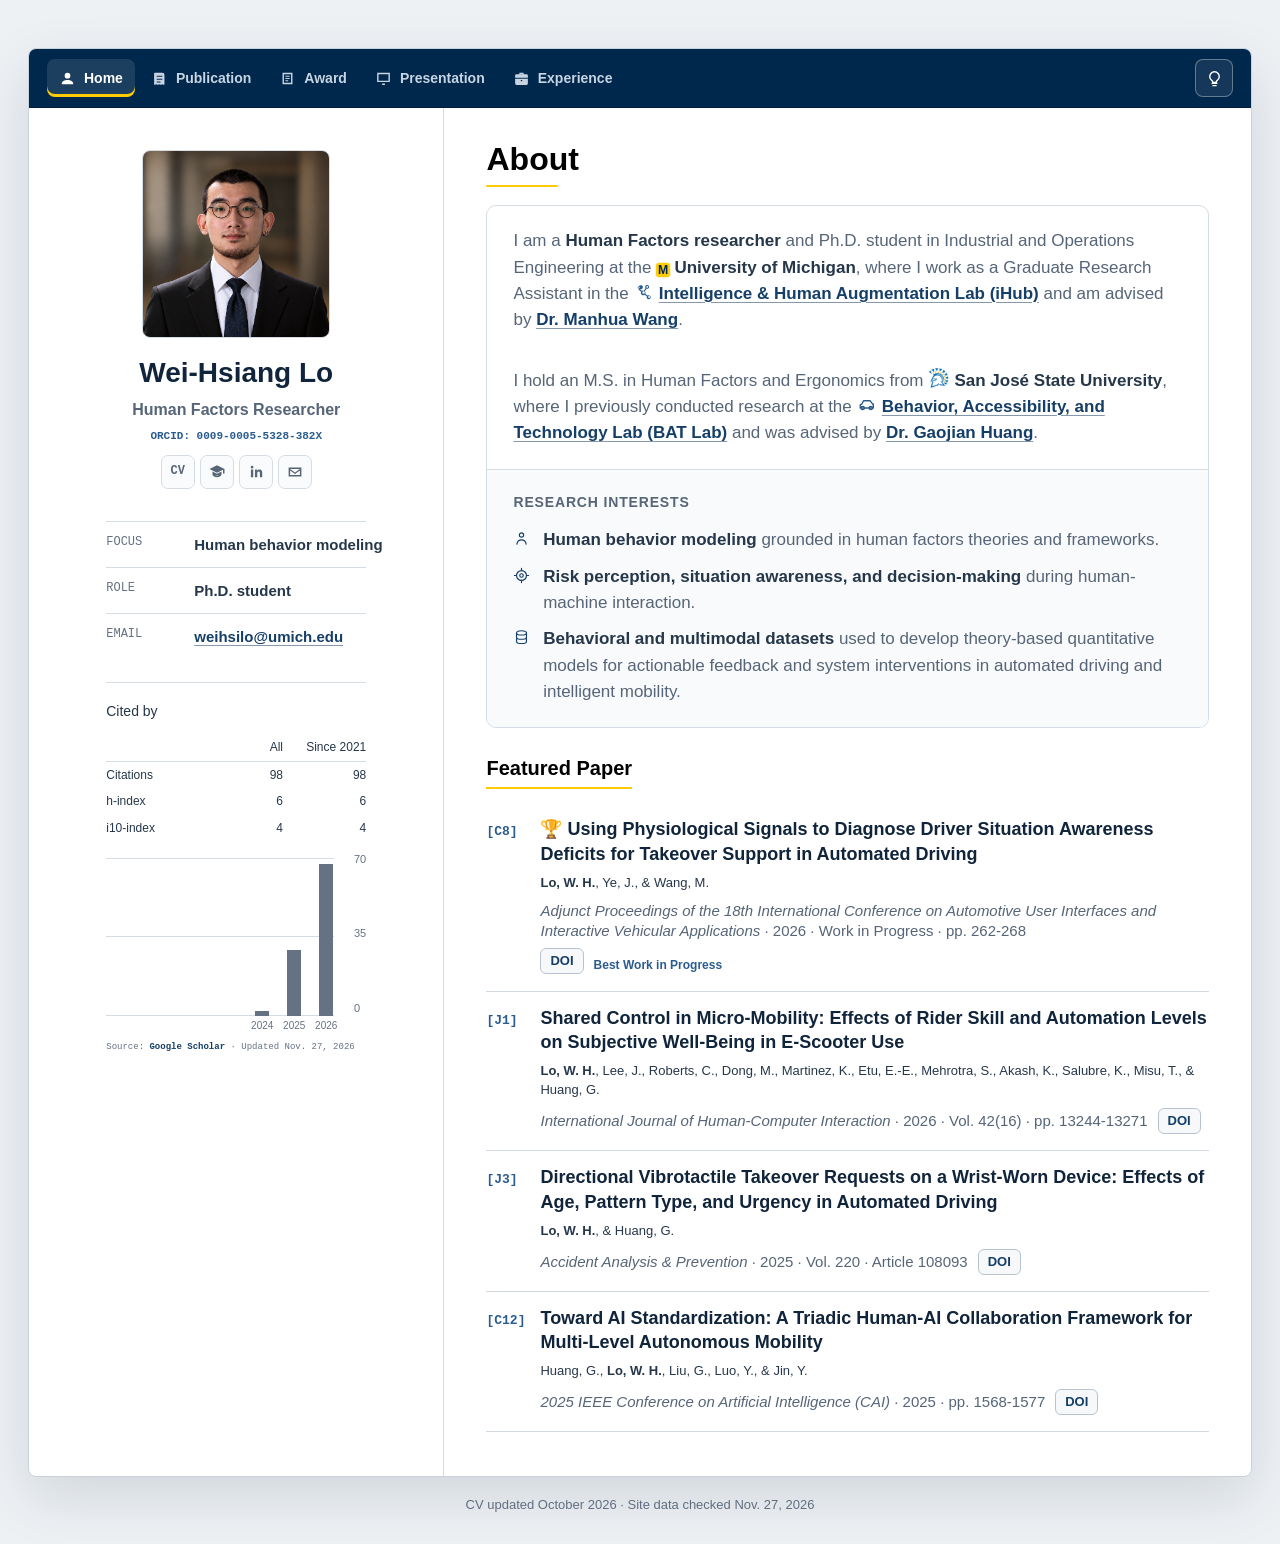
==== commit 3149f6fa: "Update Google Scholar publications" ====
--- a/index.html
+++ b/index.html
@@ -141,7 +141,7 @@
                   <div class="scholar-axis" aria-hidden="true"><span>70</span><span>35</span><span>0</span></div>
                   <div class="scholar-bars" id="scholar-year-bars" data-scholar-field="year-bars" role="list"><div class="scholar-year" role="listitem" data-year="2024" data-citations="2" tabindex="0" aria-label="2024: 2 citations" style="--bar-height: 2.86%"><span class="scholar-bar" aria-hidden="true"></span><span class="scholar-year-label">2024</span></div><div class="scholar-year" role="listitem" data-year="2025" data-citations="29" tabindex="0" aria-label="2025: 29 citations" style="--bar-height: 41.43%"><span class="scholar-bar" aria-hidden="true"></span><span class="scholar-year-label">2025</span></div><div class="scholar-year" role="listitem" data-year="2026" data-citations="67" tabindex="0" aria-label="2026: 67 citations" style="--bar-height: 95.71%"><span class="scholar-bar" aria-hidden="true"></span><span class="scholar-year-label">2026</span></div></div>
                 </div>
-                <p class="scholar-source-line">Source: <a id="scholar-source-link" data-scholar-field="source-link" href="https://scholar.google.com/citations?user=4Nh9FfoAAAAJ&amp;hl=en">Google Scholar</a> · Updated <time id="scholar-updated-label" data-scholar-field="updated-label">Nov. 26, 2026</time></p>
+                <p class="scholar-source-line">Source: <a id="scholar-source-link" data-scholar-field="source-link" href="https://scholar.google.com/citations?user=4Nh9FfoAAAAJ&amp;hl=en">Google Scholar</a> · Updated <time id="scholar-updated-label" data-scholar-field="updated-label">Nov. 27, 2026</time></p>
               </section>
               <!-- site-data:publication-stats:end -->
             </div>
@@ -220,7 +220,7 @@
                   <div class="scholar-axis" aria-hidden="true"><span>70</span><span>35</span><span>0</span></div>
                   <div class="scholar-bars" id="mobile-scholar-year-bars" data-scholar-field="year-bars" role="list"><div class="scholar-year" role="listitem" data-year="2024" data-citations="2" tabindex="0" aria-label="2024: 2 citations" style="--bar-height: 2.86%"><span class="scholar-bar" aria-hidden="true"></span><span class="scholar-year-label">2024</span></div><div class="scholar-year" role="listitem" data-year="2025" data-citations="29" tabindex="0" aria-label="2025: 29 citations" style="--bar-height: 41.43%"><span class="scholar-bar" aria-hidden="true"></span><span class="scholar-year-label">2025</span></div><div class="scholar-year" role="listitem" data-year="2026" data-citations="67" tabindex="0" aria-label="2026: 67 citations" style="--bar-height: 95.71%"><span class="scholar-bar" aria-hidden="true"></span><span class="scholar-year-label">2026</span></div></div>
                 </div>
-                <p class="scholar-source-line">Source: <a id="mobile-scholar-source-link" data-scholar-field="source-link" href="https://scholar.google.com/citations?user=4Nh9FfoAAAAJ&amp;hl=en">Google Scholar</a> · Updated <time id="mobile-scholar-updated-label" data-scholar-field="updated-label">Nov. 26, 2026</time></p>
+                <p class="scholar-source-line">Source: <a id="mobile-scholar-source-link" data-scholar-field="source-link" href="https://scholar.google.com/citations?user=4Nh9FfoAAAAJ&amp;hl=en">Google Scholar</a> · Updated <time id="mobile-scholar-updated-label" data-scholar-field="updated-label">Nov. 27, 2026</time></p>
               </section>
               <!-- site-data:mobile-publication-stats:end -->
 
@@ -998,7 +998,7 @@
         </main>
       </div>
 	      <!-- site-data:footer:start -->
-	      <footer class="site-footer">CV updated October 2026 · Site data checked Nov. 26, 2026</footer>
+	      <footer class="site-footer">CV updated October 2026 · Site data checked Nov. 27, 2026</footer>
 	      <!-- site-data:footer:end -->
     </div>
 
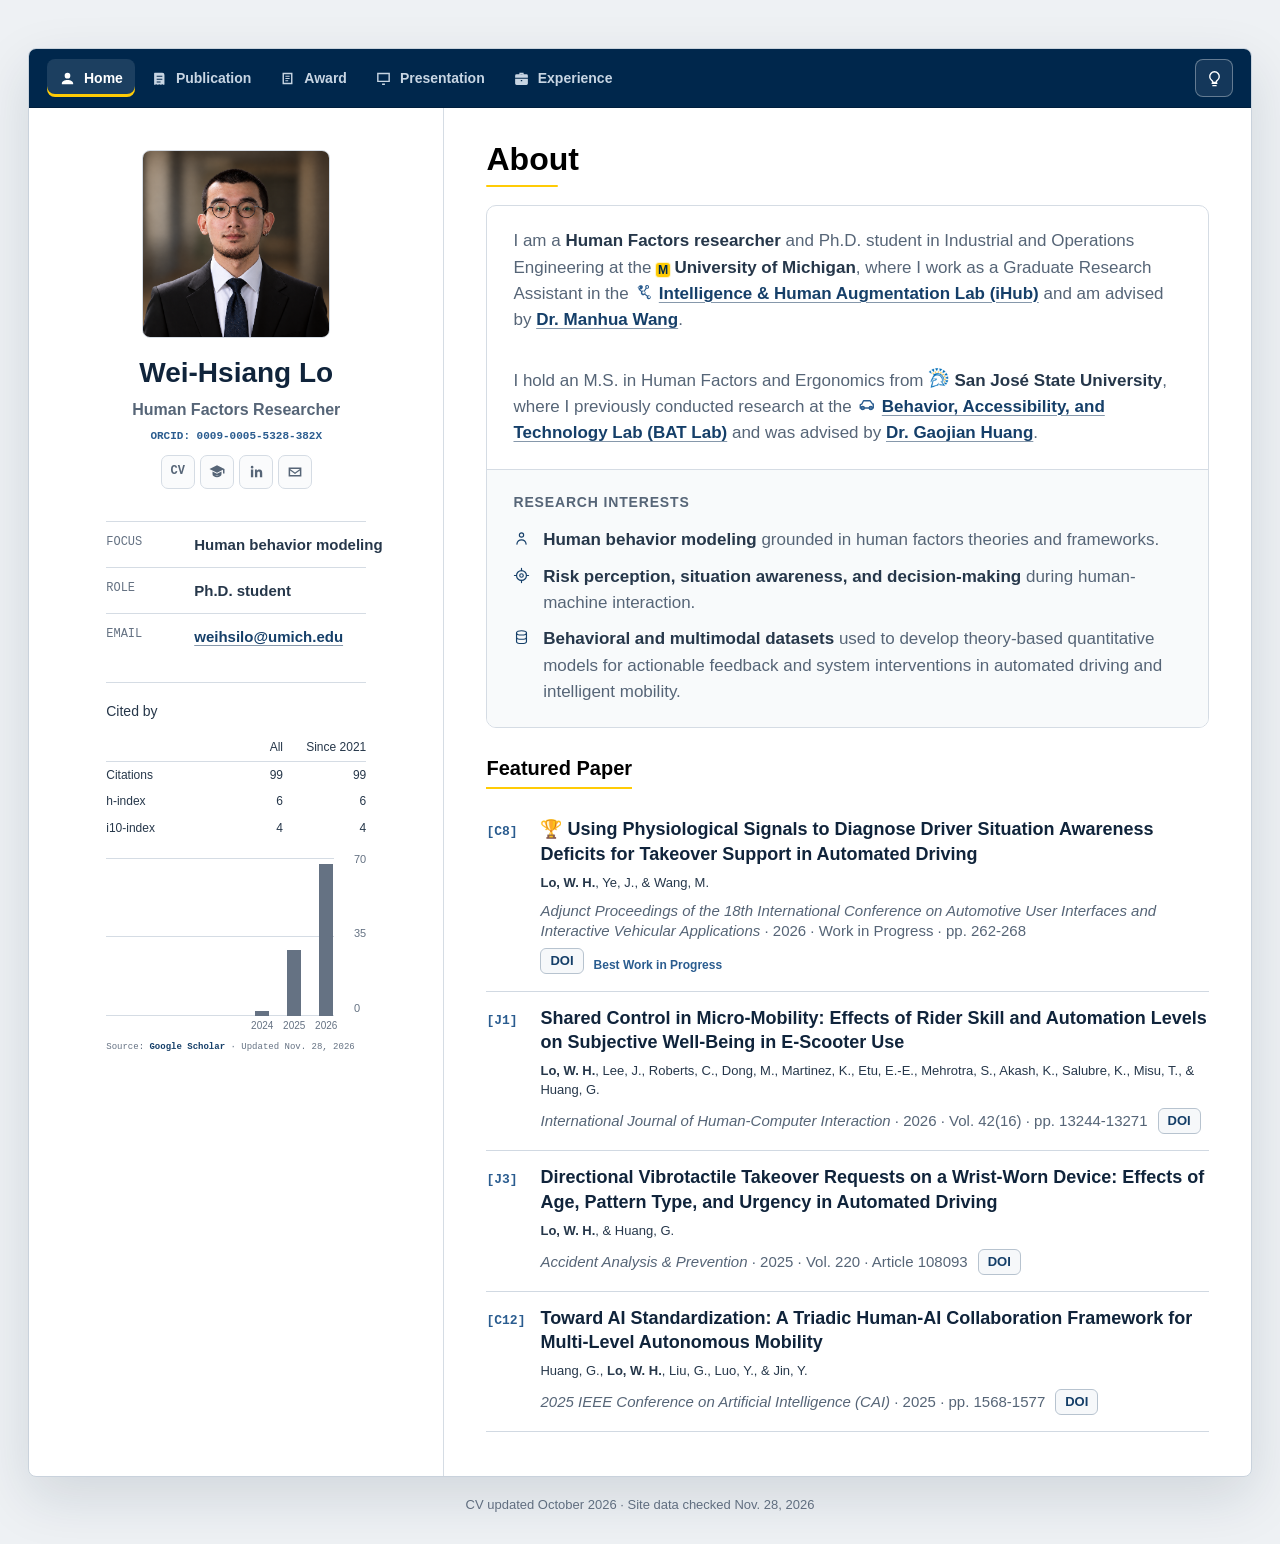
==== commit 4feffd61: "Update Google Scholar publications" ====
--- a/index.html
+++ b/index.html
@@ -132,7 +132,7 @@
                 <table class="scholar-metrics">
                   <thead><tr><th></th><th>All</th><th id="scholar-since-label" data-scholar-field="since-label">Since 2021</th></tr></thead>
                   <tbody>
-                    <tr><th>Citations</th><td id="scholar-citations-all" data-scholar-field="citations-all">98</td><td id="scholar-citations-since" data-scholar-field="citations-since">98</td></tr>
+                    <tr><th>Citations</th><td id="scholar-citations-all" data-scholar-field="citations-all">99</td><td id="scholar-citations-since" data-scholar-field="citations-since">99</td></tr>
                     <tr><th>h-index</th><td id="scholar-h-index-all" data-scholar-field="h-index-all">6</td><td id="scholar-h-index-since" data-scholar-field="h-index-since">6</td></tr>
                     <tr><th>i10-index</th><td id="scholar-i10-index-all" data-scholar-field="i10-index-all">4</td><td id="scholar-i10-index-since" data-scholar-field="i10-index-since">4</td></tr>
                   </tbody>
@@ -141,7 +141,7 @@
                   <div class="scholar-axis" aria-hidden="true"><span>70</span><span>35</span><span>0</span></div>
                   <div class="scholar-bars" id="scholar-year-bars" data-scholar-field="year-bars" role="list"><div class="scholar-year" role="listitem" data-year="2024" data-citations="2" tabindex="0" aria-label="2024: 2 citations" style="--bar-height: 2.86%"><span class="scholar-bar" aria-hidden="true"></span><span class="scholar-year-label">2024</span></div><div class="scholar-year" role="listitem" data-year="2025" data-citations="29" tabindex="0" aria-label="2025: 29 citations" style="--bar-height: 41.43%"><span class="scholar-bar" aria-hidden="true"></span><span class="scholar-year-label">2025</span></div><div class="scholar-year" role="listitem" data-year="2026" data-citations="67" tabindex="0" aria-label="2026: 67 citations" style="--bar-height: 95.71%"><span class="scholar-bar" aria-hidden="true"></span><span class="scholar-year-label">2026</span></div></div>
                 </div>
-                <p class="scholar-source-line">Source: <a id="scholar-source-link" data-scholar-field="source-link" href="https://scholar.google.com/citations?user=4Nh9FfoAAAAJ&amp;hl=en">Google Scholar</a> · Updated <time id="scholar-updated-label" data-scholar-field="updated-label">Nov. 27, 2026</time></p>
+                <p class="scholar-source-line">Source: <a id="scholar-source-link" data-scholar-field="source-link" href="https://scholar.google.com/citations?user=4Nh9FfoAAAAJ&amp;hl=en">Google Scholar</a> · Updated <time id="scholar-updated-label" data-scholar-field="updated-label">Nov. 28, 2026</time></p>
               </section>
               <!-- site-data:publication-stats:end -->
             </div>
@@ -211,7 +211,7 @@
                 <table class="scholar-metrics">
                   <thead><tr><th></th><th>All</th><th id="mobile-scholar-since-label" data-scholar-field="since-label">Since 2021</th></tr></thead>
                   <tbody>
-                    <tr><th>Citations</th><td id="mobile-scholar-citations-all" data-scholar-field="citations-all">98</td><td id="mobile-scholar-citations-since" data-scholar-field="citations-since">98</td></tr>
+                    <tr><th>Citations</th><td id="mobile-scholar-citations-all" data-scholar-field="citations-all">99</td><td id="mobile-scholar-citations-since" data-scholar-field="citations-since">99</td></tr>
                     <tr><th>h-index</th><td id="mobile-scholar-h-index-all" data-scholar-field="h-index-all">6</td><td id="mobile-scholar-h-index-since" data-scholar-field="h-index-since">6</td></tr>
                     <tr><th>i10-index</th><td id="mobile-scholar-i10-index-all" data-scholar-field="i10-index-all">4</td><td id="mobile-scholar-i10-index-since" data-scholar-field="i10-index-since">4</td></tr>
                   </tbody>
@@ -220,7 +220,7 @@
                   <div class="scholar-axis" aria-hidden="true"><span>70</span><span>35</span><span>0</span></div>
                   <div class="scholar-bars" id="mobile-scholar-year-bars" data-scholar-field="year-bars" role="list"><div class="scholar-year" role="listitem" data-year="2024" data-citations="2" tabindex="0" aria-label="2024: 2 citations" style="--bar-height: 2.86%"><span class="scholar-bar" aria-hidden="true"></span><span class="scholar-year-label">2024</span></div><div class="scholar-year" role="listitem" data-year="2025" data-citations="29" tabindex="0" aria-label="2025: 29 citations" style="--bar-height: 41.43%"><span class="scholar-bar" aria-hidden="true"></span><span class="scholar-year-label">2025</span></div><div class="scholar-year" role="listitem" data-year="2026" data-citations="67" tabindex="0" aria-label="2026: 67 citations" style="--bar-height: 95.71%"><span class="scholar-bar" aria-hidden="true"></span><span class="scholar-year-label">2026</span></div></div>
                 </div>
-                <p class="scholar-source-line">Source: <a id="mobile-scholar-source-link" data-scholar-field="source-link" href="https://scholar.google.com/citations?user=4Nh9FfoAAAAJ&amp;hl=en">Google Scholar</a> · Updated <time id="mobile-scholar-updated-label" data-scholar-field="updated-label">Nov. 27, 2026</time></p>
+                <p class="scholar-source-line">Source: <a id="mobile-scholar-source-link" data-scholar-field="source-link" href="https://scholar.google.com/citations?user=4Nh9FfoAAAAJ&amp;hl=en">Google Scholar</a> · Updated <time id="mobile-scholar-updated-label" data-scholar-field="updated-label">Nov. 28, 2026</time></p>
               </section>
               <!-- site-data:mobile-publication-stats:end -->
 
@@ -370,8 +370,8 @@
               </div>
               <!-- site-data:publication-tabs:start -->
               <div class="catalog-index" id="publication-catalog-tabs" role="tablist" aria-label="Publication categories">
-                <button class="catalog-tab is-active" id="pub-tab-all" type="button" role="tab" data-pub-tab="all" aria-selected="true" aria-controls="publication-board">All <span class="catalog-count">27</span></button>
-                <button class="catalog-tab" id="pub-tab-journal" type="button" role="tab" data-pub-tab="journal" aria-selected="false" aria-controls="pub-panel-journal" tabindex="-1">Journal <span class="catalog-count">4</span></button>
+                <button class="catalog-tab is-active" id="pub-tab-all" type="button" role="tab" data-pub-tab="all" aria-selected="true" aria-controls="publication-board">All <span class="catalog-count">28</span></button>
+                <button class="catalog-tab" id="pub-tab-journal" type="button" role="tab" data-pub-tab="journal" aria-selected="false" aria-controls="pub-panel-journal" tabindex="-1">Journal <span class="catalog-count">5</span></button>
                 <button class="catalog-tab" id="pub-tab-conference" type="button" role="tab" data-pub-tab="conference" aria-selected="false" aria-controls="pub-panel-conference" tabindex="-1">Conference <span class="catalog-count">18</span></button>
                 <button class="catalog-tab" id="pub-tab-preprint" type="button" role="tab" data-pub-tab="preprint" aria-selected="false" aria-controls="pub-panel-preprint" tabindex="-1">Preprints <span class="catalog-count">2</span></button>
                 <button class="catalog-tab" id="pub-tab-report" type="button" role="tab" data-pub-tab="report" aria-selected="false" aria-controls="pub-panel-report" tabindex="-1">Technical Reports <span class="catalog-count">3</span></button>
@@ -425,6 +425,17 @@
                         <div class="paper-details"><p>A national survey of <span class="mark mark-cyan">driver preferences</span> for <span class="mark mark-pink">wrist-worn vibrotactile displays</span> in automated vehicle takeover contexts.</p></div>
                       </div>
                       <img src="assets/project-lime.svg" alt="Visual preview for vibration preference survey results">
+                      <button class="paper-toggle" type="button" aria-label="Expand paper">
+                        <svg viewBox="0 0 24 24" aria-hidden="true"><path d="m7 9 5 5 5-5H7Z"/></svg>
+                      </button>
+                    </article>
+                    <article class="paper-card record-card text-only" tabindex="0" aria-expanded="false" data-publication-label="[J5]">
+                      <div class="paper-copy">
+                        <h3><span class="publication-label">[J5]</span><span>Toward Evidence-Based Human-Centered AI and Human-AI Interaction: A Cross-Domain Systematic Review</span></h3>
+                        <p class="authors">X Wang, C Lo, WH Lo, M Wang, G Huang</p>
+                        <div class="meta-line"><em class="publication-venue journal-venue">OSF</em></div>
+                        <div class="paper-details"></div>
+                      </div>
                       <button class="paper-toggle" type="button" aria-label="Expand paper">
                         <svg viewBox="0 0 24 24" aria-hidden="true"><path d="m7 9 5 5 5-5H7Z"/></svg>
                       </button>
@@ -998,7 +1009,7 @@
         </main>
       </div>
 	      <!-- site-data:footer:start -->
-	      <footer class="site-footer">CV updated October 2026 · Site data checked Nov. 27, 2026</footer>
+	      <footer class="site-footer">CV updated October 2026 · Site data checked Nov. 28, 2026</footer>
 	      <!-- site-data:footer:end -->
     </div>
 
